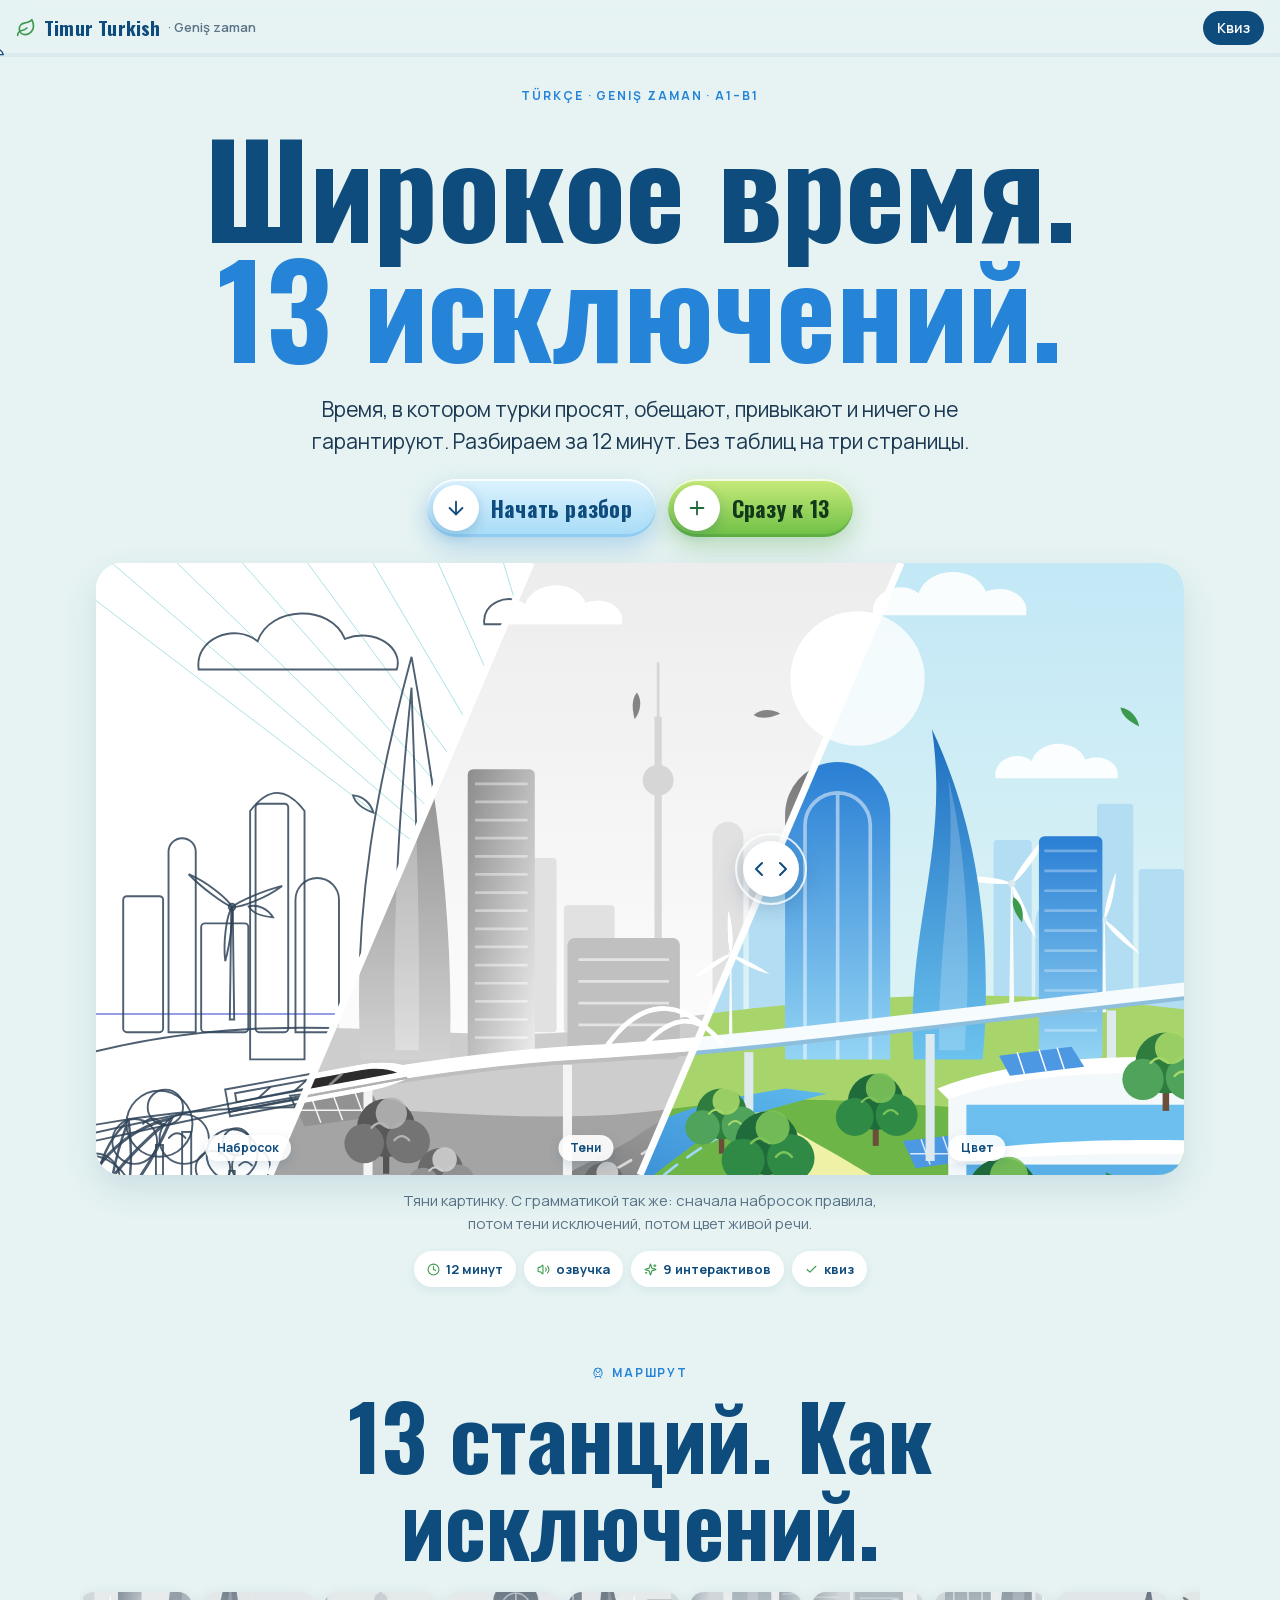
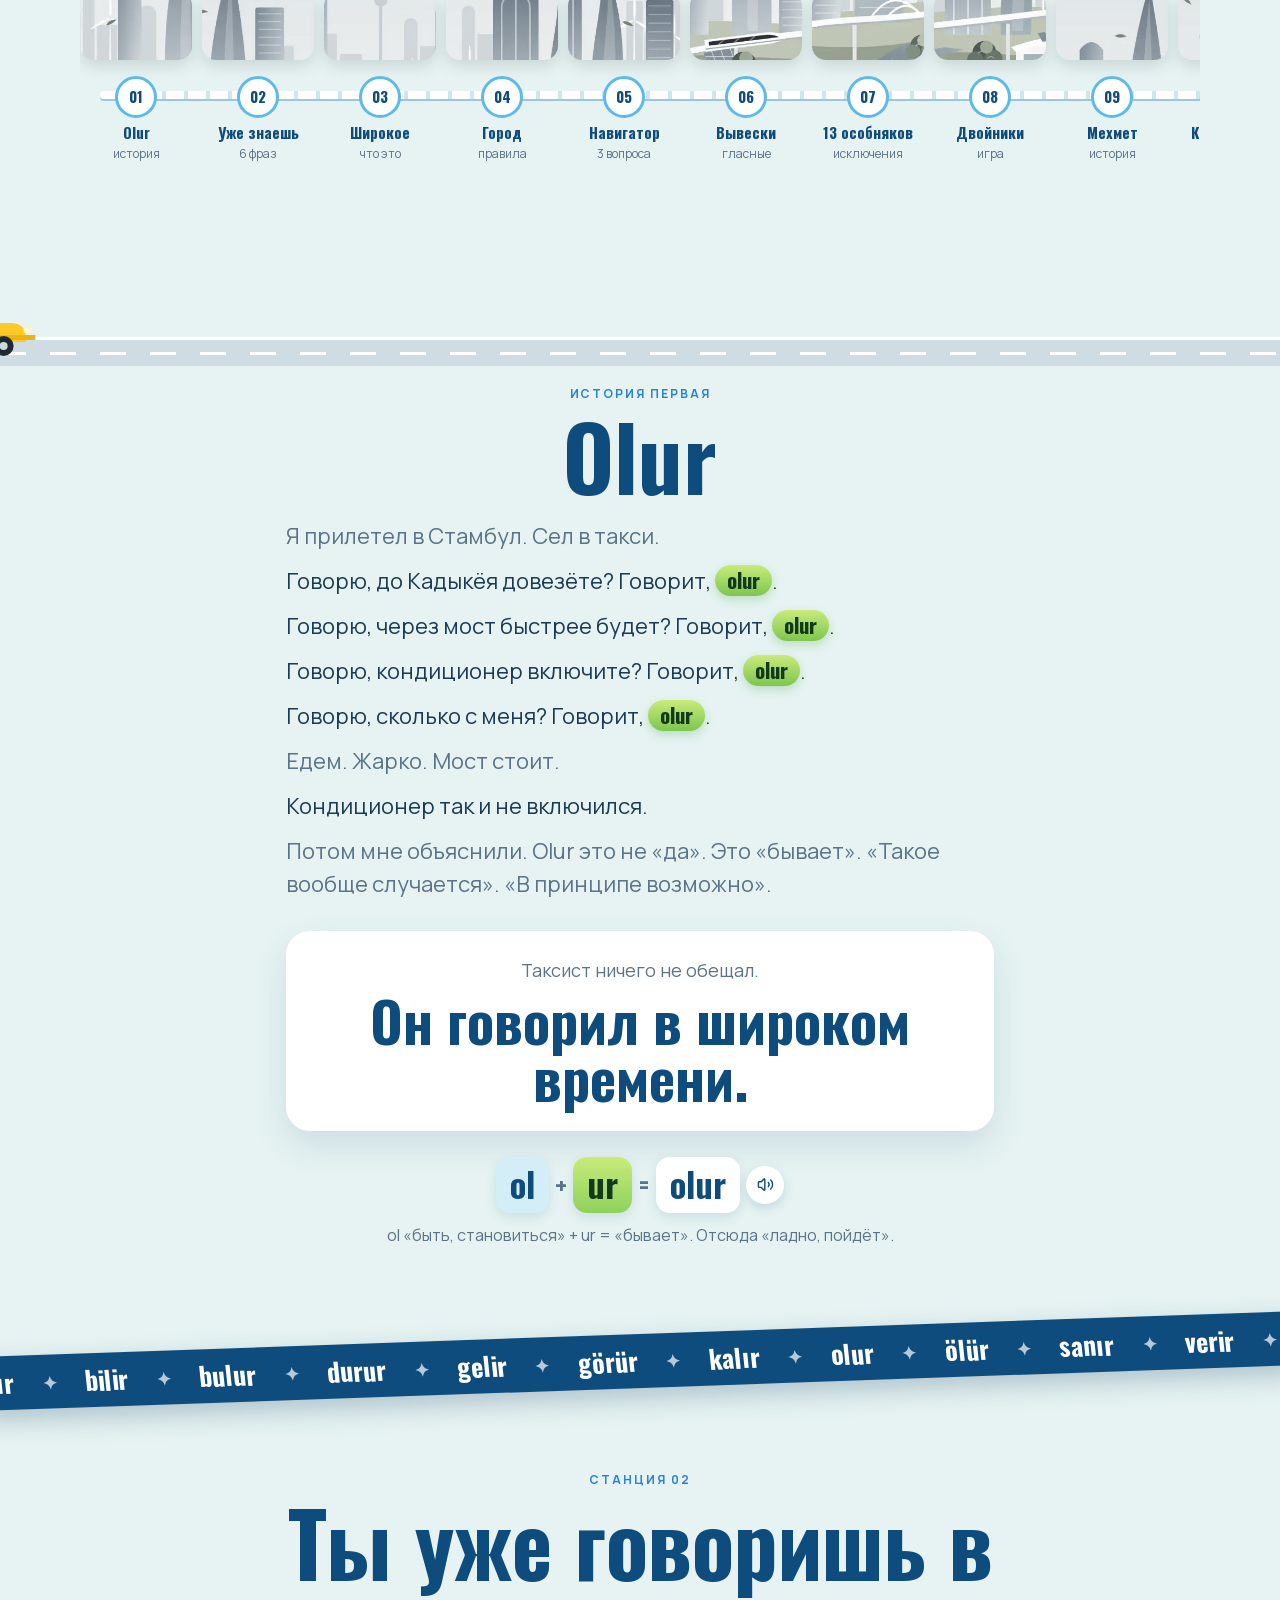
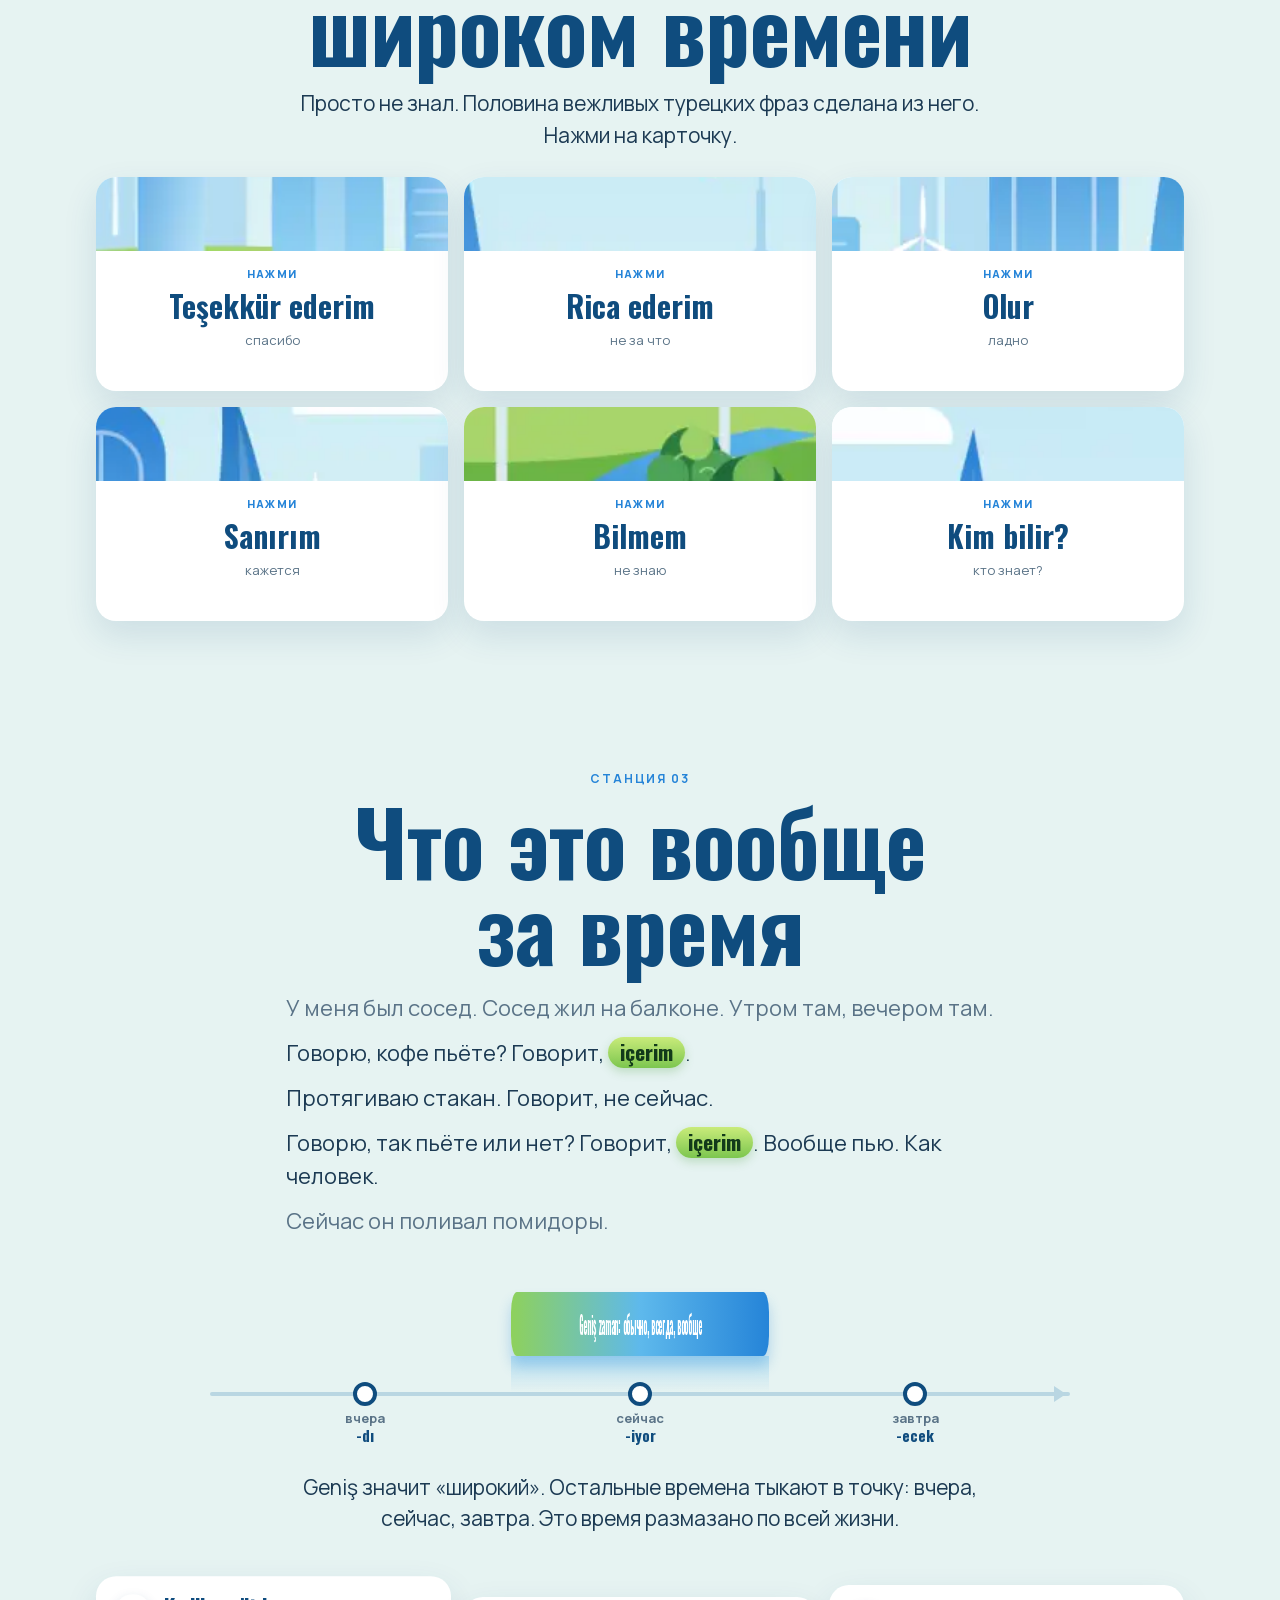
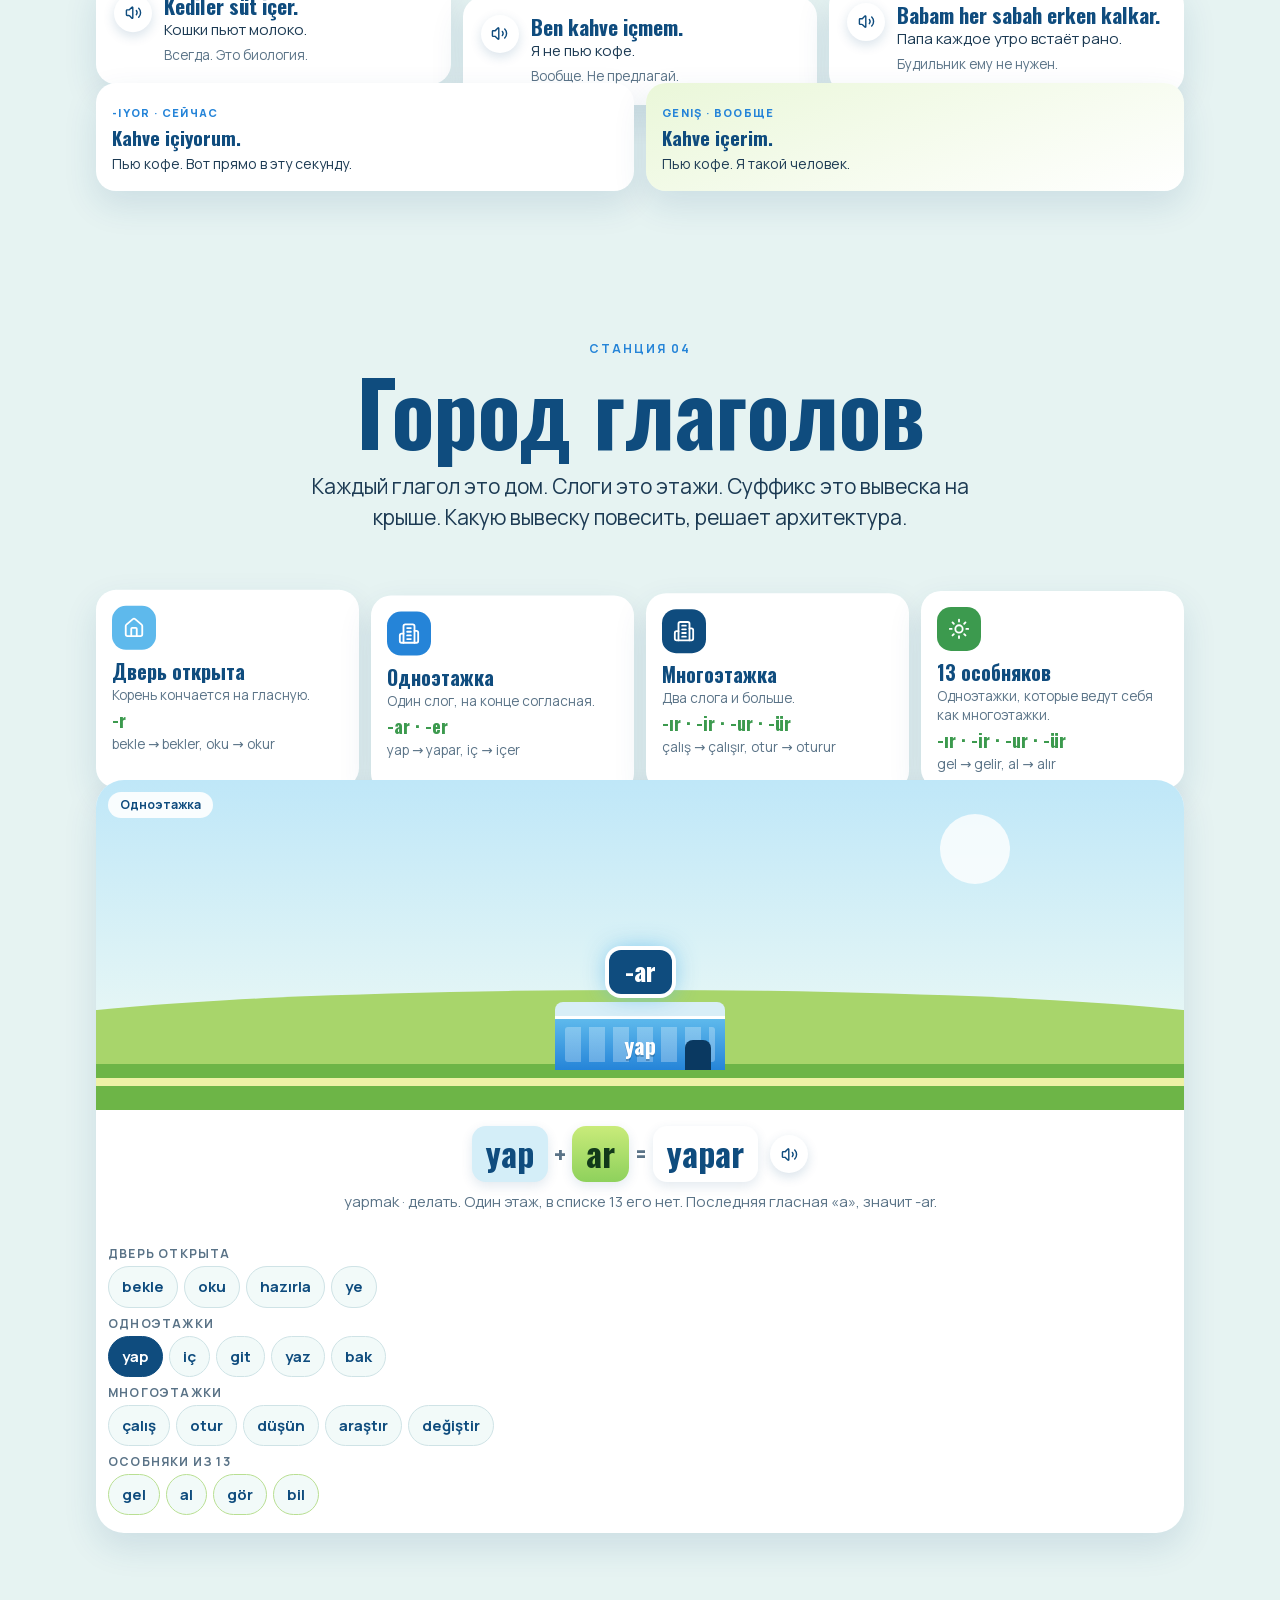
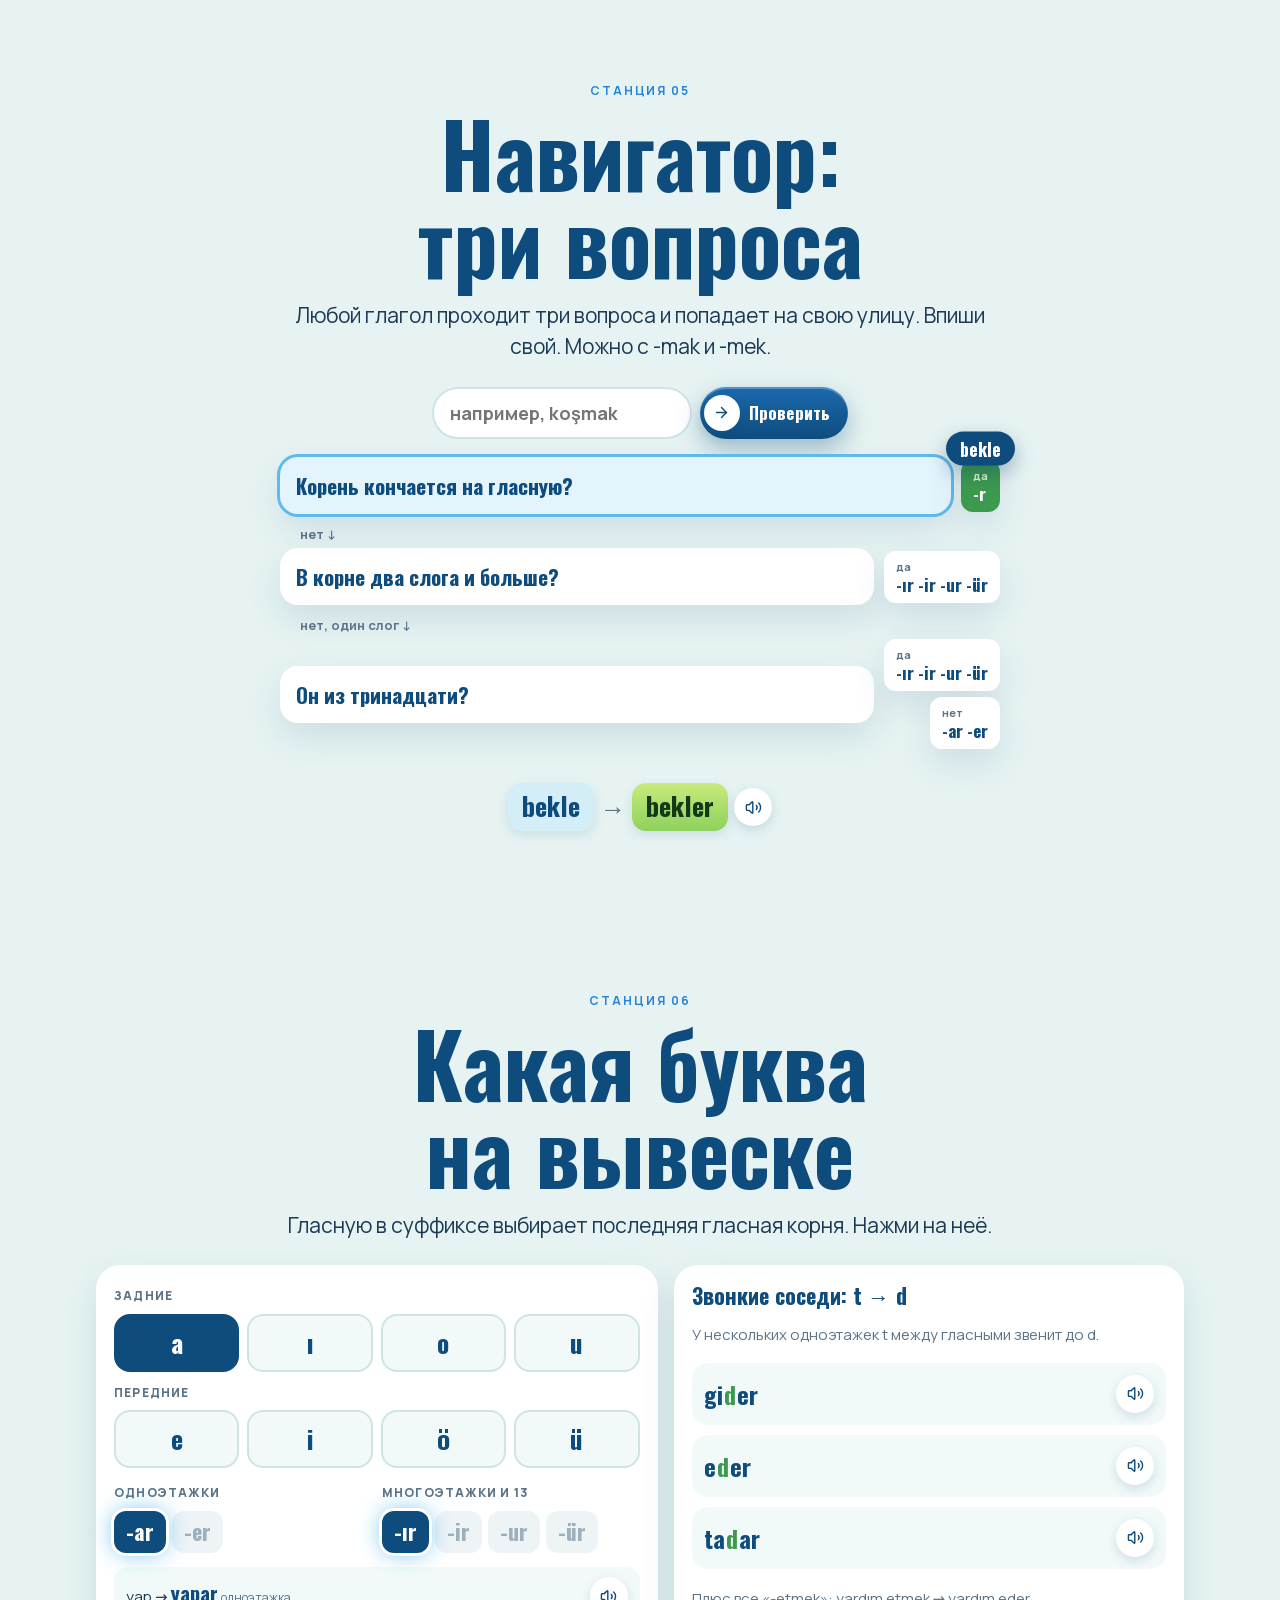
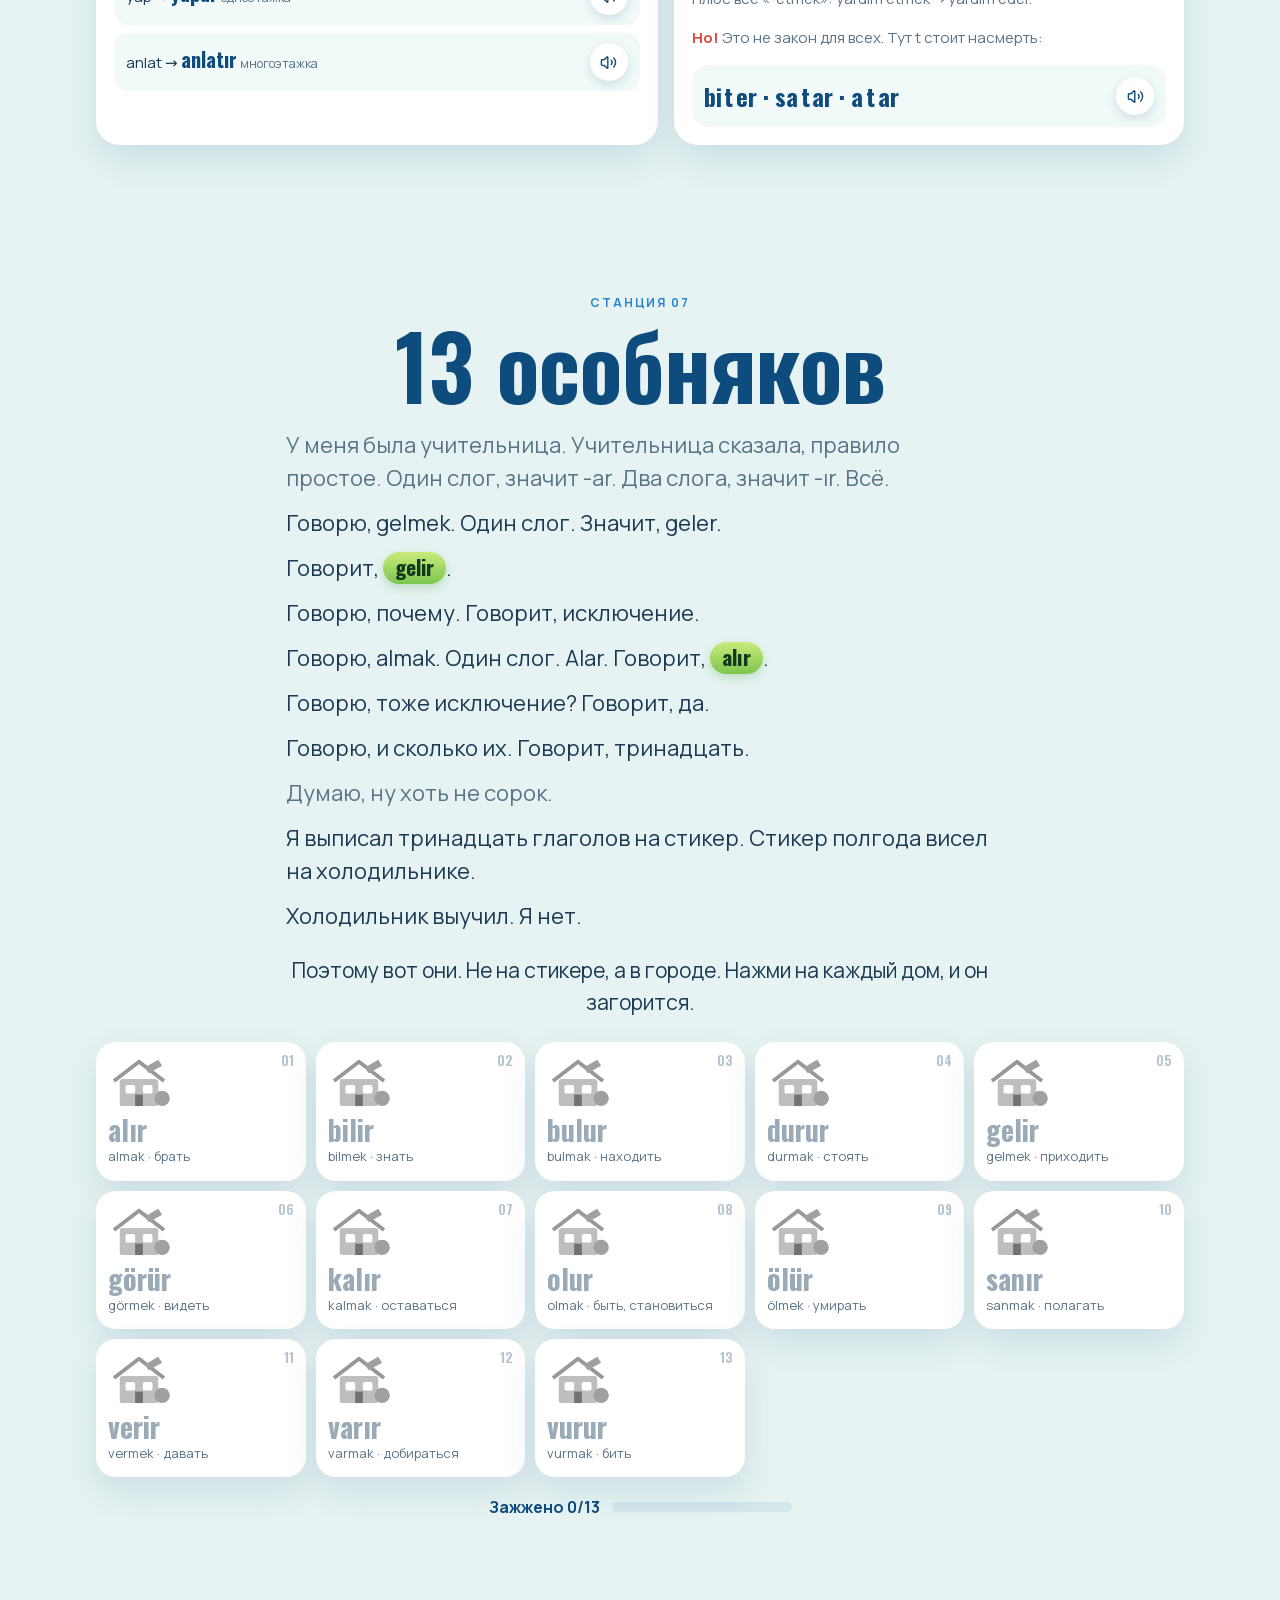
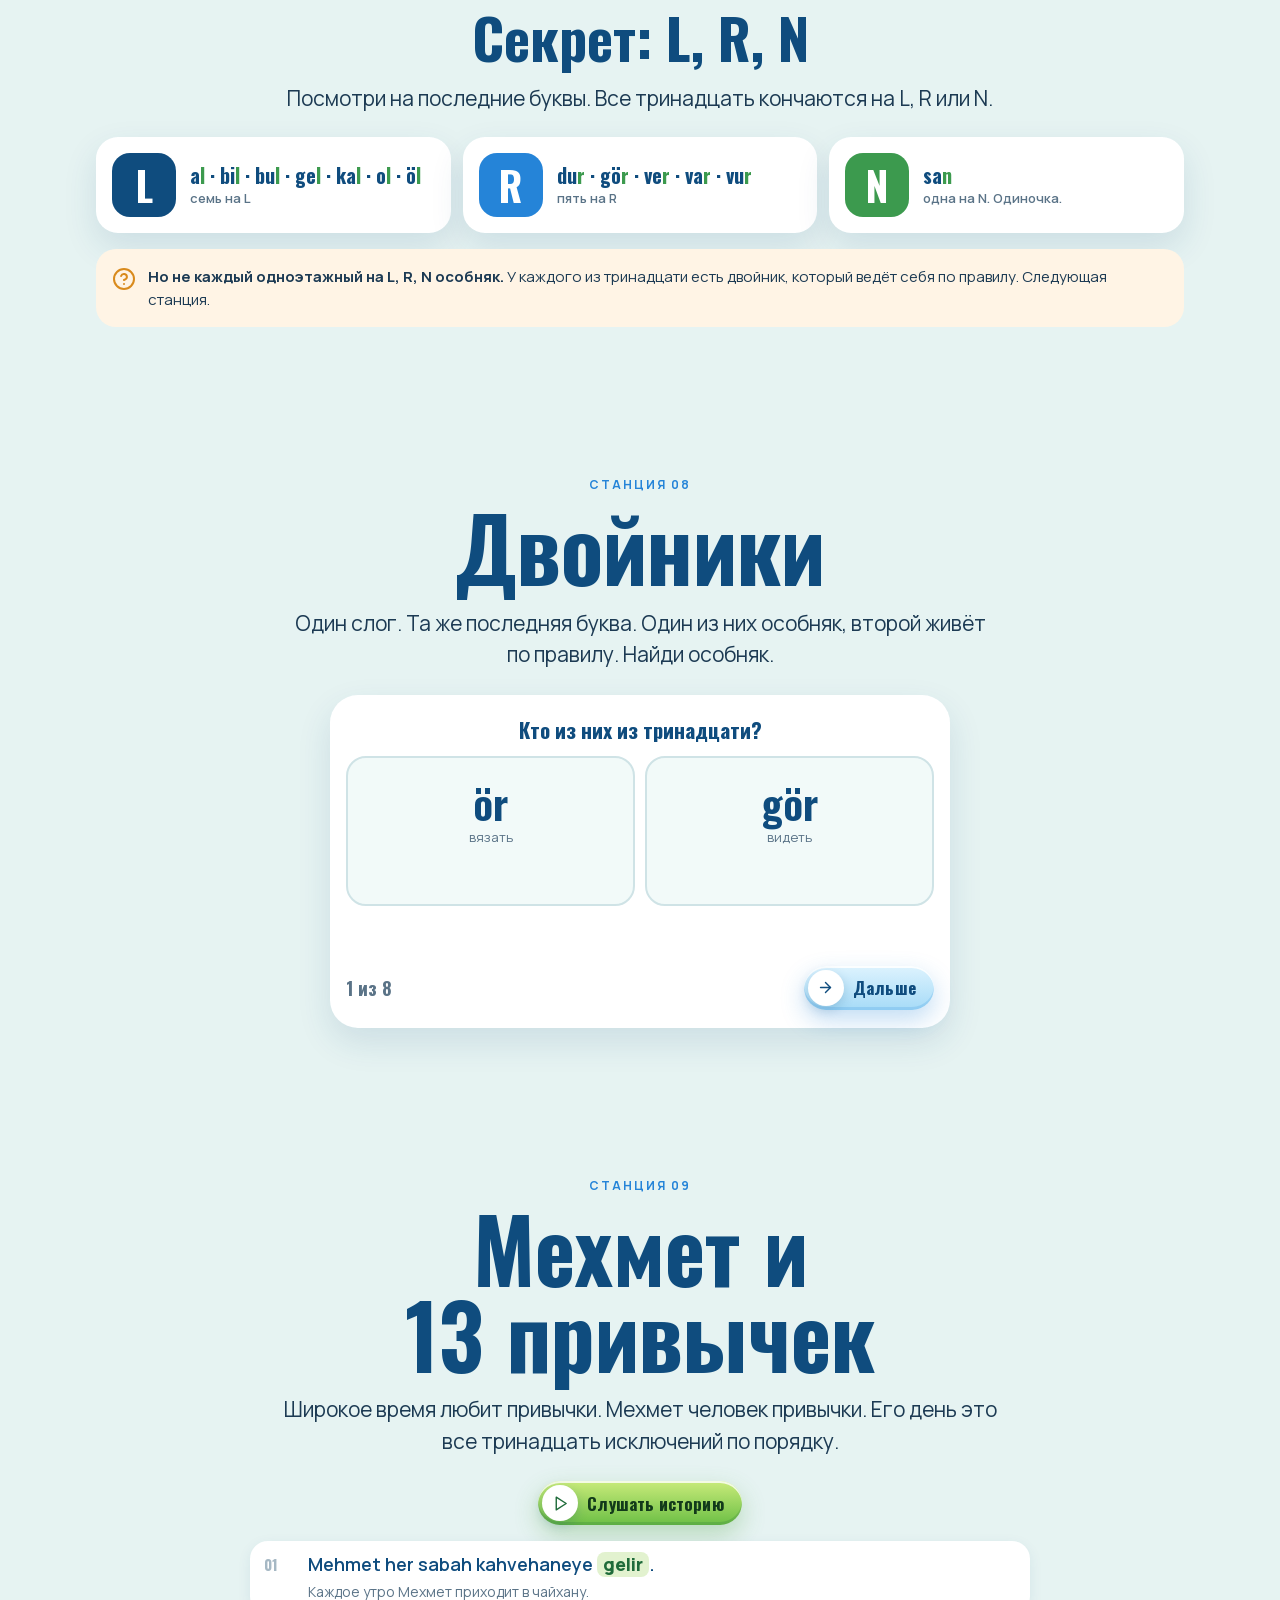
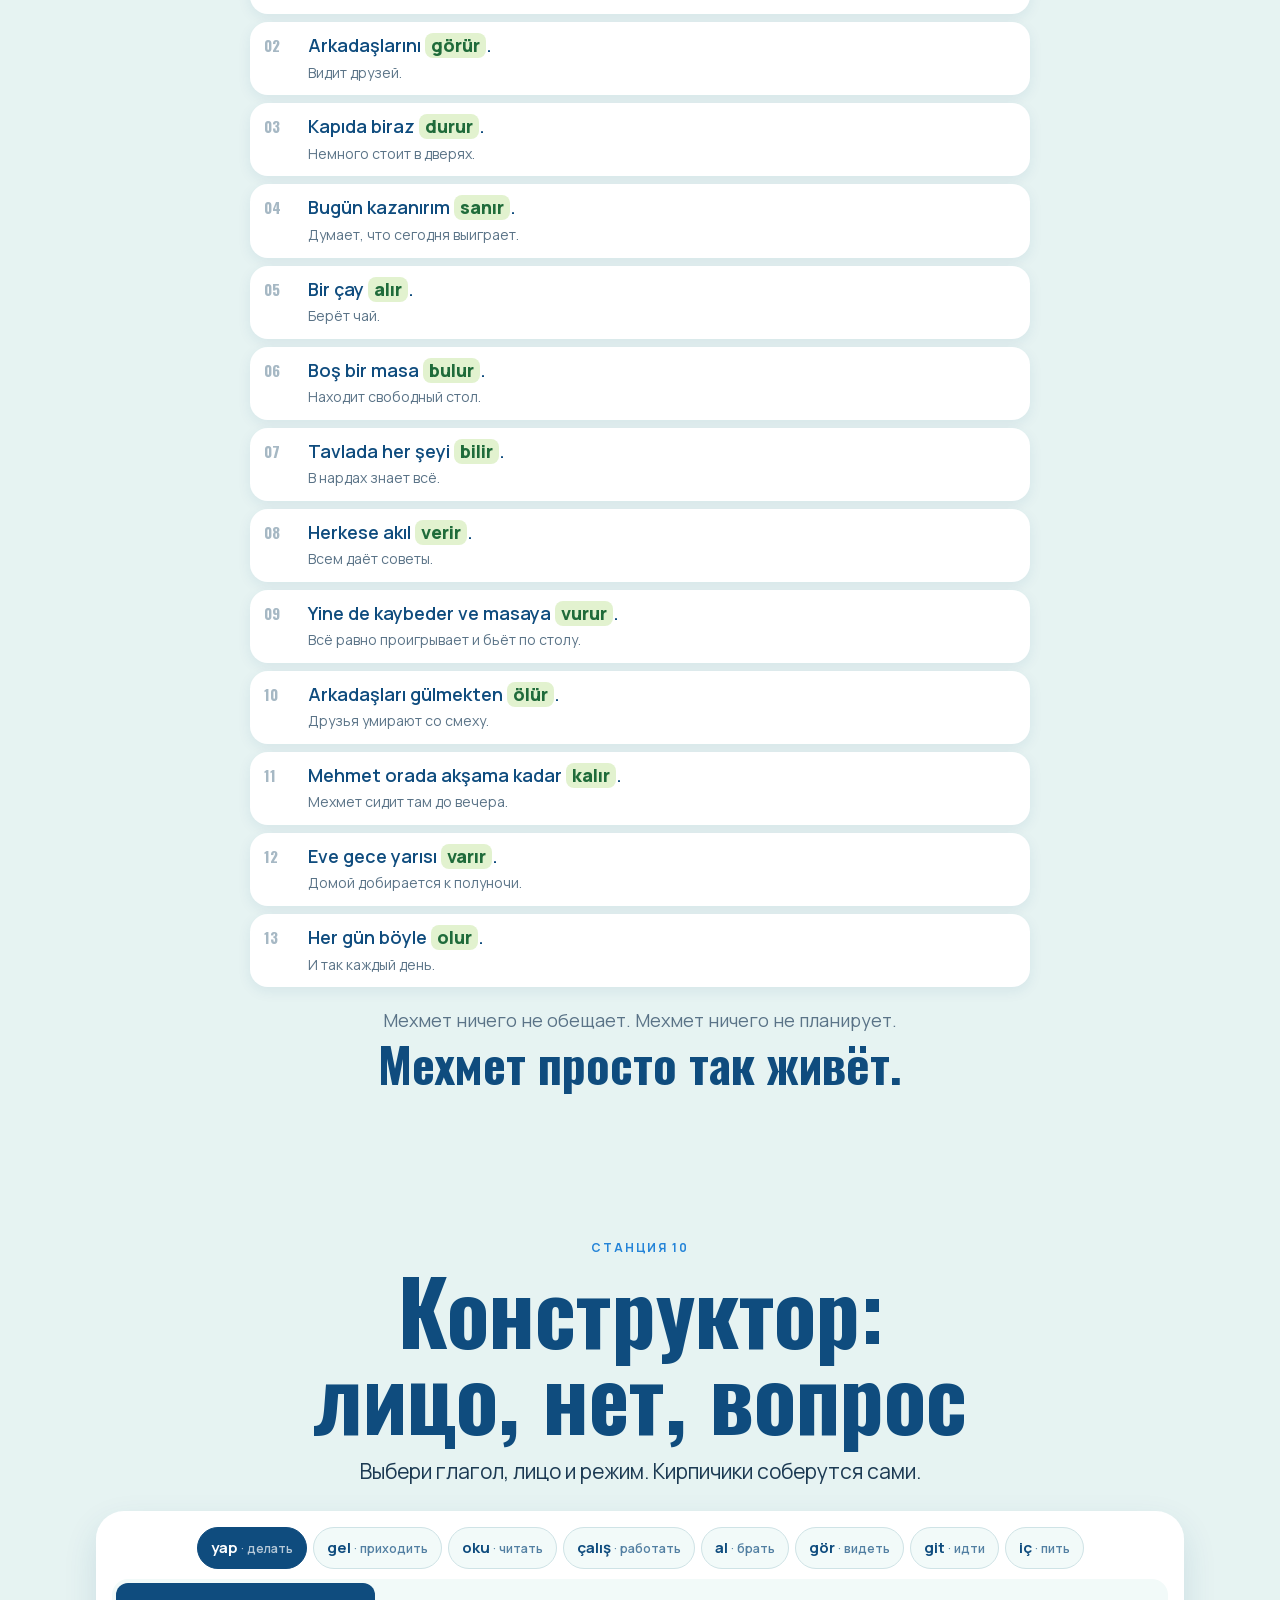
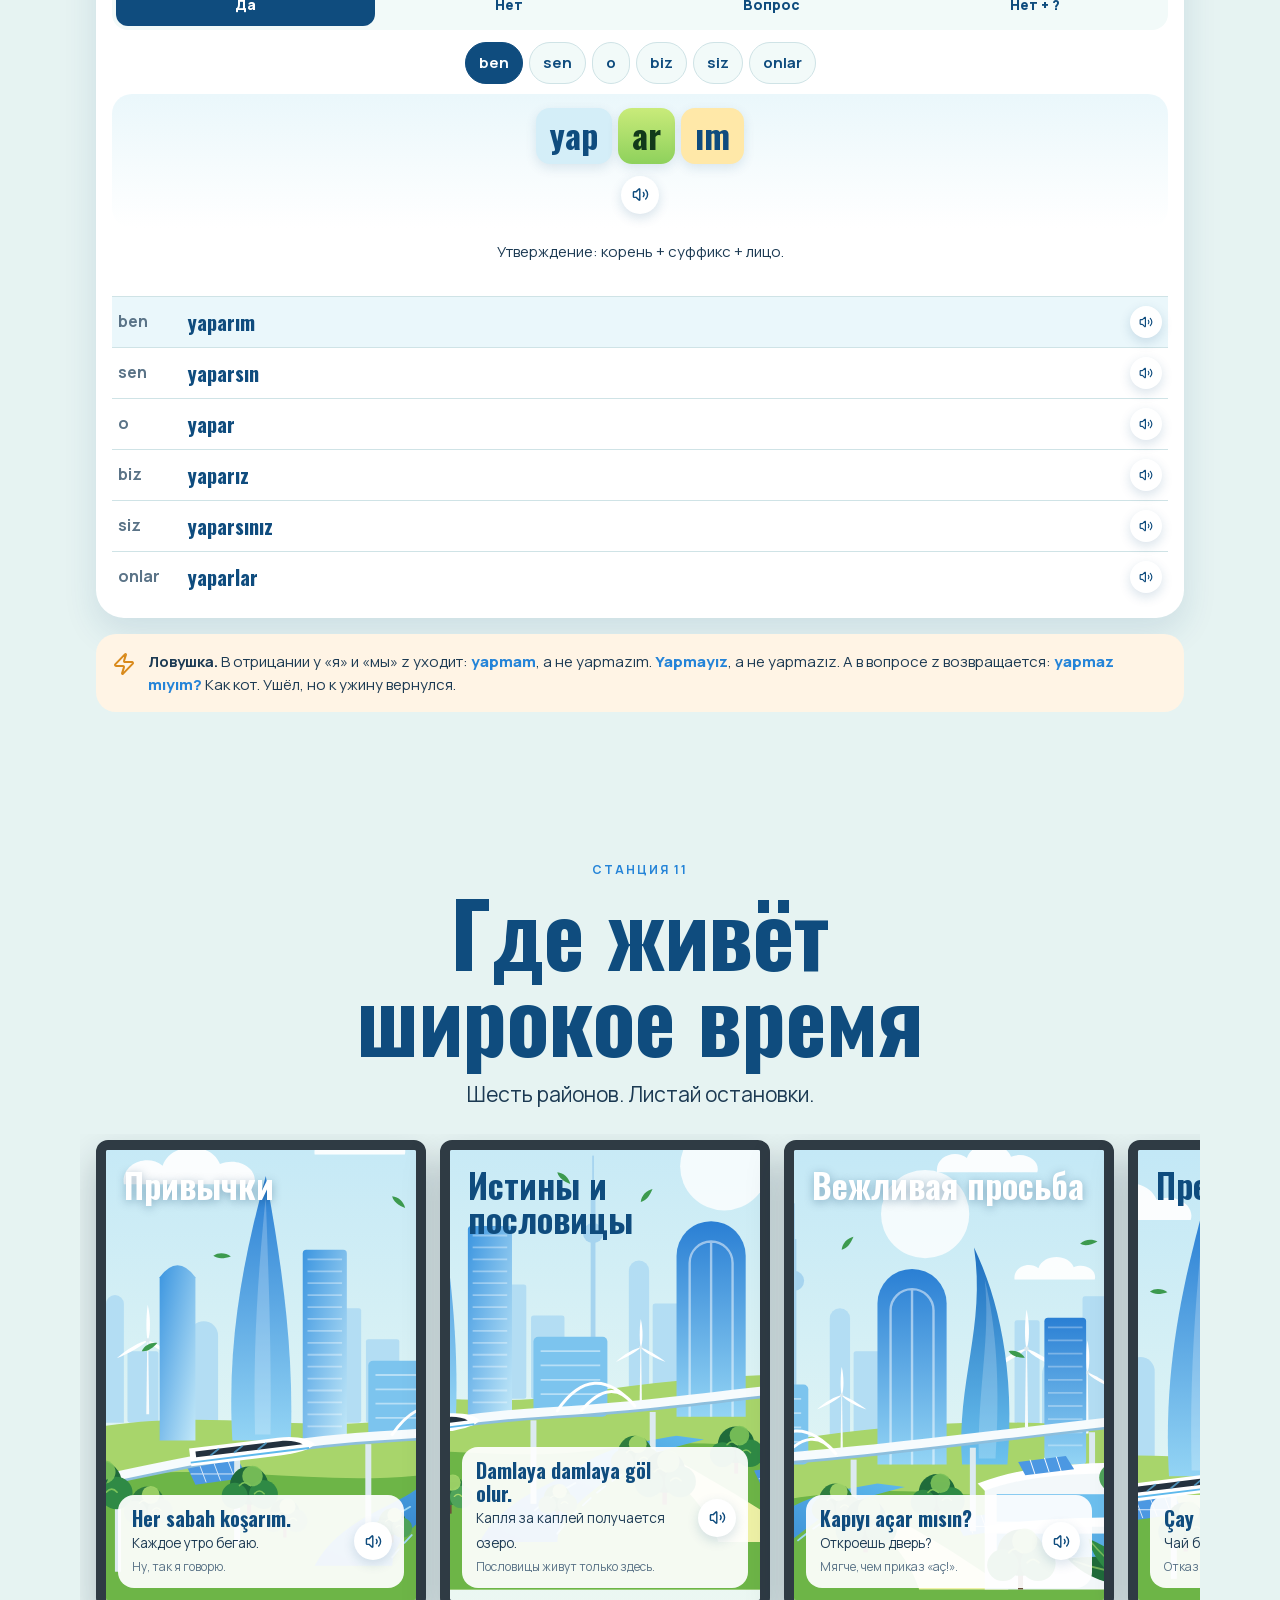
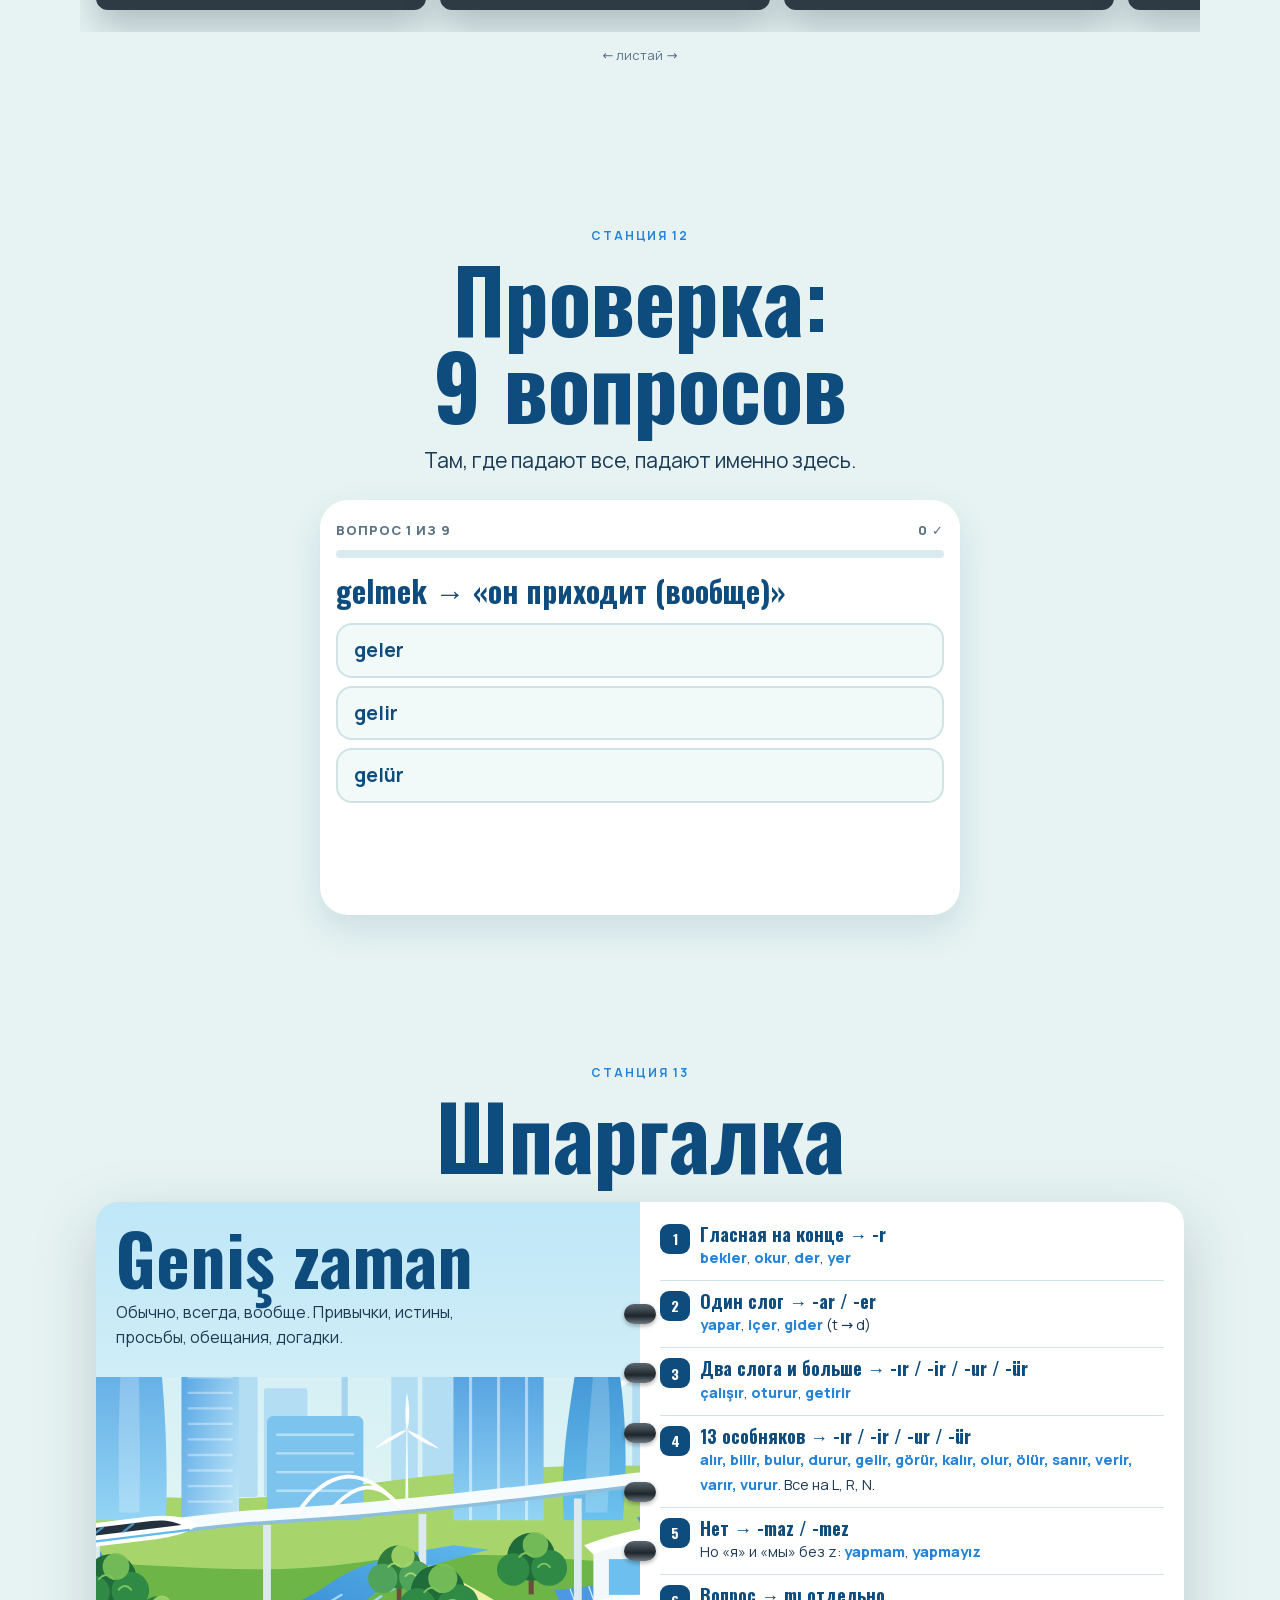
==== lesson/index.html @ c8dbd0b7 "Широкое время в турецком: гайд + Alterna Timur Co-Authored-By: Claude Opus 5.5 <noreply@anthropic.co" ====
<!doctype html>
<html lang="ru" data-base="../">
<head>
<meta charset="utf-8">
<meta name="viewport" content="width=device-width,initial-scale=1,viewport-fit=cover">
<meta name="description" content="Geniş zaman без таблиц: истории, город глаголов, 13 исключений, конструктор, квиз и озвучка. Timur Turkish.">
<meta name="theme-color" content="#E6F3F2">
<meta property="og:type" content="website">
<meta property="og:title" content="Широкое время в турецком: правила и 13 исключений">
<meta property="og:description" content="Geniş zaman без таблиц: истории, город глаголов, 13 исключений, конструктор, квиз и озвучка. Timur Turkish.">
<meta property="og:image" content="https://stellasdeutsch-dev.github.io/turkce-genis-zaman/assets/media/cover.jpg">
<meta property="og:image:width" content="1200">
<meta property="og:image:height" content="630">
<meta name="twitter:card" content="summary_large_image">
<meta name="twitter:image" content="https://stellasdeutsch-dev.github.io/turkce-genis-zaman/assets/media/cover.jpg">
<link rel="icon" href="data:image/svg+xml,%3Csvg xmlns='http://www.w3.org/2000/svg' viewBox='0 0 64 64'%3E%3Crect width='64' height='64' rx='16' fill='%230F4C7E'/%3E%3Cpath d='M14 40C22 22 40 14 52 16C46 32 30 44 14 40Z' fill='%238ED15C'/%3E%3C/svg%3E">
<script defer src="../assets/gsap-bundle.min.js"></script>
<title>Широкое время в турецком: правила и 13 исключений</title>
<link rel="preload" href="../assets/fonts/oswald-700-cyrillic.woff2" as="font" type="font/woff2" crossorigin>
<link rel="preload" href="../assets/fonts/manrope-400-800-cyrillic.woff2" as="font" type="font/woff2" crossorigin>
<style>
@font-face{font-family: 'Manrope';font-style: normal;font-weight: 400 800;font-display: swap;src: url(../assets/fonts/manrope-400-800-cyrillic.woff2) format('woff2');unicode-range: U+0301, U+0400-045F, U+0490-0491, U+04B0-04B1, U+2116;}
@font-face{font-family: 'Manrope';font-style: normal;font-weight: 400 800;font-display: swap;src: url(../assets/fonts/manrope-400-800-latin-ext.woff2) format('woff2');unicode-range: U+0100-02BA, U+02BD-02C5, U+02C7-02CC, U+02CE-02D7, U+02DD-02FF, U+0304, U+0308, U+0329, U+1D00-1DBF, U+1E00-1E9F, U+1EF2-1EFF, U+2020, U+20A0-20AB, U+20AD-20C4, U+2113, U+2C60-2C7F, U+A720-A7FF;}
@font-face{font-family: 'Manrope';font-style: normal;font-weight: 400 800;font-display: swap;src: url(../assets/fonts/manrope-400-800-latin.woff2) format('woff2');unicode-range: U+0000-00FF, U+0131, U+0152-0153, U+02BB-02BC, U+02C6, U+02DA, U+02DC, U+0304, U+0308, U+0329, U+2000-206F, U+20AC, U+2122, U+2191, U+2193, U+2212, U+2215, U+FEFF, U+FFFD;}
@font-face{font-family: 'Oswald';font-style: normal;font-weight: 500;font-display: swap;src: url(../assets/fonts/oswald-700-cyrillic.woff2) format('woff2');unicode-range: U+0301, U+0400-045F, U+0490-0491, U+04B0-04B1, U+2116;}
@font-face{font-family: 'Oswald';font-style: normal;font-weight: 500;font-display: swap;src: url(../assets/fonts/oswald-700-latin-ext.woff2) format('woff2');unicode-range: U+0100-02BA, U+02BD-02C5, U+02C7-02CC, U+02CE-02D7, U+02DD-02FF, U+0304, U+0308, U+0329, U+1D00-1DBF, U+1E00-1E9F, U+1EF2-1EFF, U+2020, U+20A0-20AB, U+20AD-20C4, U+2113, U+2C60-2C7F, U+A720-A7FF;}
@font-face{font-family: 'Oswald';font-style: normal;font-weight: 500;font-display: swap;src: url(../assets/fonts/oswald-700-latin.woff2) format('woff2');unicode-range: U+0000-00FF, U+0131, U+0152-0153, U+02BB-02BC, U+02C6, U+02DA, U+02DC, U+0304, U+0308, U+0329, U+2000-206F, U+20AC, U+2122, U+2191, U+2193, U+2212, U+2215, U+FEFF, U+FFFD;}
@font-face{font-family: 'Oswald';font-style: normal;font-weight: 700;font-display: swap;src: url(../assets/fonts/oswald-700-cyrillic.woff2) format('woff2');unicode-range: U+0301, U+0400-045F, U+0490-0491, U+04B0-04B1, U+2116;}
@font-face{font-family: 'Oswald';font-style: normal;font-weight: 700;font-display: swap;src: url(../assets/fonts/oswald-700-latin-ext.woff2) format('woff2');unicode-range: U+0100-02BA, U+02BD-02C5, U+02C7-02CC, U+02CE-02D7, U+02DD-02FF, U+0304, U+0308, U+0329, U+1D00-1DBF, U+1E00-1E9F, U+1EF2-1EFF, U+2020, U+20A0-20AB, U+20AD-20C4, U+2113, U+2C60-2C7F, U+A720-A7FF;}
@font-face{font-family: 'Oswald';font-style: normal;font-weight: 700;font-display: swap;src: url(../assets/fonts/oswald-700-latin.woff2) format('woff2');unicode-range: U+0000-00FF, U+0131, U+0152-0153, U+02BB-02BC, U+02C6, U+02DA, U+02DC, U+0304, U+0308, U+0329, U+2000-206F, U+20AC, U+2122, U+2191, U+2193, U+2212, U+2215, U+FEFF, U+FFFD;}
:root{--bg:#E6F3F2;--bg2:#F2FAF9;--card:#fff;--navy:#0F4C7E;--navy2:#0A3961;--ink:#1C3A53;--mute:#5A7387;--blue:#2584D8;--sky:#5EB9EC;--ice:#D4EEF8;--green:#3C9A4E;--leaf:#1F6B3A;--lime:#C3DA52;--yel:#EEF1A6;--pink:#E9A7A7;--red:#D9483B;--line:#CFE3E6;--fh:'Oswald','Arial Narrow',Impact,sans-serif;--fb:'Manrope',system-ui,-apple-system,'Segoe UI',sans-serif;--gut:16px;--r:24px;--sh:0 14px 34px rgba(15,76,126,.12)}
*{box-sizing:border-box}
html{background:var(--bg);color:var(--ink);font:400 16px/1.55 var(--fb);-webkit-text-size-adjust:100%;scroll-behavior:smooth;scroll-padding-top:64px}
body{margin:0;background:var(--bg)}
main{overflow-x:clip}
img,video{max-width:100%;display:block}
a{color:inherit}
button{font:inherit;color:inherit;cursor:pointer;border:0;background:none;padding:0;-webkit-tap-highlight-color:transparent}
.wrap{max-width:1120px;margin:0 auto;padding:0 var(--gut)}
.narrow{max-width:740px}
section{padding:76px 0;position:relative}
.ic{width:1em;height:1em;stroke:currentColor;fill:none;stroke-width:2;stroke-linecap:round;stroke-linejoin:round;flex:none;display:inline-block;vertical-align:-.14em}
.eyb{font:700 12px/1 var(--fb);letter-spacing:.16em;text-transform:uppercase;color:var(--blue);display:flex;gap:8px;align-items:center;justify-content:center}
.mega{font:700 clamp(46px,13.4vw,128px)/.94 var(--fh);color:var(--navy);margin:.18em 0 .22em;letter-spacing:-.006em}
.mega .ln{display:block}
.h2{font:700 clamp(38px,10.4vw,88px)/.98 var(--fh);color:var(--navy);text-align:center;margin:12px auto 18px;max-width:15ch;text-wrap:balance}
.h2 .wd{display:inline-block}
.lede{font-size:clamp(17px,4.5vw,21px);line-height:1.5;color:var(--ink);max-width:34em;margin:0 auto 10px;text-align:center}
.cap{font:600 clamp(17px,4.6vw,24px)/1.2 var(--fb);color:#2A79C2;text-align:center;margin:16px 0 0}
.tw{color:var(--blue);font-weight:800}
.ok{color:var(--green);font-weight:800}
mark{background:none;color:inherit}
.say{width:38px;height:38px;border-radius:50%;background:#fff;color:var(--navy);display:inline-grid;place-items:center;box-shadow:0 4px 12px rgba(15,76,126,.16);flex:none;font-size:17px;transition:background .2s,color .2s}
.say.on{background:var(--blue);color:#fff}
.no-tts .say{display:none}
/* pills */
.pill{display:inline-flex;align-items:center;gap:12px;padding:6px 24px 6px 6px;border-radius:999px;font:600 clamp(18px,4.8vw,22px)/1 var(--fh);letter-spacing:.01em;color:var(--navy);text-decoration:none;background:linear-gradient(180deg,#DDF3FE 0%,#A6DBF7 100%);box-shadow:0 10px 24px rgba(37,132,216,.28),inset 0 2px 0 rgba(255,255,255,.9),inset 0 -3px 0 rgba(37,132,216,.18);transition:scale .2s,box-shadow .2s}
.pill:hover{scale:1.03}.pill:active{scale:.97}
.pill .pc{width:46px;height:46px;border-radius:50%;background:#fff;display:grid;place-items:center;box-shadow:0 4px 12px rgba(15,76,126,.2);font-size:22px;color:var(--navy)}
.pill.green{background:linear-gradient(180deg,#C9EB7A 0%,#6CBF45 100%);color:#123A1A;box-shadow:0 10px 24px rgba(76,160,60,.3),inset 0 2px 0 rgba(255,255,255,.8),inset 0 -3px 0 rgba(31,107,58,.2)}
.pill.green .pc{color:#1F6B3A}
.pill.sm{font-size:17px;padding:4px 18px 4px 4px;gap:9px}.pill.sm .pc{width:36px;height:36px;font-size:17px}
.pill.navy{background:linear-gradient(180deg,#1B6AAE,#0F4C7E);color:#fff;box-shadow:0 10px 24px rgba(15,76,126,.35),inset 0 2px 0 rgba(255,255,255,.25)}
.ctas{display:flex;flex-wrap:wrap;gap:12px;justify-content:center;margin:22px 0 6px}
/* top bar */
.bar{position:sticky;top:0;z-index:50;background:rgba(230,243,242,.92);border-bottom:1px solid var(--line);height:56px;display:flex;align-items:center;justify-content:space-between;padding:0 var(--gut)}
@media(min-width:900px){.bar{backdrop-filter:blur(10px);-webkit-backdrop-filter:blur(10px);background:rgba(230,243,242,.78)}}
.logo{display:flex;align-items:center;gap:8px;text-decoration:none;color:var(--navy);font:700 19px/1 var(--fh);letter-spacing:.01em}
.logo .ic{color:var(--green);font-size:20px}
.logo span{font:600 13px/1 var(--fb);color:var(--mute);letter-spacing:0}
@media(max-width:380px){.logo span{display:none}}
.bar-cta{font:600 14px/1 var(--fb);text-decoration:none;color:#fff;background:var(--navy);padding:10px 14px;border-radius:99px;white-space:nowrap}
.rail{position:absolute;left:0;right:0;bottom:-2px;height:4px;background:#d9ebee}
.rail i{position:absolute;left:0;top:0;bottom:0;width:calc(var(--p,0)*100%);background:linear-gradient(90deg,var(--sky),var(--green))}
.rail svg{position:absolute;top:-8px;left:calc(var(--p,0)*100% - 30px);width:34px;height:14px}
/* hero */
.hero{padding:34px 0 40px;text-align:center}
.hero .lede{margin-top:6px}
.hero-h .ln{animation:rise .9s cubic-bezier(.2,.8,.2,1) both}
.hero-h .ln+.ln{animation-delay:.12s;color:var(--blue)}
.hero .lede,.hero .ctas{animation:rise .9s .25s cubic-bezier(.2,.8,.2,1) both}
@keyframes rise{from{opacity:0;transform:translateY(36%) rotate(1.5deg)}to{opacity:1;transform:none}}
.art{position:relative;aspect-ratio:4/5;border-radius:26px;overflow:hidden;background:#fff;box-shadow:var(--sh);touch-action:pan-y;user-select:none;-webkit-user-select:none;margin-top:26px;animation:rise 1s .35s cubic-bezier(.2,.8,.2,1) both;cursor:ew-resize}
@media(min-width:760px){.art{aspect-ratio:16/9}}
.lay{position:absolute;inset:0}
.scene{width:100%;height:100%;display:block}
.lay-sk{background:#fff}
.lay-gr{filter:grayscale(1) contrast(1.05) brightness(1.03)}
.scene .skonly{display:none}
.lay-sk .scene .skonly{display:inline}
.lay-sk .scene .nosk,.lay-sk .scene .sun{display:none}
.lay-sk .scene *{fill:none!important;stroke:#2E4357!important;stroke-width:2.1px!important;stroke-opacity:.85!important;opacity:1!important}
.lay-sk .scene .skonly line{stroke:#9EDCE0!important;stroke-width:1.1px!important}
.lay-sk .scene .skonly .hz{stroke:#5866D8!important;stroke-width:1.6px!important}
.split{position:absolute;inset:0;width:100%;height:100%;pointer-events:none}
.split line{stroke:#fff;stroke-width:7;vector-effect:non-scaling-stroke}
.knob{position:absolute;top:50%;left:50%;width:56px;height:56px;margin:-28px 0 0 -28px;border-radius:50%;background:#fff;color:var(--navy);display:grid;place-items:center;font-size:24px;box-shadow:0 8px 24px rgba(10,57,97,.3);z-index:3}
.knob::after{content:"";position:absolute;inset:-8px;border-radius:50%;border:2px solid rgba(255,255,255,.8);animation:pulse 1.8s infinite}
@keyframes pulse{from{scale:.8;opacity:1}to{scale:1.35;opacity:0}}
.zl{position:absolute;bottom:14px;left:0;translate:-50% 0;padding:7px 12px;border-radius:99px;background:rgba(255,255,255,.9);font:700 12px/1 var(--fb);color:var(--navy);white-space:nowrap;box-shadow:0 4px 12px rgba(15,76,126,.15);transition:opacity .2s;z-index:2}
.hint{font-size:15px;color:var(--mute);max-width:34em;margin:14px auto 0}
.meta{display:flex;flex-wrap:wrap;justify-content:center;gap:8px;margin-top:16px}
.meta span{display:inline-flex;align-items:center;gap:6px;background:#fff;border-radius:99px;padding:8px 13px;font-size:13px;font-weight:700;color:var(--navy);box-shadow:0 3px 10px rgba(15,76,126,.08)}
.meta .ic{color:var(--green)}
/* route */
.route{padding:40px 0 30px}
.rt{position:relative;overflow-x:auto;scroll-snap-type:x mandatory;margin:0 calc(-1*var(--gut));padding:10px var(--gut) 18px;scrollbar-width:none}
.rt::-webkit-scrollbar{display:none}
.rt ol{list-style:none;margin:0;padding:0;display:flex;gap:10px;position:relative;width:max-content}
.rt ol::before{content:"";position:absolute;left:20px;right:20px;top:99px;height:8px;border-radius:8px;background:repeating-linear-gradient(90deg,#fff 0 18px,#cfe6ee 18px 22px);box-shadow:0 2px 0 #9CC6E0}
.rt li{scroll-snap-align:start;position:relative}
.rt a{display:flex;flex-direction:column;align-items:center;gap:6px;text-decoration:none;width:112px;text-align:center}
.rt-cov{display:block;width:112px;height:68px;border-radius:14px;background:#cfe6ee url(../assets/media/cover-scene.webp) no-repeat;background-size:420% auto;box-shadow:0 6px 16px rgba(15,76,126,.16);filter:grayscale(.85);transition:filter .4s}
.rt li.on .rt-cov{filter:none}
.rt b{width:42px;height:42px;border-radius:50%;display:grid;place-items:center;background:#fff;border:3px solid var(--sky);color:var(--navy);font:700 15px/1 var(--fh);position:relative;z-index:1;margin-top:10px;transition:background .25s,color .25s,border-color .25s}
.rt li.on b{background:var(--blue);border-color:var(--blue);color:#fff}
.rt span{font:700 15px/1.15 var(--fh);color:var(--navy)}
.rt small{font-size:12px;color:var(--mute);line-height:1.2}
/* story */
.story{font-size:clamp(18px,4.8vw,22px);line-height:1.5;margin:22px auto 0}
.story p{margin:0 0 12px}
.story .nar{color:var(--mute)}
.ol{display:inline-block;padding:2px 12px 4px;border-radius:99px;background:linear-gradient(180deg,#C9EB7A,#7CC64F);color:#123A1A;font:700 .95em/1.2 var(--fh);box-shadow:0 4px 10px rgba(76,160,60,.25)}
.punch{margin:30px auto 0;padding:26px 22px;border-radius:var(--r);background:#fff;box-shadow:var(--sh);text-align:center}
.punch p{margin:0;font-size:18px;color:var(--mute)}
.punch .big{font:700 clamp(30px,8vw,56px)/1.02 var(--fh);color:var(--navy);margin-top:6px}
.road{height:96px;position:relative;margin-bottom:6px;overflow:hidden}
.road::before{content:"";position:absolute;left:0;right:0;bottom:16px;height:26px;background:#cfdce3;border-top:3px solid #fff}
.road::after{content:"";position:absolute;left:0;right:0;bottom:27px;height:3px;background:repeating-linear-gradient(90deg,#fff 0 26px,transparent 26px 50px)}
.taxi{position:absolute;bottom:22px;left:0;width:150px;height:66px;z-index:1}
.tiles{display:inline-flex;gap:6px;flex-wrap:wrap;justify-content:center;align-items:center}
.tiles i{font:700 clamp(24px,6.4vw,34px)/1 var(--fh);font-style:normal;padding:10px 14px 12px;border-radius:14px;background:#fff;color:var(--navy);box-shadow:0 4px 12px rgba(15,76,126,.12)}
.tiles i.st{background:#D4EEF8}
.tiles i.sf{background:linear-gradient(180deg,#C9EB7A,#8ED15C);color:#123A1A}
.tiles i.en{background:#FFE8A8}
.tiles i.q{background:#F6D3E1;color:#6b1d40}
.tiles i.z{background:#FFD2C9;color:#8a2a17}
.tiles i.gh{background:transparent;box-shadow:none;border:2px dashed #e1a99a;color:#d07c6a;text-decoration:line-through}
.tiles em{font:700 26px/1 var(--fh);color:var(--mute);font-style:normal}
.decomp{text-align:center;margin-top:26px}
.decomp p{margin:10px 0 0;color:var(--mute)}
/* flip cards */
.cards6{display:grid;grid-template-columns:repeat(2,1fr);gap:12px;margin-top:26px}
@media(min-width:760px){.cards6{grid-template-columns:repeat(3,1fr);gap:16px}}
.fc{perspective:900px;height:214px;text-align:center}
.fc-cov{display:block;align-self:stretch;height:74px;margin:-14px -14px 6px;border-radius:20px 20px 0 0;background:#cfe6ee url(../assets/media/cover-scene.webp) no-repeat;background-size:380% auto}
.fci{position:relative;display:block;width:100%;height:100%;transition:transform .6s cubic-bezier(.3,1.3,.5,1);transform-style:preserve-3d}
.fc.on .fci{transform:rotateY(180deg)}
.fcf,.fcb{position:absolute;inset:0;border-radius:20px;backface-visibility:hidden;-webkit-backface-visibility:hidden;display:flex;flex-direction:column;align-items:center;justify-content:center;gap:8px;padding:14px;box-shadow:var(--sh)}
.fcf{background:#fff;justify-content:flex-start}
.fcf b{font:700 clamp(22px,6vw,30px)/1.05 var(--fh);color:var(--navy)}
.fcf small{font-size:13px;color:var(--mute)}
.fcf .tap{font-size:11px;letter-spacing:.12em;text-transform:uppercase;color:var(--blue);font-weight:800}
.fcb{background:linear-gradient(160deg,#1C6FB8,#0F4C7E);color:#fff;transform:rotateY(180deg)}
.fcb .tiles i{font-size:20px;padding:7px 9px 9px;border-radius:10px}
.fcb small{font-size:12.5px;line-height:1.35;color:#d9ecfa}
/* wide timeline */
.tl{position:relative;margin:34px auto 10px;max-width:860px;height:190px}
.tl-axis{position:absolute;left:0;right:0;top:120px;height:4px;border-radius:4px;background:#b9d6e2}
.tl-axis::after{content:"";position:absolute;right:-4px;top:-6px;border:8px solid transparent;border-left:12px solid #b9d6e2}
.tl-lab{position:absolute;top:136px;translate:-50% 0;font-size:13px;font-weight:700;color:var(--mute)}
.tl-dot{position:absolute;top:110px;width:24px;height:24px;margin-left:-12px;border-radius:50%;background:#fff;border:4px solid var(--navy)}
.tl-tag{position:absolute;top:156px;translate:-50% 0;font:700 15px/1 var(--fh);color:var(--navy)}
.tl-band{position:absolute;left:0;right:0;top:20px;height:64px;border-radius:20px;background:linear-gradient(90deg,#8ED15C,#5EB9EC,#2584D8);display:flex;align-items:center;justify-content:center;color:#fff;font:700 clamp(18px,5vw,26px)/1 var(--fh);transform-origin:50% 50%;box-shadow:0 10px 24px rgba(37,132,216,.3);text-align:center;padding:0 12px}
.tl-band::after{content:"";position:absolute;left:0;right:0;bottom:-36px;height:36px;background:linear-gradient(180deg,rgba(94,185,236,.35),transparent)}
.exs{display:grid;gap:12px;margin-top:26px}
@media(min-width:760px){.exs{grid-template-columns:repeat(3,1fr)}}
.ex{background:#fff;border-radius:20px;padding:18px;box-shadow:var(--sh);display:flex;gap:12px;align-items:flex-start}
.ex p{margin:0}.ex .t{font:700 21px/1.15 var(--fh);color:var(--navy)}.ex .r{font-size:15px}.ex .j{font-size:13.5px;color:var(--mute);margin-top:4px}
.vs{display:grid;grid-template-columns:1fr 1fr;gap:12px;margin-top:14px}
.vs>div{border-radius:20px;padding:16px;background:#fff;box-shadow:var(--sh)}
.vs .t{font:700 19px/1.15 var(--fh);color:var(--navy);margin:0 0 4px}
.vs p{margin:0;font-size:14px}
.vs .k{display:inline-block;font-size:11px;letter-spacing:.12em;text-transform:uppercase;font-weight:800;color:var(--blue);margin-bottom:6px}
.vs>div.g{background:linear-gradient(160deg,#EAF7D9,#fff)}
/* legend */
.legend{display:grid;grid-template-columns:1fr 1fr;gap:12px;margin-top:26px}
@media(min-width:900px){.legend{grid-template-columns:repeat(4,1fr)}}
.lg{background:#fff;border-radius:20px;padding:16px;box-shadow:var(--sh)}
.lg .ico{width:44px;height:44px;border-radius:14px;display:grid;place-items:center;font-size:22px;margin-bottom:10px;color:#fff;background:var(--sky)}
.lg:nth-child(2) .ico{background:var(--blue)}.lg:nth-child(3) .ico{background:var(--navy)}.lg:nth-child(4) .ico{background:var(--green)}
.lg h3{font:700 20px/1.1 var(--fh);color:var(--navy);margin:0 0 4px}
.lg .sfx{font:700 18px/1 var(--fh);color:var(--green);margin:6px 0}
.lg p{margin:0;font-size:13.5px;line-height:1.4;color:var(--mute)}
/* verb city builder */
.vc{margin-top:22px;background:#fff;border-radius:28px;box-shadow:var(--sh);overflow:hidden}
.vc-stage{position:relative;height:330px;background:linear-gradient(180deg,#BFE7F8,#EAF8F5 80%);overflow:hidden}
.vc-sun{position:absolute;right:16%;top:34px;width:70px;height:70px;border-radius:50%;background:#fff;opacity:.8}
.vc-hill{position:absolute;left:-10%;right:-10%;bottom:30px;height:90px;border-radius:50% 50% 0 0;background:#A8D56B}
.vc-ground{position:absolute;left:0;right:0;bottom:0;height:46px;background:#6DB547}
.vc-ground::after{content:"";position:absolute;left:0;right:0;top:14px;height:8px;background:#EEF1A6}
.vc-b{position:absolute;bottom:40px;left:50%;width:170px;margin-left:-85px;display:flex;flex-direction:column;align-items:center}
#vcFl{width:100%;position:relative}
.vc-sign{background:var(--navy);color:#fff;font:700 26px/1 var(--fh);padding:8px 16px 10px;border-radius:12px;box-shadow:0 0 0 4px #fff,0 0 24px rgba(94,185,236,.9);margin-bottom:8px;position:relative;z-index:2}
.vc-b.x .vc-sign{background:var(--green);box-shadow:0 0 0 4px #fff,0 0 26px rgba(142,209,92,.95)}
.vc-roof{width:100%;height:14px;border-radius:8px 8px 0 0;background:#D8EEF7;position:relative}
.vc-b.x .vc-roof::before{content:"";position:absolute;left:12px;top:-16px;width:52px;height:16px;background:repeating-linear-gradient(90deg,#4C98E2 0 10px,#fff 10px 11px);transform:skewX(-20deg);border-radius:2px}
.vc-b.x .vc-roof::after{content:"";position:absolute;right:14px;top:-22px;width:30px;height:24px;border-radius:50%;background:#3C9A4E;box-shadow:-12px 6px 0 -2px #6DB547}
.vc-fl{width:100%;height:54px;background:linear-gradient(180deg,#5EB9EC,#2584D8);border-top:3px solid #fff;position:relative;display:flex;align-items:center;justify-content:center;font:700 22px/1 var(--fh);color:#fff;text-shadow:0 2px 0 rgba(10,57,97,.3)}
.vc-fl::before{content:"";position:absolute;inset:8px 10px;background:repeating-linear-gradient(90deg,rgba(255,255,255,.28) 0 16px,transparent 16px 24px);border-radius:3px}
.vc-fl span{position:relative}
.vc-b.x .vc-fl{background:linear-gradient(180deg,#8ED15C,#3C9A4E)}
.vc-door{position:absolute;right:14px;bottom:0;width:26px;height:30px;background:#0A3961;border-radius:8px 8px 0 0;z-index:1;transition:background .3s}
.vc-b.v .vc-door{background:#FFE8A8;box-shadow:0 0 18px #FFE08A}
.vc-tag{position:absolute;left:12px;top:12px;background:rgba(255,255,255,.9);border-radius:99px;padding:7px 12px;font:700 12px/1 var(--fb);color:var(--navy)}
.vc-out{padding:16px 16px 4px;display:flex;align-items:center;justify-content:center;gap:12px;flex-wrap:wrap}
.vc-why{margin:4px 16px 0;text-align:center;font-size:15px;color:var(--mute);min-height:46px}
.vc-chips{padding:12px 12px 18px;display:flex;flex-direction:column;gap:10px}
.vc-g{display:flex;flex-wrap:wrap;gap:6px;align-items:center}
.vc-g>b{font:700 12px/1 var(--fb);letter-spacing:.1em;text-transform:uppercase;color:var(--mute);width:100%}
.chip{padding:8px 13px;border-radius:99px;background:var(--bg2);border:1.5px solid var(--line);font-weight:700;font-size:15px;color:var(--navy);transition:background .2s,color .2s,border-color .2s}
.chip.on{background:var(--navy);color:#fff;border-color:var(--navy)}
.chip.xg{border-color:#b9df92}
/* navigator */
.nv{position:relative;margin:24px auto 0;max-width:720px}
.nv-in{display:flex;gap:8px;justify-content:center;margin-bottom:18px;flex-wrap:wrap}
.nv-in input{font:700 18px var(--fb);color:var(--navy);padding:12px 16px;border-radius:99px;border:2px solid var(--line);background:#fff;width:min(100%,260px);outline:none}
.nv-in input:focus{border-color:var(--sky)}
.nv-row{display:grid;grid-template-columns:1fr auto;gap:10px;align-items:center;margin-bottom:34px;position:relative}
.nv-row.r1::after,.nv-row.r2::after{content:"нет ↓";position:absolute;left:20px;bottom:-27px;font:700 13px/1 var(--fb);color:var(--mute)}
.nv-row.r2::after{content:"нет, один слог ↓"}
.nv-q{background:#fff;border-radius:18px;padding:16px;font:700 clamp(17px,4.6vw,21px)/1.2 var(--fh);color:var(--navy);box-shadow:var(--sh);transition:box-shadow .25s,background .25s}
.nv-q.on{background:#E3F4FD;box-shadow:0 0 0 3px var(--sky),var(--sh)}
.nv-r{display:flex;flex-direction:column;gap:6px;align-items:flex-end}
.nv-res{font:700 17px/1 var(--fh);padding:10px 12px;border-radius:12px;background:#fff;color:var(--navy);box-shadow:var(--sh);white-space:nowrap;transition:background .25s,color .25s}
.nv-res small{display:block;font:700 11px/1 var(--fb);color:var(--mute);margin-bottom:4px}
.nv-res.on{background:var(--green);color:#fff}.nv-res.on small{color:#e5f6d8}
.nv-tok{position:absolute;left:0;top:0;z-index:4;padding:8px 14px;border-radius:99px;background:var(--navy);color:#fff;font:700 18px/1 var(--fh);box-shadow:0 8px 20px rgba(10,57,97,.35);pointer-events:none}
.nv-out{text-align:center;margin-top:6px;min-height:60px}
.nv-out .tiles i{font-size:26px}
/* harmony */
.hm{display:grid;gap:16px;margin-top:24px}
@media(min-width:860px){.hm{grid-template-columns:1.1fr 1fr}}
.hm-box{background:#fff;border-radius:24px;padding:18px;box-shadow:var(--sh)}
.hm-vs{display:grid;grid-template-columns:repeat(4,1fr);gap:8px}
.hm-vs button{height:58px;border-radius:16px;background:var(--bg2);border:2px solid var(--line);font:700 26px/1 var(--fh);color:var(--navy);transition:background .2s,color .2s,border-color .2s}
.hm-vs button.on{background:var(--navy);color:#fff;border-color:var(--navy)}
.hm-vs .sep{grid-column:1/-1;font-size:12px;font-weight:800;letter-spacing:.1em;text-transform:uppercase;color:var(--mute);margin-top:4px}
.hm-out{display:grid;grid-template-columns:1fr 1fr;gap:10px;margin-top:16px}
.hm-col p{margin:0 0 8px;font-size:12px;font-weight:800;letter-spacing:.1em;text-transform:uppercase;color:var(--mute)}
.signs{display:flex;flex-wrap:wrap;gap:6px}
.sg{font:700 22px/1 var(--fh);padding:9px 12px 11px;border-radius:12px;background:#eef4f6;color:#9db0bd;transition:background .25s,color .25s,box-shadow .25s}
.sg.on{background:var(--navy);color:#fff;box-shadow:0 0 0 3px #fff,0 0 22px rgba(94,185,236,.9)}
.hm-ex{margin-top:14px;display:grid;gap:8px}
.hm-ex div{display:flex;align-items:center;justify-content:space-between;gap:10px;background:var(--bg2);border-radius:14px;padding:10px 12px;font-size:15px}
.hm-ex b{font:700 20px/1 var(--fh);color:var(--navy)}
.td{display:grid;gap:10px}
.td-row{display:flex;align-items:center;gap:10px;background:var(--bg2);border-radius:16px;padding:12px}
.td-row .w{font:700 24px/1 var(--fh);color:var(--navy);flex:1}
.td-row .w u{text-decoration:none;display:inline-block;color:var(--red);min-width:.6em;text-align:center}
.td-row.no .w u{color:var(--navy)}
.td h3{font:700 22px/1.1 var(--fh);color:var(--navy);margin:0 0 6px}
.td p{margin:0 0 6px;font-size:15px;color:var(--mute)}
/* exceptions */
.houses{display:grid;grid-template-columns:repeat(2,1fr);gap:10px;margin-top:24px}
@media(min-width:620px){.houses{grid-template-columns:repeat(3,1fr)}}
@media(min-width:960px){.houses{grid-template-columns:repeat(5,1fr)}}
.hs{position:relative;background:#fff;border-radius:20px;padding:14px 12px 14px;box-shadow:var(--sh);text-align:left;display:flex;flex-direction:column;gap:2px;overflow:hidden;transition:background .35s}
.hs svg{width:62px;height:52px;margin-bottom:6px;filter:grayscale(1);opacity:.75;transition:filter .4s,opacity .4s}
.hs b{font:700 28px/1 var(--fh);color:#9aaab6;transition:color .3s}
.hs small{font-size:13px;color:var(--mute)}
.hs i{position:absolute;right:12px;top:12px;font:700 13px/1 var(--fh);color:#b6c5cf;font-style:normal}
.hs.on{background:linear-gradient(170deg,#F1FAE6,#fff 60%)}
.hs.on svg{filter:none;opacity:1}
.hs.on b{color:var(--navy)}
.hs.on i{color:var(--green)}
.hs:last-child{grid-column:1/-1}
@media(min-width:620px){.hs:last-child{grid-column:auto}}
.cnt{display:flex;align-items:center;justify-content:center;gap:12px;margin-top:18px;font-weight:700;color:var(--navy)}
.cnt .bar13{width:180px;height:10px;border-radius:10px;background:#d3e6ea;overflow:hidden}
.cnt .bar13 i{display:block;height:100%;width:calc(var(--n,0)/13*100%);background:linear-gradient(90deg,var(--sky),var(--green));transition:width .4s}
.lrn{display:grid;gap:12px;margin-top:22px}
@media(min-width:860px){.lrn{grid-template-columns:repeat(3,1fr)}}
.lr{background:#fff;border-radius:22px;padding:16px;box-shadow:var(--sh);display:flex;gap:14px;align-items:center}
.lr .L{width:64px;height:64px;flex:none;border-radius:18px;display:grid;place-items:center;background:var(--navy);color:#fff;font:700 40px/1 var(--fh)}
.lr .L.r{background:var(--blue)}.lr .L.n{background:var(--green)}
.lr p{margin:0;font:700 20px/1.35 var(--fh);color:var(--navy)}
.lr p u{text-decoration:none;color:var(--green)}
.lr small{display:block;font:600 13px var(--fb);color:var(--mute)}
/* twins */
.twc{margin:24px auto 0;max-width:620px;background:#fff;border-radius:28px;box-shadow:var(--sh);padding:22px 16px 18px;text-align:center}
.twc-q{margin:0 0 14px;font:700 21px/1.2 var(--fh);color:var(--navy)}
.tw-opts{display:grid;grid-template-columns:1fr 1fr;gap:10px}
.tw-o{border-radius:20px;padding:18px 8px;background:var(--bg2);border:2px solid var(--line);display:flex;flex-direction:column;align-items:center;gap:4px;min-height:150px;justify-content:center;transition:background .25s,border-color .25s}
.tw-o b{font:700 40px/1 var(--fh);color:var(--navy)}
.tw-o small{font-size:13px;color:var(--mute)}
.tw-o .f{font:700 22px/1 var(--fh);color:transparent;margin-top:6px;transition:color .3s}
.tw-o.good{background:#EAF7D9;border-color:#8ED15C}.tw-o.good .f{color:var(--green)}
.tw-o.norm .f{color:var(--blue)}
.tw-o.bad{background:#FFEDE8;border-color:#f2b2a2}
.tw-ex{min-height:44px;margin:12px 0 4px;font-size:15px;color:var(--ink)}
.tw-ft{display:flex;justify-content:space-between;align-items:center;gap:10px}
.tw-ft span{font:700 18px var(--fh);color:var(--mute)}
/* karaoke */
.km{margin:24px auto 0;max-width:780px}
.km-ctl{display:flex;justify-content:center;gap:10px;margin-bottom:16px;flex-wrap:wrap}
.km-list{list-style:none;margin:0;padding:0;display:grid;gap:8px}
.km-b{width:100%;text-align:left;display:grid;grid-template-columns:34px 1fr;gap:4px 10px;background:#fff;border-radius:18px;padding:12px 14px;box-shadow:0 4px 14px rgba(15,76,126,.08);transition:background .3s,box-shadow .3s}
.km-n{grid-row:span 2;font:700 15px/1.5 var(--fh);color:#a6b8c4}
.km-tr{font:600 18px/1.3 var(--fb);color:var(--navy)}
.km-tr mark{padding:0 6px 1px;border-radius:8px;background:#E2F2CF;color:var(--leaf);font-weight:800;transition:background .3s,color .3s}
.km-ru{font-size:14px;color:var(--mute)}
.km-b.on{background:linear-gradient(90deg,#E3F4FD,#fff);box-shadow:0 0 0 3px var(--sky),var(--sh)}
.km-b.on mark{background:var(--green);color:#fff}
.km-b.on .km-n{color:var(--blue)}
.km-end{text-align:center;margin-top:20px}
.km-end p{margin:0;font-size:18px;color:var(--mute)}
.km-end .big{font:700 clamp(28px,7.4vw,48px)/1.05 var(--fh);color:var(--navy);margin-top:4px}
/* constructor */
.cx{margin-top:24px;background:#fff;border-radius:28px;box-shadow:var(--sh);padding:16px}
.cx-row{display:flex;flex-wrap:wrap;gap:6px;justify-content:center;margin-bottom:10px}
.seg{display:grid;grid-template-columns:repeat(4,1fr);gap:4px;background:var(--bg2);border-radius:16px;padding:4px;margin:4px 0 12px}
.seg button{padding:11px 4px;border-radius:12px;font-weight:800;font-size:14px;color:var(--navy);transition:background .2s,color .2s}
.seg button.on{background:var(--navy);color:#fff}
.cx-stage{min-height:120px;display:flex;flex-direction:column;align-items:center;justify-content:center;gap:12px;padding:14px 0;border-radius:20px;background:linear-gradient(180deg,#EAF7FB,#fff)}
.cx-note{margin:12px 4px 0;text-align:center;font-size:15px;color:var(--ink);min-height:44px}
.cx-tab{width:100%;border-collapse:collapse;margin-top:12px;font-size:16px}
.cx-tab td{padding:9px 6px;border-top:1px solid var(--line)}
.cx-tab td:first-child{color:var(--mute);width:70px;font-weight:700}
.cx-tab td:nth-child(2){font:700 20px/1.1 var(--fh);color:var(--navy)}
.cx-tab td:last-child{text-align:right;width:46px}
.cx-tab tr.on td{background:#EAF7FB}
.cx-tab .say{width:32px;height:32px;font-size:14px}
.trap{margin-top:16px;display:flex;gap:12px;align-items:flex-start;background:#FFF4E5;border-radius:20px;padding:16px;font-size:15px}
.trap .ic{font-size:24px;color:#d98a1c;margin-top:2px}
.trap p{margin:0}
/* posters */
.posters{display:flex;gap:14px;overflow-x:auto;scroll-snap-type:x mandatory;margin:24px calc(-1*var(--gut)) 0;padding:6px var(--gut) 22px;scrollbar-width:none}
.posters::-webkit-scrollbar{display:none}
.pst{flex:0 0 min(78vw,330px);scroll-snap-align:center;height:470px;border-radius:12px;position:relative;overflow:hidden;background:#cfe3ea;border:10px solid #2F3B44;box-shadow:0 18px 36px rgba(10,30,50,.25)}
.pst .scene{position:absolute;inset:0}
.pst h3{position:absolute;left:18px;right:18px;top:18px;margin:0;font:700 34px/1 var(--fh);color:#fff;text-shadow:0 2px 10px rgba(10,57,97,.35)}
.pst.dark h3{color:var(--navy);text-shadow:none}
.pst .ph{position:absolute;left:12px;right:12px;bottom:12px;background:rgba(255,255,255,.93);border-radius:16px;padding:12px 12px 12px 14px;display:flex;gap:10px;align-items:center}
.pst .ph p{margin:0;flex:1}
.pst .ph b{display:block;font:700 20px/1.15 var(--fh);color:var(--navy)}
.pst .ph span{font-size:13.5px;color:var(--ink)}
.pst .ph em{display:block;font-size:12px;color:var(--mute);font-style:normal;margin-top:3px}
.swipe{text-align:center;font-size:13px;color:var(--mute)}
/* quiz */
.qz{margin:24px auto 0;max-width:640px;background:#fff;border-radius:28px;box-shadow:var(--sh);padding:20px 16px}
.qz-top{display:flex;justify-content:space-between;align-items:center;font-weight:800;font-size:13px;color:var(--mute);letter-spacing:.08em;text-transform:uppercase}
.qz-prog{height:8px;border-radius:8px;background:#d9ebee;margin:10px 0 16px;overflow:hidden}
.qz-prog i{display:block;height:100%;width:0;background:linear-gradient(90deg,var(--sky),var(--green));transition:width .4s}
.qz-q{font:700 clamp(22px,6vw,30px)/1.15 var(--fh);color:var(--navy);margin:0 0 14px}
.qz-o{display:grid;gap:8px}
.qz-o button{text-align:left;padding:14px 16px;border-radius:16px;background:var(--bg2);border:2px solid var(--line);font:700 19px/1.2 var(--fb);color:var(--navy);transition:background .2s,border-color .2s}
.qz-o button.good{background:#EAF7D9;border-color:#8ED15C}
.qz-o button.bad{background:#FFEDE8;border-color:#f2b2a2}
.qz-e{min-height:24px;margin:12px 0;font-size:15px}
.qz-end{text-align:center}
.qz-end .big{font:700 64px/1 var(--fh);color:var(--navy);margin:8px 0}
/* cheat book */
.book{display:grid;margin-top:24px;position:relative;filter:drop-shadow(0 20px 30px rgba(10,30,50,.18))}
@media(min-width:860px){.book{grid-template-columns:1fr 1fr}}
.pg{background:#fff;padding:22px 20px;position:relative;overflow:hidden}
.pg.l{border-radius:22px 22px 0 0;background:linear-gradient(180deg,#BFE7F8,#EAF8F5)}
.pg.r{border-radius:0 0 22px 22px}
@media(min-width:860px){.pg.l{border-radius:22px 0 0 22px}.pg.r{border-radius:0 22px 22px 0}}
.pg.l .scene{position:absolute;inset:auto 0 0 0;height:62%}
.pg.l h3{position:relative;font:700 clamp(40px,11vw,70px)/.95 var(--fh);color:var(--navy);margin:0}
.pg.l p{position:relative;font-size:16px;margin:10px 0 0;max-width:22em}
.pg.l{min-height:420px}
.rings{position:absolute;z-index:3;display:flex;justify-content:space-around;left:12%;right:12%;top:50%;margin-top:-10px}
@media(min-width:860px){.rings{left:50%;right:auto;top:18%;bottom:18%;margin:0 0 0 -16px;flex-direction:column;width:32px}}
.rings i{width:32px;height:20px;border-radius:10px;background:linear-gradient(180deg,#5b6770,#1e262c 60%,#6e7a83);box-shadow:0 2px 4px rgba(0,0,0,.3)}
@media(max-width:859px){.rings{display:none}}
.cs{list-style:none;margin:0;padding:0;display:grid;gap:10px}
.cs li{display:grid;grid-template-columns:30px 1fr;gap:10px;align-items:start;padding-bottom:10px;border-bottom:1px solid var(--line)}
.cs li:last-child{border:0}
.cs .n{width:30px;height:30px;border-radius:9px;background:var(--navy);color:#fff;display:grid;place-items:center;font:700 14px var(--fh)}
.cs b{display:block;font:700 18px/1.2 var(--fh);color:var(--navy)}
.cs span{font-size:14.5px;color:var(--ink)}
.cs em{font-style:normal;color:var(--blue);font-weight:800}
.aph{text-align:center;margin-top:30px}
.aph p{font:700 clamp(26px,7vw,46px)/1.08 var(--fh);color:var(--navy);margin:0}
.aph p+p{color:var(--blue)}
/* marquee */
.mq{overflow:hidden;background:var(--navy);color:#fff;padding:14px 0;rotate:-2deg;margin:10px -20px;box-shadow:0 10px 26px rgba(10,57,97,.25)}
.mq.g{background:#8ED15C;color:#123A1A;rotate:1.5deg;margin-top:-6px}
.mq-t{display:flex;width:max-content;gap:28px;font:700 26px/1 var(--fh);white-space:nowrap;animation:mq 30s linear infinite}
.mq.g .mq-t{animation-direction:reverse}
.mq-t span{display:inline-flex;align-items:center;gap:28px}
.mq-t span::after{content:"✦";font-size:18px;opacity:.7}
@keyframes mq{to{transform:translateX(-50%)}}
html.gs .mq-t{animation:none}
/* reveal fallback */
.rv{transition:none}
/* AD */
.ad{background:linear-gradient(180deg,var(--bg) 0%,#DDEFF0 100%)}
.prog{max-width:620px;margin:22px auto 0;background:#fff;border-radius:22px;padding:18px;box-shadow:var(--sh)}
.prog-top{display:flex;justify-content:space-between;font-weight:800;color:var(--navy);font-size:15px}
.prog-bar{height:14px;border-radius:14px;background:#d9ebee;margin:10px 0 8px;overflow:hidden;position:relative}
.prog-bar i{position:absolute;left:0;top:0;bottom:0;width:0;min-width:14px;border-radius:14px;background:linear-gradient(90deg,var(--sky),var(--green))}
.prog p{margin:0;font-size:14px;color:var(--mute)}
.pains{max-width:680px;margin:24px auto 0;display:grid;gap:8px}
.pn{display:flex;gap:12px;align-items:center;text-align:left;background:#fff;border-radius:18px;padding:14px;box-shadow:0 4px 14px rgba(15,76,126,.08);border:2px solid transparent;transition:border-color .25s,background .25s}
.pn .bx{width:28px;height:28px;flex:none;border-radius:9px;border:2.5px solid #9CC6E0;display:grid;place-items:center;color:transparent;font-size:16px;transition:background .2s,border-color .2s,color .2s}
.pn.on{border-color:var(--sky);background:#F2FAFE}
.pn.on .bx{background:var(--blue);border-color:var(--blue);color:#fff}
.pn span{font-size:16px;font-weight:600;color:var(--ink)}
.pn-res{text-align:center;font:700 22px/1.2 var(--fh);color:var(--navy);margin:16px 0 0;min-height:28px}
.sols{display:grid;gap:10px;margin-top:22px}
@media(min-width:860px){.sols{grid-template-columns:repeat(5,1fr)}}
.sol{background:#fff;border-radius:20px;padding:16px;box-shadow:var(--sh);opacity:.55;transition:opacity .3s,box-shadow .3s,background .3s}
.sol.on{opacity:1;box-shadow:0 0 0 3px var(--green),var(--sh);background:#F6FCEF}
.sol .ic{font-size:24px;color:var(--blue)}
.sol h4{font:700 19px/1.15 var(--fh);color:var(--navy);margin:8px 0 6px}
.sol p{margin:0;font-size:14px;color:var(--ink)}
.prod{margin-top:46px;text-align:center}
.nums{display:grid;grid-template-columns:1fr 1fr;gap:10px;margin-top:22px;text-align:left}
@media(min-width:860px){.nums{grid-template-columns:repeat(3,1fr);gap:14px}}
.num{background:#fff;border-radius:22px;padding:16px;box-shadow:var(--sh)}
.num b{display:block;font:700 clamp(40px,11vw,60px)/1 var(--fh);color:var(--navy)}
.num h4{font:700 17px/1.15 var(--fh);color:var(--blue);margin:6px 0 4px}
.num p{margin:0;font-size:13.5px;color:var(--mute);line-height:1.35}
.dev{display:grid;gap:22px;margin-top:34px;align-items:center}
.dev>*{min-width:0}
@media(min-width:900px){.dev{grid-template-columns:1.6fr 1fr}}
.lap{position:relative}
.lap-scr{background:#111;border-radius:18px 18px 6px 6px;padding:10px 10px 16px;box-shadow:0 18px 40px rgba(10,30,50,.3)}
.lap-scr video,.lap-scr img{width:100%;aspect-ratio:1920/912;object-fit:cover;border-radius:6px;background:#222}
.lap-base{height:14px;margin:0 -5%;background:linear-gradient(180deg,#3a4046,#15191c);border-radius:0 0 18px 18px}
.lap-tabs{display:flex;gap:8px;overflow-x:auto;margin:0 calc(-1*var(--gut)) 12px;padding:4px var(--gut) 8px;scrollbar-width:none;scroll-snap-type:x mandatory}.lap-tabs::-webkit-scrollbar{display:none}
.lap-tabs .chip{flex:none;display:flex;flex-direction:column;gap:6px;padding:6px 6px 8px;border-radius:16px;scroll-snap-align:start;text-align:center}
.lap-tabs .cov{width:118px;aspect-ratio:1920/912;object-fit:cover;border-radius:10px;display:block;background:#dfeef2}
.lap-tabs .chip.on .cov{outline:3px solid var(--sky)}
@media(min-width:900px){.lap-tabs{justify-content:center;overflow:visible}}
.lap-cap{text-align:center;font-size:14.5px;color:var(--mute);margin:12px 0 0;min-height:42px}
.phn{width:min(270px,72vw);margin:0 auto;position:relative;aspect-ratio:9/19.3;background:#0d1114;border-radius:44px;padding:10px;box-shadow:0 22px 44px rgba(10,30,50,.35),inset 0 0 0 2px #39424a}
.phn::before{content:"";position:absolute;top:18px;left:50%;width:80px;height:22px;margin-left:-40px;border-radius:14px;background:#000;z-index:2}
.phn-s{position:relative;width:100%;height:100%;border-radius:34px;overflow:hidden;background:#fff}
.phn-s img{position:absolute;inset:0;width:100%;height:100%;object-fit:cover;object-position:top;opacity:0;transition:opacity .6s}
.phn-s img.on{opacity:1}
.phn-dots{display:flex;gap:6px;justify-content:center;margin-top:12px}
.phn-dots i{width:8px;height:8px;border-radius:50%;background:#b9d0da;transition:background .3s,width .3s}
.phn-dots i.on{background:var(--navy);width:22px;border-radius:8px}
.nts{display:flex;gap:12px;overflow-x:auto;scroll-snap-type:x mandatory;margin:22px calc(-1*var(--gut)) 0;padding:6px var(--gut) 16px;scrollbar-width:none}
.nts::-webkit-scrollbar{display:none}
.nt{flex:0 0 min(84vw,520px);scroll-snap-align:center;background:#fff;border-radius:18px;padding:10px;box-shadow:var(--sh)}
.nt img{border-radius:10px;width:100%;aspect-ratio:16/10;object-fit:cover;object-position:top}
.nt p{margin:10px 6px 4px;font-size:14px;color:var(--ink)}
.nt b{color:var(--navy)}
.revs{display:grid;gap:14px;margin-top:22px}
@media(min-width:860px){.revs{grid-template-columns:1fr 1fr}}
.rev{background:#2B2140;background:linear-gradient(160deg,#352a52,#241b37);border-radius:22px 22px 22px 6px;padding:16px 16px 12px;color:#f3eefb;box-shadow:var(--sh);position:relative}
.rev b{display:block;color:#F3A0C0;font-size:15px;margin-bottom:6px}
.rev p{margin:0;font-size:15.5px;line-height:1.5}
.rev small{display:block;text-align:right;color:#a99cc4;font-size:12px;margin-top:6px}
.revnote{text-align:center;font-size:13px;color:var(--mute);margin-top:12px}
.price{margin:46px auto 0;max-width:760px;background:#fff;border-radius:30px;box-shadow:var(--sh);padding:26px 18px;text-align:center;position:relative;overflow:hidden}
.price::before{content:"";position:absolute;inset:0 0 auto 0;height:8px;background:linear-gradient(90deg,var(--sky),var(--green))}
.stack{display:grid;gap:6px;max-width:440px;margin:6px auto 14px;text-align:left}
.stack div{display:flex;justify-content:space-between;gap:10px;font-size:15px;border-bottom:1px dashed var(--line);padding:6px 0}
.stack div b{color:var(--navy);white-space:nowrap}
.pr-big{font:700 clamp(80px,24vw,140px)/.9 var(--fh);color:var(--navy);margin:10px 0 0}
.pr-sub{font:700 20px/1.2 var(--fh);color:var(--green);margin:6px 0 4px}
.pr-day{font-size:15px;color:var(--mute);margin:0 0 6px}
.chk{display:flex;flex-wrap:wrap;gap:8px;justify-content:center;margin:12px 0 4px}
.chk span{display:inline-flex;gap:6px;align-items:center;font-size:14px;font-weight:700;color:var(--navy);background:var(--bg2);border-radius:99px;padding:8px 12px}
.chk .ic{color:var(--green)}
.trk{font-size:13.5px;color:var(--mute);max-width:30em;margin:12px auto 0}
.faq{max-width:760px;margin:40px auto 0;display:grid;gap:8px}
.faq details{background:#fff;border-radius:18px;padding:0 16px;box-shadow:0 4px 14px rgba(15,76,126,.08)}
.faq summary{list-style:none;cursor:pointer;padding:16px 30px 16px 0;font:700 19px/1.2 var(--fh);color:var(--navy);position:relative}
.faq summary::-webkit-details-marker{display:none}
.faq summary::after{content:"+";position:absolute;right:0;top:12px;font:700 26px/1 var(--fh);color:var(--blue);transition:rotate .25s}
.faq details[open] summary::after{rotate:45deg}
.faq p{margin:0 0 16px;font-size:15.5px}
.thx{margin-top:56px;position:relative;border-radius:30px;overflow:hidden;min-height:620px;box-shadow:var(--sh);text-align:center;background:#BFE7F8}
.thx{background:linear-gradient(180deg,#B5E2F7,#E4F6F4 60%)}
.thx .scene{position:absolute;left:0;right:0;bottom:0;top:auto;height:56%}
@media(min-width:900px){.thx{min-height:780px}.thx .scene{height:52%}}
.thx-in{position:relative;padding:40px 16px 0;z-index:2}
.thx h2{font:700 clamp(48px,14vw,120px)/.92 var(--fh);color:var(--navy);margin:0}
.thx p{font-size:17px;color:var(--ink);margin:12px auto 0;max-width:26em;font-weight:600}
.thx .ctas{margin-top:18px}
.thx small{display:block;font-size:12.5px;color:var(--ink);margin-top:10px;opacity:.85}
.dock{position:fixed;left:10px;right:10px;bottom:10px;z-index:60;display:flex;align-items:center;justify-content:space-between;gap:10px;background:rgba(10,57,97,.96);color:#fff;border-radius:22px;padding:10px 10px 10px 16px;box-shadow:0 14px 34px rgba(10,30,50,.4);translate:0 140%;transition:translate .45s cubic-bezier(.2,.8,.2,1)}
.dock.on{translate:0 0}
.dock p{margin:0;font-size:13px;line-height:1.25}
.dock p b{display:block;font:700 17px/1.1 var(--fh)}
.dock a{flex:none;text-decoration:none;background:linear-gradient(180deg,#C9EB7A,#6CBF45);color:#123A1A;font:700 17px/1 var(--fh);padding:13px 18px;border-radius:16px}
@media(min-width:900px){.dock{left:50%;right:auto;width:620px;margin-left:-310px}}
.outro{text-align:center}
footer{padding:30px var(--gut) 110px;text-align:center;font-size:13px;color:var(--mute)}
footer a{color:var(--navy);font-weight:700}
.cf{position:fixed;top:-20px;z-index:80;pointer-events:none;width:14px;height:9px;border-radius:0 80% 0 80%}
@media(prefers-reduced-motion:reduce){*{animation:none!important;transition:none!important}}
</style>

</head>
<body>

<svg width="0" height="0" style="position:absolute" aria-hidden="true">
<defs>
<linearGradient id="gSky" x1="0" y1="0" x2="0" y2="1"><stop offset="0" stop-color="#B5E2F7"/><stop offset=".75" stop-color="#E4F6F4"/><stop offset="1" stop-color="#EEF8F2"/></linearGradient>
<linearGradient id="gT1" x1="0" y1="0" x2="0" y2="1"><stop offset="0" stop-color="#2A7FD4"/><stop offset="1" stop-color="#93D4F4"/></linearGradient>
<linearGradient id="gT2" x1="0" y1="0" x2="1" y2="1"><stop offset="0" stop-color="#3B95E0"/><stop offset="1" stop-color="#C2E8F8"/></linearGradient>
<linearGradient id="gT3" x1="0" y1="0" x2="0" y2="1"><stop offset="0" stop-color="#1E6FC0"/><stop offset="1" stop-color="#6CC2EE"/></linearGradient>
<linearGradient id="gRiver" x1="0" y1="1" x2="1" y2="0"><stop offset="0" stop-color="#2271C6"/><stop offset="1" stop-color="#5EB9EC"/></linearGradient>
</defs>
<symbol id="i-volume-2" viewBox="0 0 24 24"><path d="M11 4.702a.705.705 0 0 0-1.203-.498L6.413 7.587A1.4 1.4 0 0 1 5.416 8H3a1 1 0 0 0-1 1v6a1 1 0 0 0 1 1h2.416a1.4 1.4 0 0 1 .997.413l3.383 3.384A.705.705 0 0 0 11 19.298z"/><path d="M16 9a5 5 0 0 1 0 6"/><path d="M19.364 18.364a9 9 0 0 0 0-12.728"/></symbol>
<symbol id="i-play" viewBox="0 0 24 24"><polygon points="6 3 20 12 6 21 6 3"/></symbol>
<symbol id="i-pause" viewBox="0 0 24 24"><rect x="14" y="4" width="4" height="16" rx="1"/><rect x="6" y="4" width="4" height="16" rx="1"/></symbol>
<symbol id="i-rotate-ccw" viewBox="0 0 24 24"><path d="M3 12a9 9 0 1 0 9-9 9.75 9.75 0 0 0-6.74 2.74L3 8"/><path d="M3 3v5h5"/></symbol>
<symbol id="i-check" viewBox="0 0 24 24"><path d="M20 6 9 17l-5-5"/></symbol>
<symbol id="i-x" viewBox="0 0 24 24"><path d="M18 6 6 18"/><path d="m6 6 12 12"/></symbol>
<symbol id="i-arrow-right" viewBox="0 0 24 24"><path d="M5 12h14"/><path d="m12 5 7 7-7 7"/></symbol>
<symbol id="i-arrow-down" viewBox="0 0 24 24"><path d="M12 5v14"/><path d="m19 12-7 7-7-7"/></symbol>
<symbol id="i-mail" viewBox="0 0 24 24"><rect width="20" height="16" x="2" y="4" rx="2"/><path d="m22 7-8.97 5.7a1.94 1.94 0 0 1-2.06 0L2 7"/></symbol>
<symbol id="i-plus" viewBox="0 0 24 24"><path d="M5 12h14"/><path d="M12 5v14"/></symbol>
<symbol id="i-leaf" viewBox="0 0 24 24"><path d="M11 20A7 7 0 0 1 9.8 6.1C15.5 5 17 4.48 19 2c1 2 2 4.18 2 8 0 5.5-4.78 10-10 10Z"/><path d="M2 21c0-3 1.85-5.36 5.08-6C9.5 14.52 12 13 13 12"/></symbol>
<symbol id="i-wind" viewBox="0 0 24 24"><path d="M12.8 19.6A2 2 0 1 0 14 16H2"/><path d="M17.5 8a2.5 2.5 0 1 1 2 4H2"/><path d="M9.8 4.4A2 2 0 1 1 11 8H2"/></symbol>
<symbol id="i-sun" viewBox="0 0 24 24"><circle cx="12" cy="12" r="4"/><path d="M12 2v2"/><path d="M12 20v2"/><path d="m4.93 4.93 1.41 1.41"/><path d="m17.66 17.66 1.41 1.41"/><path d="M2 12h2"/><path d="M20 12h2"/><path d="m6.34 17.66-1.41 1.41"/><path d="m19.07 4.93-1.41 1.41"/></symbol>
<symbol id="i-building-2" viewBox="0 0 24 24"><path d="M6 22V4a2 2 0 0 1 2-2h8a2 2 0 0 1 2 2v18Z"/><path d="M6 12H4a2 2 0 0 0-2 2v6a2 2 0 0 0 2 2h2"/><path d="M18 9h2a2 2 0 0 1 2 2v9a2 2 0 0 1-2 2h-2"/><path d="M10 6h4"/><path d="M10 10h4"/><path d="M10 14h4"/><path d="M10 18h4"/></symbol>
<symbol id="i-house" viewBox="0 0 24 24"><path d="M15 21v-8a1 1 0 0 0-1-1h-4a1 1 0 0 0-1 1v8"/><path d="M3 10a2 2 0 0 1 .709-1.528l7-5.999a2 2 0 0 1 2.582 0l7 5.999A2 2 0 0 1 21 10v9a2 2 0 0 1-2 2H5a2 2 0 0 1-2-2z"/></symbol>
<symbol id="i-train-front" viewBox="0 0 24 24"><path d="M8 3.1V7a4 4 0 0 0 8 0V3.1"/><path d="m9 15-1-1"/><path d="m15 15 1-1"/><path d="M9 19c-2.8 0-5-2.2-5-5v-4a8 8 0 0 1 16 0v4c0 2.8-2.2 5-5 5Z"/><path d="m8 19-2 3"/><path d="m16 19 2 3"/></symbol>
<symbol id="i-car" viewBox="0 0 24 24"><path d="M19 17h2c.6 0 1-.4 1-1v-3c0-.9-.7-1.7-1.5-1.9C18.7 10.6 16 10 16 10s-1.3-1.4-2.2-2.3c-.5-.4-1.1-.7-1.8-.7H5c-.6 0-1.1.4-1.4.9l-1.4 2.9A3.7 3.7 0 0 0 2 12v4c0 .6.4 1 1 1h2"/><circle cx="7" cy="17" r="2"/><path d="M9 17h6"/><circle cx="17" cy="17" r="2"/></symbol>
<symbol id="i-message-circle" viewBox="0 0 24 24"><path d="M7.9 20A9 9 0 1 0 4 16.1L2 22Z"/></symbol>
<symbol id="i-sparkles" viewBox="0 0 24 24"><path d="M9.937 15.5A2 2 0 0 0 8.5 14.063l-6.135-1.582a.5.5 0 0 1 0-.962L8.5 9.936A2 2 0 0 0 9.937 8.5l1.582-6.135a.5.5 0 0 1 .963 0L14.063 8.5A2 2 0 0 0 15.5 9.937l6.135 1.581a.5.5 0 0 1 0 .964L15.5 14.063a2 2 0 0 0-1.437 1.437l-1.582 6.135a.5.5 0 0 1-.963 0z"/><path d="M20 3v4"/><path d="M22 5h-4"/><path d="M4 17v2"/><path d="M5 18H3"/></symbol>
<symbol id="i-clock" viewBox="0 0 24 24"><circle cx="12" cy="12" r="10"/><polyline points="12 6 12 12 16 14"/></symbol>
<symbol id="i-repeat" viewBox="0 0 24 24"><path d="m17 2 4 4-4 4"/><path d="M3 11v-1a4 4 0 0 1 4-4h14"/><path d="m7 22-4-4 4-4"/><path d="M21 13v1a4 4 0 0 1-4 4H3"/></symbol>
<symbol id="i-handshake" viewBox="0 0 24 24"><path d="m11 17 2 2a1 1 0 1 0 3-3"/><path d="m14 14 2.5 2.5a1 1 0 1 0 3-3l-3.88-3.88a3 3 0 0 0-4.24 0l-.88.88a1 1 0 1 1-3-3l2.81-2.81a5.79 5.79 0 0 1 7.06-.87l.47.28a2 2 0 0 0 1.42.25L21 4"/><path d="m21 3 1 11h-2"/><path d="M3 3 2 14l6.5 6.5a1 1 0 1 0 3-3"/><path d="M3 4h8"/></symbol>
<symbol id="i-lightbulb" viewBox="0 0 24 24"><path d="M15 14c.2-1 .7-1.7 1.5-2.5 1-.9 1.5-2.2 1.5-3.5A6 6 0 0 0 6 8c0 1 .2 2.2 1.5 3.5.7.7 1.3 1.5 1.5 2.5"/><path d="M9 18h6"/><path d="M10 22h4"/></symbol>
<symbol id="i-help-circle" viewBox="0 0 24 24"><circle cx="12" cy="12" r="10"/><path d="M9.09 9a3 3 0 0 1 5.83 1c0 2-3 3-3 3"/><path d="M12 17h.01"/></symbol>
<symbol id="i-quote" viewBox="0 0 24 24"><path d="M16 3a2 2 0 0 0-2 2v6a2 2 0 0 0 2 2 1 1 0 0 1 1 1v1a2 2 0 0 1-2 2 1 1 0 0 0-1 1v2a1 1 0 0 0 1 1 6 6 0 0 0 6-6V5a2 2 0 0 0-2-2z"/><path d="M5 3a2 2 0 0 0-2 2v6a2 2 0 0 0 2 2 1 1 0 0 1 1 1v1a2 2 0 0 1-2 2 1 1 0 0 0-1 1v2a1 1 0 0 0 1 1 6 6 0 0 0 6-6V5a2 2 0 0 0-2-2z"/></symbol>
<symbol id="i-star" viewBox="0 0 24 24"><path d="M11.525 2.295a.53.53 0 0 1 .95 0l2.31 4.679a2.123 2.123 0 0 0 1.595 1.16l5.166.756a.53.53 0 0 1 .294.904l-3.736 3.638a2.123 2.123 0 0 0-.611 1.878l.882 5.14a.53.53 0 0 1-.771.56l-4.618-2.428a2.122 2.122 0 0 0-1.973 0L6.396 21.01a.53.53 0 0 1-.77-.56l.881-5.139a2.122 2.122 0 0 0-.611-1.879L2.16 9.795a.53.53 0 0 1 .294-.906l5.165-.755a2.122 2.122 0 0 0 1.597-1.16z"/></symbol>
<symbol id="i-smartphone" viewBox="0 0 24 24"><rect width="14" height="20" x="5" y="2" rx="2" ry="2"/><path d="M12 18h.01"/></symbol>
<symbol id="i-laptop" viewBox="0 0 24 24"><path d="M20 16V7a2 2 0 0 0-2-2H6a2 2 0 0 0-2 2v9m16 0H4m16 0 1.28 2.55a1 1 0 0 1-.9 1.45H3.62a1 1 0 0 1-.9-1.45L4 16"/></symbol>
<symbol id="i-book-open" viewBox="0 0 24 24"><path d="M12 7v14"/><path d="M3 18a1 1 0 0 1-1-1V4a1 1 0 0 1 1-1h5a4 4 0 0 1 4 4 4 4 0 0 1 4-4h5a1 1 0 0 1 1 1v13a1 1 0 0 1-1 1h-6a3 3 0 0 0-3 3 3 3 0 0 0-3-3z"/></symbol>
<symbol id="i-headphones" viewBox="0 0 24 24"><path d="M3 14h3a2 2 0 0 1 2 2v3a2 2 0 0 1-2 2H5a2 2 0 0 1-2-2v-7a9 9 0 0 1 18 0v7a2 2 0 0 1-2 2h-1a2 2 0 0 1-2-2v-3a2 2 0 0 1 2-2h3"/></symbol>
<symbol id="i-film" viewBox="0 0 24 24"><rect width="18" height="18" x="3" y="3" rx="2"/><path d="M7 3v18"/><path d="M3 7.5h4"/><path d="M3 12h18"/><path d="M3 16.5h4"/><path d="M17 3v18"/><path d="M17 7.5h4"/><path d="M17 16.5h4"/></symbol>
<symbol id="i-graduation-cap" viewBox="0 0 24 24"><path d="M21.42 10.922a1 1 0 0 0-.019-1.838L12.83 5.18a2 2 0 0 0-1.66 0L2.6 9.08a1 1 0 0 0 0 1.832l8.57 3.908a2 2 0 0 0 1.66 0z"/><path d="M22 10v6"/><path d="M6 12.5V16a6 3 0 0 0 12 0v-3.5"/></symbol>
<symbol id="i-briefcase" viewBox="0 0 24 24"><path d="M16 20V4a2 2 0 0 0-2-2h-4a2 2 0 0 0-2 2v16"/><rect width="20" height="14" x="2" y="6" rx="2"/></symbol>
<symbol id="i-calendar-check" viewBox="0 0 24 24"><path d="M8 2v4"/><path d="M16 2v4"/><rect width="18" height="18" x="3" y="4" rx="2"/><path d="M3 10h18"/><path d="m9 16 2 2 4-4"/></symbol>
<symbol id="i-chevron-right" viewBox="0 0 24 24"><path d="m9 18 6-6-6-6"/></symbol>
<symbol id="i-chevron-left" viewBox="0 0 24 24"><path d="m15 18-6-6 6-6"/></symbol>
<symbol id="i-shuffle" viewBox="0 0 24 24"><path d="m18 14 4 4-4 4"/><path d="m18 2 4 4-4 4"/><path d="M2 18h1.973a4 4 0 0 0 3.3-1.7l5.454-8.6a4 4 0 0 1 3.3-1.7H22"/><path d="M2 6h1.972a4 4 0 0 1 3.6 2.2"/><path d="M22 18h-6.041a4 4 0 0 1-3.3-1.8l-.359-.45"/></symbol>
<symbol id="i-zap" viewBox="0 0 24 24"><path d="M4 14a1 1 0 0 1-.78-1.63l9.9-10.2a.5.5 0 0 1 .86.46l-1.92 6.02A1 1 0 0 0 13 10h7a1 1 0 0 1 .78 1.63l-9.9 10.2a.5.5 0 0 1-.86-.46l1.92-6.02A1 1 0 0 0 11 14z"/></symbol>
<symbol id="i-lock" viewBox="0 0 24 24"><rect width="18" height="11" x="3" y="11" rx="2" ry="2"/><path d="M7 11V7a5 5 0 0 1 10 0v4"/></symbol>
<symbol id="i-infinity" viewBox="0 0 24 24"><path d="M12 12c-2-2.67-4-4-6-4a4 4 0 1 0 0 8c2 0 4-1.33 6-4Zm0 0c2 2.67 4 4 6 4a4 4 0 0 0 0-8c-2 0-4 1.33-6 4Z"/></symbol>
<symbol id="i-gift" viewBox="0 0 24 24"><rect x="3" y="8" width="18" height="4" rx="1"/><path d="M12 8v13"/><path d="M19 12v7a2 2 0 0 1-2 2H7a2 2 0 0 1-2-2v-7"/><path d="M7.5 8a2.5 2.5 0 0 1 0-5A4.8 8 0 0 1 12 8a4.8 8 0 0 1 4.5-5 2.5 2.5 0 0 1 0 5"/></symbol>
<symbol id="i-heart" viewBox="0 0 24 24"><path d="M19 14c1.49-1.46 3-3.21 3-5.5A5.5 5.5 0 0 0 16.5 3c-1.76 0-3 .5-4.5 2-1.5-1.5-2.74-2-4.5-2A5.5 5.5 0 0 0 2 8.5c0 2.3 1.5 4.05 3 5.5l7 7Z"/></symbol>
<symbol id="i-shopping-bag" viewBox="0 0 24 24"><path d="M6 2 3 6v14a2 2 0 0 0 2 2h14a2 2 0 0 0 2-2V6l-3-4Z"/><path d="M3 6h18"/><path d="M16 10a4 4 0 0 1-8 0"/></symbol>
<symbol id="i-map" viewBox="0 0 24 24"><path d="M14.106 5.553a2 2 0 0 0 1.788 0l3.659-1.83A1 1 0 0 1 21 4.619v12.764a1 1 0 0 1-.553.894l-4.553 2.277a2 2 0 0 1-1.788 0l-4.212-2.106a2 2 0 0 0-1.788 0l-3.659 1.83A1 1 0 0 1 3 19.381V6.618a1 1 0 0 1 .553-.894l4.553-2.277a2 2 0 0 1 1.788 0z"/><path d="M15 5.764v15"/><path d="M9 3.236v15"/></symbol>

</svg>
<header class="bar" id="bar">
  <a class="logo" href="#hero"><svg class="ic"><use href="#i-leaf"/></svg>Timur Turkish<span>· Geniş zaman</span></a>
  
  <a class="bar-cta" href="#quiz">Квиз</a>
  <div class="rail" id="rail"><i></i><svg viewBox="0 0 40 16" aria-hidden="true"><path d="M2 4h26c6 0 10 3 11 7H2z" fill="#fff" stroke="#0F4C7E" stroke-width="1.5"/><path d="M5 6h22c3 0 5 1 6 3H5z" fill="#0F4C7E"/></svg></div>
</header>
<main>

<section id="hero" class="hero">
  <div class="wrap">
    <div class="eyb">Türkçe · Geniş zaman · A1–B1</div>
    <h1 class="mega hero-h"><span class="ln">Широкое время.</span><span class="ln">13 исключений.</span></h1>
    <p class="lede">Время, в котором турки просят, обещают, привыкают и ничего не гарантируют. Разбираем за 12 минут. Без таблиц на три страницы.</p>
    <div class="ctas">
      <a class="pill" href="#olur"><span class="pc"><svg class="ic"><use href="#i-arrow-down"/></svg></span>Начать разбор</a>
      <a class="pill green" href="#exc"><span class="pc"><svg class="ic"><use href="#i-plus"/></svg></span>Сразу к 13</a>
    </div>
    <div class="art" id="art" aria-label="Иллюстрация: город в трёх состояниях. Тяни, чтобы раскрасить.">
      <div class="lay lay-sk"></div><div class="lay lay-gr"></div><div class="lay lay-co"></div>
      <svg class="split" viewBox="0 0 100 100" preserveAspectRatio="none" aria-hidden="true"><line id="sl1"/><line id="sl2"/></svg>
      <button class="knob" id="knob" aria-label="Тяни, чтобы раскрасить город"><span style="display:flex"><svg class="ic"><use href="#i-chevron-left"/></svg><svg class="ic"><use href="#i-chevron-right"/></svg></span></button>
      <span class="zl" id="zl1">Набросок</span><span class="zl" id="zl2">Тени</span><span class="zl" id="zl3">Цвет</span>
    </div>
    <p class="hint">Тяни картинку. С грамматикой так же: сначала набросок правила, потом тени исключений, потом цвет живой речи.</p>
    <div class="meta"><span><svg class="ic"><use href="#i-clock"/></svg>12 минут</span><span><svg class="ic"><use href="#i-volume-2"/></svg>озвучка</span><span><svg class="ic"><use href="#i-sparkles"/></svg>9 интерактивов</span><span><svg class="ic"><use href="#i-check"/></svg>квиз</span></div>
  </div>
</section>

<section id="route" class="route">
  <div class="wrap">
    <div class="eyb"><svg class="ic"><use href="#i-train-front"/></svg>Маршрут</div>
    <h2 class="h2">13 станций. Как исключений.</h2>
    <div class="rt" id="rt"><ol>
      <li><a href="#olur"><i class="rt-cov" style="background-position:8% 60%"></i><b>01</b><span>Olur</span><small>история</small></a></li>
      <li><a href="#know"><i class="rt-cov" style="background-position:30% 40%"></i><b>02</b><span>Уже знаешь</span><small>6 фраз</small></a></li>
      <li><a href="#wide"><i class="rt-cov" style="background-position:52% 45%"></i><b>03</b><span>Широкое</span><small>что это</small></a></li>
      <li><a href="#city"><i class="rt-cov" style="background-position:70% 50%"></i><b>04</b><span>Город</span><small>правила</small></a></li>
      <li><a href="#nav"><i class="rt-cov" style="background-position:92% 55%"></i><b>05</b><span>Навигатор</span><small>3 вопроса</small></a></li>
      <li><a href="#harm"><i class="rt-cov" style="background-position:20% 80%"></i><b>06</b><span>Вывески</span><small>гласные</small></a></li>
      <li><a href="#exc"><i class="rt-cov" style="background-position:45% 85%"></i><b>07</b><span>13 особняков</span><small>исключения</small></a></li>
      <li><a href="#twins"><i class="rt-cov" style="background-position:80% 80%"></i><b>08</b><span>Двойники</span><small>игра</small></a></li>
      <li><a href="#mehmet"><i class="rt-cov" style="background-position:12% 30%"></i><b>09</b><span>Мехмет</span><small>история</small></a></li>
      <li><a href="#build"><i class="rt-cov" style="background-position:60% 30%"></i><b>10</b><span>Конструктор</span><small>лица, нет, ?</small></a></li>
      <li><a href="#use"><i class="rt-cov" style="background-position:88% 30%"></i><b>11</b><span>Где живёт</span><small>6 ситуаций</small></a></li>
      <li><a href="#quiz"><i class="rt-cov" style="background-position:38% 70%"></i><b>12</b><span>Квиз</span><small>9 вопросов</small></a></li>
      <li><a href="#cheat"><i class="rt-cov" style="background-position:66% 75%"></i><b>13</b><span>Шпаргалка</span><small>забрать</small></a></li>
    </ol></div>
  </div>
</section>

<section id="olur" class="olur">
  <div class="road" aria-hidden="true"><svg class="taxi" id="taxi" viewBox="0 0 150 66"><path d="M12 44c0-9 6-14 15-15l14-14c3-3 7-4 11-4h38c5 0 9 2 12 6l12 12h12c8 0 14 5 14 13v6H12z" fill="#FFC928"/><path d="M45 17h20v14H32zM70 17h22c3 0 5 1 7 3l10 11H70z" fill="#8FD3F4"/><rect x="56" y="4" width="34" height="9" rx="3" fill="#fff"/><text x="73" y="11.5" font-size="7" font-family="Oswald,sans-serif" font-weight="700" text-anchor="middle" fill="#0F4C7E">TAKSİ</text><rect x="12" y="41" width="138" height="5" fill="#E8B514"/><circle cx="40" cy="52" r="10" fill="#1d2a33"/><circle cx="40" cy="52" r="4" fill="#cfd8de"/><circle cx="118" cy="52" r="10" fill="#1d2a33"/><circle cx="118" cy="52" r="4" fill="#cfd8de"/><rect x="138" y="34" width="8" height="5" rx="2" fill="#fff6c9"/></svg></div>
  <div class="wrap narrow">
    <div class="eyb">История первая</div>
    <h2 class="h2">Olur</h2>
    <div class="story" id="olStory">
      <p class="nar rv">Я прилетел в Стамбул. Сел в такси.</p>
      <p class="rv">Говорю, до Кадыкёя довезёте? Говорит, <button class="ol" data-say="Olur">olur</button>.</p>
      <p class="rv">Говорю, через мост быстрее будет? Говорит, <button class="ol" data-say="Olur">olur</button>.</p>
      <p class="rv">Говорю, кондиционер включите? Говорит, <button class="ol" data-say="Olur">olur</button>.</p>
      <p class="rv">Говорю, сколько с меня? Говорит, <button class="ol" data-say="Olur">olur</button>.</p>
      <p class="nar rv">Едем. Жарко. Мост стоит.</p>
      <p class="rv">Кондиционер так и не включился.</p>
      <p class="nar rv">Потом мне объяснили. Olur это не «да». Это «бывает». «Такое вообще случается». «В принципе возможно».</p>
    </div>
    <div class="punch rv"><p>Таксист ничего не обещал.</p><p class="big">Он говорил в широком времени.</p></div>
    <div class="decomp rv">
      <div class="tiles"><i class="st">ol</i><em>+</em><i class="sf">ur</i><em>=</em><i>olur</i><button class="say" data-say="Olur" aria-label="Слушать"><svg class="ic"><use href="#i-volume-2"/></svg></button></div>
      <p>ol «быть, становиться» + ur = «бывает». Отсюда «ладно, пойдёт».</p>
    </div>
  </div>
</section>

<div class="mq" aria-hidden="true"><div class="mq-t"><span>alır</span><span>bilir</span><span>bulur</span><span>durur</span><span>gelir</span><span>görür</span><span>kalır</span><span>olur</span><span>ölür</span><span>sanır</span><span>verir</span><span>varır</span><span>vurur</span><span>alır</span><span>bilir</span><span>bulur</span><span>durur</span><span>gelir</span><span>görür</span><span>kalır</span><span>olur</span><span>ölür</span><span>sanır</span><span>verir</span><span>varır</span><span>vurur</span></div></div>

<section id="know">
  <div class="wrap">
    <div class="eyb">Станция 02</div>
    <h2 class="h2">Ты уже говоришь в широком времени</h2>
    <p class="lede">Просто не знал. Половина вежливых турецких фраз сделана из него. Нажми на карточку.</p>
    <div class="cards6">
      <button class="fc" data-say="Teşekkür ederim"><span class="fci"><span class="fcf"><i class="fc-cov" style="background-position:15% 70%"></i><span class="tap">нажми</span><b>Teşekkür ederim</b><small>спасибо</small></span><span class="fcb"><span class="tiles"><i class="st">ed</i><i class="sf">er</i><i class="en">im</i></span><small>et → ed + er + im. Буквально «я вообще благодарю». Как черта характера.</small></span></span></button>
      <button class="fc" data-say="Rica ederim"><span class="fci"><span class="fcf"><i class="fc-cov" style="background-position:40% 30%"></i><span class="tap">нажми</span><b>Rica ederim</b><small>не за что</small></span><span class="fcb"><span class="tiles"><i class="st">ed</i><i class="sf">er</i><i class="en">im</i></span><small>Буквально «я обычно прошу». Вежливость тоже привычка.</small></span></span></button>
      <button class="fc" data-say="Olur"><span class="fci"><span class="fcf"><i class="fc-cov" style="background-position:70% 60%"></i><span class="tap">нажми</span><b>Olur</b><small>ладно</small></span><span class="fcb"><span class="tiles"><i class="st">ol</i><i class="sf">ur</i></span><small>«Бывает». Таксист подтвердит.</small></span></span></button>
      <button class="fc" data-say="Sanırım"><span class="fci"><span class="fcf"><i class="fc-cov" style="background-position:92% 40%"></i><span class="tap">нажми</span><b>Sanırım</b><small>кажется</small></span><span class="fcb"><span class="tiles"><i class="st">san</i><i class="sf">ır</i><i class="en">ım</i></span><small>«Полагаю». san из тринадцати. Запомни лицо.</small></span></span></button>
      <button class="fc" data-say="Bilmem"><span class="fci"><span class="fcf"><i class="fc-cov" style="background-position:55% 85%"></i><span class="tap">нажми</span><b>Bilmem</b><small>не знаю</small></span><span class="fcb"><span class="tiles"><i class="st">bil</i><i class="z">me</i><i class="en">m</i></span><small>Отрицание. А где z? Пропала. Разберём в конструкторе.</small></span></span></button>
      <button class="fc" data-say="Kim bilir?"><span class="fci"><span class="fcf"><i class="fc-cov" style="background-position:25% 20%"></i><span class="tap">нажми</span><b>Kim bilir?</b><small>кто знает?</small></span><span class="fcb"><span class="tiles"><i class="st">bil</i><i class="sf">ir</i></span><small>bil тоже из тринадцати. Они везде.</small></span></span></button>
    </div>
  </div>
</section>

<section id="wide">
  <div class="wrap narrow">
    <div class="eyb">Станция 03</div>
    <h2 class="h2">Что это вообще за время</h2>
    <div class="story">
      <p class="nar rv">У меня был сосед. Сосед жил на балконе. Утром там, вечером там.</p>
      <p class="rv">Говорю, кофе пьёте? Говорит, <button class="ol" data-say="İçerim">içerim</button>.</p>
      <p class="rv">Протягиваю стакан. Говорит, не сейчас.</p>
      <p class="rv">Говорю, так пьёте или нет? Говорит, <button class="ol" data-say="İçerim">içerim</button>. Вообще пью. Как человек.</p>
      <p class="nar rv">Сейчас он поливал помидоры.</p>
    </div>
  </div>
  <div class="wrap">
    <div class="tl" id="tl" aria-hidden="true">
      <div class="tl-band" id="tlBand">Geniş zaman: обычно, всегда, вообще</div>
      <div class="tl-axis"></div>
      <div class="tl-dot" style="left:18%"></div><div class="tl-dot" style="left:50%"></div><div class="tl-dot" style="left:82%"></div>
      <span class="tl-lab" style="left:18%">вчера</span><span class="tl-lab" style="left:50%">сейчас</span><span class="tl-lab" style="left:82%">завтра</span>
      <span class="tl-tag" style="left:18%">-dı</span><span class="tl-tag" style="left:50%">-iyor</span><span class="tl-tag" style="left:82%">-ecek</span>
    </div>
    <p class="lede">Geniş значит «широкий». Остальные времена тыкают в точку: вчера, сейчас, завтра. Это время размазано по всей жизни.</p>
    <div class="exs">
      <div class="ex rv"><button class="say" data-say="Kediler süt içer." aria-label="Слушать"><svg class="ic"><use href="#i-volume-2"/></svg></button><div><p class="t">Kediler süt içer.</p><p class="r">Кошки пьют молоко.</p><p class="j">Всегда. Это биология.</p></div></div>
      <div class="ex rv"><button class="say" data-say="Ben kahve içmem." aria-label="Слушать"><svg class="ic"><use href="#i-volume-2"/></svg></button><div><p class="t">Ben kahve içmem.</p><p class="r">Я не пью кофе.</p><p class="j">Вообще. Не предлагай.</p></div></div>
      <div class="ex rv"><button class="say" data-say="Babam her sabah erken kalkar." aria-label="Слушать"><svg class="ic"><use href="#i-volume-2"/></svg></button><div><p class="t">Babam her sabah erken kalkar.</p><p class="r">Папа каждое утро встаёт рано.</p><p class="j">Будильник ему не нужен.</p></div></div>
    </div>
    <div class="vs">
      <div class="rv"><span class="k">-iyor · сейчас</span><p class="t">Kahve içiyorum.</p><p>Пью кофе. Вот прямо в эту секунду.</p></div>
      <div class="g rv"><span class="k">geniş · вообще</span><p class="t">Kahve içerim.</p><p>Пью кофе. Я такой человек.</p></div>
    </div>
  </div>
</section>

<section id="city">
  <div class="wrap">
    <div class="eyb">Станция 04</div>
    <h2 class="h2">Город глаголов</h2>
    <p class="lede">Каждый глагол это дом. Слоги это этажи. Суффикс это вывеска на крыше. Какую вывеску повесить, решает архитектура.</p>
    <div class="legend">
      <div class="lg rv"><div class="ico"><svg class="ic"><use href="#i-house"/></svg></div><h3>Дверь открыта</h3><p>Корень кончается на гласную.</p><div class="sfx">-r</div><p>bekle → bekler, oku → okur</p></div>
      <div class="lg rv"><div class="ico"><svg class="ic"><use href="#i-building-2"/></svg></div><h3>Одноэтажка</h3><p>Один слог, на конце согласная.</p><div class="sfx">-ar · -er</div><p>yap → yapar, iç → içer</p></div>
      <div class="lg rv"><div class="ico"><svg class="ic"><use href="#i-building-2"/></svg></div><h3>Многоэтажка</h3><p>Два слога и больше.</p><div class="sfx">-ır · -ir · -ur · -ür</div><p>çalış → çalışır, otur → oturur</p></div>
      <div class="lg rv"><div class="ico"><svg class="ic"><use href="#i-sun"/></svg></div><h3>13 особняков</h3><p>Одноэтажки, которые ведут себя как многоэтажки.</p><div class="sfx">-ır · -ir · -ur · -ür</div><p>gel → gelir, al → alır</p></div>
    </div>
    <div class="vc" id="vc">
      <div class="vc-stage">
        <div class="vc-sun"></div><div class="vc-hill"></div><div class="vc-ground"></div>
        <span class="vc-tag" id="vcTag">Одноэтажка</span>
        <div class="vc-b" id="vcB"><div class="vc-sign" id="vcSign">-ar</div><div class="vc-roof"></div><div id="vcFl"></div></div>
      </div>
      <div class="vc-out" id="vcOut"></div>
      <p class="vc-why" id="vcWhy"></p>
      <div class="vc-chips" id="vcChips"></div>
    </div>
  </div>
</section>

<section id="nav">
  <div class="wrap">
    <div class="eyb">Станция 05</div>
    <h2 class="h2">Навигатор: три вопроса</h2>
    <p class="lede">Любой глагол проходит три вопроса и попадает на свою улицу. Впиши свой. Можно с -mak и -mek.</p>
    <div class="nv" id="nv">
      <form class="nv-in" id="nvForm"><input id="nvIn" placeholder="например, koşmak" autocomplete="off" autocapitalize="off" spellcheck="false" aria-label="Глагол"><button class="pill sm navy" type="submit"><span class="pc"><svg class="ic"><use href="#i-arrow-right"/></svg></span>Проверить</button></form>
      <div class="nv-row r1"><div class="nv-q" data-q="1">Корень кончается на гласную?</div><div class="nv-r"><div class="nv-res" data-r="v"><small>да</small>-r</div></div></div>
      <div class="nv-row r2"><div class="nv-q" data-q="2">В корне два слога и больше?</div><div class="nv-r"><div class="nv-res" data-r="m"><small>да</small>-ır -ir -ur -ür</div></div></div>
      <div class="nv-row r3"><div class="nv-q" data-q="3">Он из тринадцати?</div><div class="nv-r"><div class="nv-res" data-r="x"><small>да</small>-ır -ir -ur -ür</div><div class="nv-res" data-r="1"><small>нет</small>-ar -er</div></div></div>
      <div class="nv-tok" id="nvTok">bekle</div>
      <div class="nv-out" id="nvOut"></div>
    </div>
  </div>
</section>

<section id="harm">
  <div class="wrap">
    <div class="eyb">Станция 06</div>
    <h2 class="h2">Какая буква на вывеске</h2>
    <p class="lede">Гласную в суффиксе выбирает последняя гласная корня. Нажми на неё.</p>
    <div class="hm">
      <div class="hm-box">
        <div class="hm-vs" id="hmV"><span class="sep">Задние</span><button>a</button><button>ı</button><button>o</button><button>u</button><span class="sep">Передние</span><button>e</button><button>i</button><button>ö</button><button>ü</button></div>
        <div class="hm-out">
          <div class="hm-col"><p>Одноэтажки</p><div class="signs" id="hmA"><span class="sg" data-s="a">-ar</span><span class="sg" data-s="e">-er</span></div></div>
          <div class="hm-col"><p>Многоэтажки и 13</p><div class="signs" id="hmI"><span class="sg" data-s="ı">-ır</span><span class="sg" data-s="i">-ir</span><span class="sg" data-s="u">-ur</span><span class="sg" data-s="ü">-ür</span></div></div>
        </div>
        <div class="hm-ex" id="hmEx"></div>
      </div>
      <div class="hm-box td">
        <h3>Звонкие соседи: t → d</h3>
        <p>У нескольких одноэтажек t между гласными звенит до d.</p>
        <div class="td-row rv"><span class="w">gi<u class="flipd">t</u>er</span><button class="say" data-say="gider" aria-label="Слушать"><svg class="ic"><use href="#i-volume-2"/></svg></button></div>
        <div class="td-row rv"><span class="w">e<u class="flipd">t</u>er</span><button class="say" data-say="eder" aria-label="Слушать"><svg class="ic"><use href="#i-volume-2"/></svg></button></div>
        <div class="td-row rv"><span class="w">ta<u class="flipd">t</u>ar</span><button class="say" data-say="tadar" aria-label="Слушать"><svg class="ic"><use href="#i-volume-2"/></svg></button></div>
        <p style="margin-top:8px">Плюс все «-etmek»: yardım etmek → yardım eder.</p>
        <p><b style="color:var(--red)">Но!</b> Это не закон для всех. Тут t стоит насмерть:</p>
        <div class="td-row no rv"><span class="w">bi<u>t</u>er · sa<u>t</u>ar · a<u>t</u>ar</span><button class="say" data-say="biter, satar, atar" aria-label="Слушать"><svg class="ic"><use href="#i-volume-2"/></svg></button></div>
      </div>
    </div>
  </div>
</section>

<section id="exc">
  <div class="wrap narrow">
    <div class="eyb">Станция 07</div>
    <h2 class="h2">13 особняков</h2>
    <div class="story">
      <p class="nar rv">У меня была учительница. Учительница сказала, правило простое. Один слог, значит -ar. Два слога, значит -ır. Всё.</p>
      <p class="rv">Говорю, gelmek. Один слог. Значит, geler.</p>
      <p class="rv">Говорит, <button class="ol" data-say="gelir">gelir</button>.</p>
      <p class="rv">Говорю, почему. Говорит, исключение.</p>
      <p class="rv">Говорю, almak. Один слог. Alar. Говорит, <button class="ol" data-say="alır">alır</button>.</p>
      <p class="rv">Говорю, тоже исключение? Говорит, да.</p>
      <p class="rv">Говорю, и сколько их. Говорит, тринадцать.</p>
      <p class="nar rv">Думаю, ну хоть не сорок.</p>
      <p class="rv">Я выписал тринадцать глаголов на стикер. Стикер полгода висел на холодильнике.</p>
      <p class="rv">Холодильник выучил. Я нет.</p>
    </div>
  </div>
  <div class="wrap">
    <p class="lede" style="margin-top:22px">Поэтому вот они. Не на стикере, а в городе. Нажми на каждый дом, и он загорится.</p>
    <div class="houses" id="houses"></div>
    <div class="cnt"><span>Зажжено <b id="excN">0</b>/13</span><span class="bar13" id="bar13"><i></i></span></div>
    <p class="cap" id="excDone" style="min-height:1.2em"></p>
    <h3 class="h2" style="font-size:clamp(30px,8vw,56px);margin-top:46px">Секрет: L, R, N</h3>
    <p class="lede">Посмотри на последние буквы. Все тринадцать кончаются на L, R или N.</p>
    <div class="lrn">
      <div class="lr rv"><span class="L">L</span><p>a<u>l</u> · bi<u>l</u> · bu<u>l</u> · ge<u>l</u> · ka<u>l</u> · o<u>l</u> · ö<u>l</u><small>семь на L</small></p></div>
      <div class="lr rv"><span class="L r">R</span><p>du<u>r</u> · gö<u>r</u> · ve<u>r</u> · va<u>r</u> · vu<u>r</u><small>пять на R</small></p></div>
      <div class="lr rv"><span class="L n">N</span><p>sa<u>n</u><small>одна на N. Одиночка.</small></p></div>
    </div>
    <div class="trap rv"><svg class="ic"><use href="#i-help-circle"/></svg><p><b>Но не каждый одноэтажный на L, R, N особняк.</b> У каждого из тринадцати есть двойник, который ведёт себя по правилу. Следующая станция.</p></div>
  </div>
</section>

<section id="twins">
  <div class="wrap">
    <div class="eyb">Станция 08</div>
    <h2 class="h2">Двойники</h2>
    <p class="lede">Один слог. Та же последняя буква. Один из них особняк, второй живёт по правилу. Найди особняк.</p>
    <div class="twc" id="twc">
      <p class="twc-q">Кто из них из тринадцати?</p>
      <div class="tw-opts"><button class="tw-o" id="twA"></button><button class="tw-o" id="twB"></button></div>
      <p class="tw-ex" id="twEx"></p>
      <div class="tw-ft"><span id="twS">0 из 8</span><button class="pill sm" id="twNext"><span class="pc"><svg class="ic"><use href="#i-arrow-right"/></svg></span>Дальше</button></div>
    </div>
  </div>
</section>

<section id="mehmet">
  <div class="wrap">
    <div class="eyb">Станция 09</div>
    <h2 class="h2">Мехмет и 13 привычек</h2>
    <p class="lede">Широкое время любит привычки. Мехмет человек привычки. Его день это все тринадцать исключений по порядку.</p>
    <div class="km">
      <div class="km-ctl"><button class="pill sm green" id="kmPlay"><span class="pc"><svg class="ic" id="kmIc"><use href="#i-play"/></svg></span><span id="kmTx">Слушать историю</span></button></div>
      <ol class="km-list" id="kmList"></ol>
      <div class="km-end rv"><p>Мехмет ничего не обещает. Мехмет ничего не планирует.</p><p class="big">Мехмет просто так живёт.</p></div>
    </div>
  </div>
</section>

<section id="build">
  <div class="wrap">
    <div class="eyb">Станция 10</div>
    <h2 class="h2">Конструктор: лицо, нет, вопрос</h2>
    <p class="lede">Выбери глагол, лицо и режим. Кирпичики соберутся сами.</p>
    <div class="cx">
      <div class="cx-row" id="cxV"></div>
      <div class="seg" id="cxM"><button data-m="a" class="on">Да</button><button data-m="n">Нет</button><button data-m="q">Вопрос</button><button data-m="nq">Нет + ?</button></div>
      <div class="cx-row" id="cxP"></div>
      <div class="cx-stage"><div class="tiles" id="cxT"></div><button class="say" id="cxSay" aria-label="Слушать"><svg class="ic"><use href="#i-volume-2"/></svg></button></div>
      <p class="cx-note" id="cxN"></p>
      <table class="cx-tab" id="cxTab"></table>
    </div>
    <div class="trap rv"><svg class="ic"><use href="#i-zap"/></svg><p><b>Ловушка.</b> В отрицании у «я» и «мы» z уходит: <span class="tw">yapmam</span>, а не yapmazım. <span class="tw">Yapmayız</span>, а не yapmazız. А в вопросе z возвращается: <span class="tw">yapmaz mıyım?</span> Как кот. Ушёл, но к ужину вернулся.</p></div>
  </div>
</section>

<section id="use">
  <div class="wrap">
    <div class="eyb">Станция 11</div>
    <h2 class="h2">Где живёт широкое время</h2>
    <p class="lede">Шесть районов. Листай остановки.</p>
    <div class="posters" id="posters">
      <div class="pst" data-vb="80 120 520 760"><h3>Привычки</h3><div class="ph"><p><b>Her sabah koşarım.</b><span>Каждое утро бегаю.</span><em>Ну, так я говорю.</em></p><button class="say" data-say="Her sabah koşarım." aria-label="Слушать"><svg class="ic"><use href="#i-volume-2"/></svg></button></div></div>
      <div class="pst dark" data-vb="380 160 520 760"><h3>Истины и пословицы</h3><div class="ph"><p><b>Damlaya damlaya göl olur.</b><span>Капля за каплей получается озеро.</span><em>Пословицы живут только здесь.</em></p><button class="say" data-say="Damlaya damlaya göl olur." aria-label="Слушать"><svg class="ic"><use href="#i-volume-2"/></svg></button></div></div>
      <div class="pst" data-vb="620 80 520 760"><h3>Вежливая просьба</h3><div class="ph"><p><b>Kapıyı açar mısın?</b><span>Откроешь дверь?</span><em>Мягче, чем приказ «aç!».</em></p><button class="say" data-say="Kapıyı açar mısın?" aria-label="Слушать"><svg class="ic"><use href="#i-volume-2"/></svg></button></div></div>
      <div class="pst dark" data-vb="240 60 520 760"><h3>Предложение</h3><div class="ph"><p><b>Çay içer misin?</b><span>Чай будешь?</span><em>Отказываться нельзя. Это Турция.</em></p><button class="say" data-say="Çay içer misin?" aria-label="Слушать"><svg class="ic"><use href="#i-volume-2"/></svg></button></div></div>
      <div class="pst" data-vb="700 140 520 760"><h3>Обещание</h3><div class="ph"><p><b>Yarın ararım.</b><span>Завтра наберу.</span><em>Наберёт или нет, широкое время не гарантирует.</em></p><button class="say" data-say="Yarın ararım." aria-label="Слушать"><svg class="ic"><use href="#i-volume-2"/></svg></button></div></div>
      <div class="pst dark" data-vb="0 40 520 760"><h3>Догадка</h3><div class="ph"><p><b>Sanırım yağmur yağar.</b><span>Кажется, будет дождь.</span><em>sanırım тоже из тринадцати.</em></p><button class="say" data-say="Sanırım yağmur yağar." aria-label="Слушать"><svg class="ic"><use href="#i-volume-2"/></svg></button></div></div>
    </div>
    <p class="swipe">← листай →</p>
  </div>
</section>

<section id="quiz">
  <div class="wrap">
    <div class="eyb">Станция 12</div>
    <h2 class="h2">Проверка: 9 вопросов</h2>
    <p class="lede">Там, где падают все, падают именно здесь.</p>
    <div class="qz" id="qz"></div>
  </div>
</section>

<section id="cheat">
  <div class="wrap">
    <div class="eyb">Станция 13</div>
    <h2 class="h2">Шпаргалка</h2>
    <div class="book">
      <div class="pg l"><h3>Geniş zaman</h3><p>Обычно, всегда, вообще. Привычки, истины, просьбы, обещания, догадки.</p><div class="bk-art"></div></div>
      <div class="rings"><i></i><i></i><i></i><i></i><i></i></div>
      <div class="pg r">
        <ul class="cs">
          <li><span class="n">1</span><div><b>Гласная на конце → -r</b><span><em>bekler</em>, <em>okur</em>, <em>der</em>, <em>yer</em></span></div></li>
          <li><span class="n">2</span><div><b>Один слог → -ar / -er</b><span><em>yapar</em>, <em>içer</em>, <em>gider</em> (t → d)</span></div></li>
          <li><span class="n">3</span><div><b>Два слога и больше → -ır / -ir / -ur / -ür</b><span><em>çalışır</em>, <em>oturur</em>, <em>getirir</em></span></div></li>
          <li><span class="n">4</span><div><b>13 особняков → -ır / -ir / -ur / -ür</b><span><em>alır, bilir, bulur, durur, gelir, görür, kalır, olur, ölür, sanır, verir, varır, vurur</em>. Все на L, R, N.</span></div></li>
          <li><span class="n">5</span><div><b>Нет → -maz / -mez</b><span>Но «я» и «мы» без z: <em>yapmam</em>, <em>yapmayız</em></span></div></li>
          <li><span class="n">6</span><div><b>Вопрос → mı отдельно</b><span><em>yapar mısın?</em> · <em>yapmaz mıyım?</em> (z вернулась)</span></div></li>
        </ul>
      </div>
    </div>
    <div class="aph"><p>Правило это набросок. Исключения это тени.</p><p>Цвет появляется, когда говоришь.</p></div>
  </div>
</section>



<section class="outro">
  <div class="wrap narrow">
    <h2 class="h2">Это всё. Olur.</h2>
    <p class="lede">Набросок, тени и цвет у тебя есть. Следующий разбор будет. Kim bilir, может, завтра.</p>
    <div class="ctas"><a class="pill" href="#hero"><span class="pc"><svg class="ic"><use href="#i-arrow-right"/></svg></span>В начало</a></div>
  </div>
</section>

</main>
<footer>Timur Turkish · Alterna Timur A0–C1</footer>


<script type="application/json" id="DATA">
{
"city":[
 {"g":"v","v":"bekle","ru":"ждать","say":"bekler"},{"g":"v","v":"oku","ru":"читать","say":"okur"},{"g":"v","v":"hazırla","ru":"готовить","say":"hazırlar"},{"g":"v","v":"ye","ru":"есть","say":"yer"},
 {"g":"1","v":"yap","ru":"делать","say":"yapar"},{"g":"1","v":"iç","ru":"пить","say":"içer"},{"g":"1","v":"git","ru":"идти","say":"gider"},{"g":"1","v":"yaz","ru":"писать","say":"yazar"},{"g":"1","v":"bak","ru":"смотреть","say":"bakar"},
 {"g":"m","v":"çalış","ru":"работать","say":"çalışır"},{"g":"m","v":"otur","ru":"сидеть","say":"oturur"},{"g":"m","v":"düşün","ru":"думать","say":"düşünür"},{"g":"m","v":"araştır","ru":"исследовать","say":"araştırır"},{"g":"m","v":"değiştir","ru":"менять","say":"değiştirir"},
 {"g":"x","v":"gel","ru":"приходить","say":"gelir"},{"g":"x","v":"al","ru":"брать","say":"alır"},{"g":"x","v":"gör","ru":"видеть","say":"görür"},{"g":"x","v":"bil","ru":"знать","say":"bilir"}
],
"exc":[
 {"v":"al","inf":"almak","ru":"брать","f":"alır","say":"almak, alır"},
 {"v":"bil","inf":"bilmek","ru":"знать","f":"bilir","say":"bilmek, bilir"},
 {"v":"bul","inf":"bulmak","ru":"находить","f":"bulur","say":"bulmak, bulur"},
 {"v":"dur","inf":"durmak","ru":"стоять","f":"durur","say":"durmak, durur"},
 {"v":"gel","inf":"gelmek","ru":"приходить","f":"gelir","say":"gelmek, gelir"},
 {"v":"gör","inf":"görmek","ru":"видеть","f":"görür","say":"görmek, görür"},
 {"v":"kal","inf":"kalmak","ru":"оставаться","f":"kalır","say":"kalmak, kalır"},
 {"v":"ol","inf":"olmak","ru":"быть, становиться","f":"olur","say":"olmak, olur"},
 {"v":"öl","inf":"ölmek","ru":"умирать","f":"ölür","say":"ölmek, ölür"},
 {"v":"san","inf":"sanmak","ru":"полагать","f":"sanır","say":"sanmak, sanır"},
 {"v":"ver","inf":"vermek","ru":"давать","f":"verir","say":"vermek, verir"},
 {"v":"var","inf":"varmak","ru":"добираться","f":"varır","say":"varmak, varır"},
 {"v":"vur","inf":"vurmak","ru":"бить","f":"vurur","say":"vurmak, vurur"}
],
"twins":[
 {"a":"al","af":"alır","ar":"брать","b":"çal","bf":"çalar","br":"играть, звонить","say":"al, alır. çal, çalar."},
 {"a":"bil","af":"bilir","ar":"знать","b":"sil","bf":"siler","br":"стирать","say":"bil, bilir. sil, siler."},
 {"a":"bul","af":"bulur","ar":"находить","b":"sol","bf":"solar","br":"вянуть","say":"bul, bulur. sol, solar."},
 {"a":"dur","af":"durur","ar":"стоять","b":"sor","bf":"sorar","br":"спрашивать","say":"dur, durur. sor, sorar."},
 {"a":"gel","af":"gelir","ar":"приходить","b":"del","bf":"deler","br":"сверлить","say":"gel, gelir. del, deler."},
 {"a":"gör","af":"görür","ar":"видеть","b":"ör","bf":"örer","br":"вязать","say":"gör, görür. ör, örer."},
 {"a":"kal","af":"kalır","ar":"оставаться","b":"sal","bf":"salar","br":"отпускать","say":"kal, kalır. sal, salar."},
 {"a":"ol","af":"olur","ar":"быть","b":"dol","bf":"dolar","br":"наполняться","say":"ol, olur. dol, dolar."},
 {"a":"öl","af":"ölür","ar":"умирать","b":"böl","bf":"böler","br":"делить","say":"öl, ölür. böl, böler."},
 {"a":"san","af":"sanır","ar":"полагать","b":"yan","bf":"yanar","br":"гореть","say":"san, sanır. yan, yanar."},
 {"a":"ver","af":"verir","ar":"давать","b":"ger","bf":"gerer","br":"натягивать","say":"ver, verir. ger, gerer."},
 {"a":"var","af":"varır","ar":"добираться","b":"yar","bf":"yarar","br":"раскалывать","say":"var, varır. yar, yarar."},
 {"a":"vur","af":"vurur","ar":"бить","b":"kur","bf":"kurar","br":"строить","say":"vur, vurur. kur, kurar."}
],
"mehmet":[
 {"tr":"Mehmet her sabah kahvehaneye gelir.","x":"gelir","ru":"Каждое утро Мехмет приходит в чайхану."},
 {"tr":"Arkadaşlarını görür.","x":"görür","ru":"Видит друзей."},
 {"tr":"Kapıda biraz durur.","x":"durur","ru":"Немного стоит в дверях."},
 {"tr":"Bugün kazanırım sanır.","x":"sanır","ru":"Думает, что сегодня выиграет."},
 {"tr":"Bir çay alır.","x":"alır","ru":"Берёт чай."},
 {"tr":"Boş bir masa bulur.","x":"bulur","ru":"Находит свободный стол."},
 {"tr":"Tavlada her şeyi bilir.","x":"bilir","ru":"В нардах знает всё."},
 {"tr":"Herkese akıl verir.","x":"verir","ru":"Всем даёт советы."},
 {"tr":"Yine de kaybeder ve masaya vurur.","x":"vurur","ru":"Всё равно проигрывает и бьёт по столу."},
 {"tr":"Arkadaşları gülmekten ölür.","x":"ölür","ru":"Друзья умирают со смеху."},
 {"tr":"Mehmet orada akşama kadar kalır.","x":"kalır","ru":"Мехмет сидит там до вечера."},
 {"tr":"Eve gece yarısı varır.","x":"varır","ru":"Домой добирается к полуночи."},
 {"tr":"Her gün böyle olur.","x":"olur","ru":"И так каждый день."}
],
"build":[{"v":"yap","ru":"делать"},{"v":"gel","ru":"приходить"},{"v":"oku","ru":"читать"},{"v":"çalış","ru":"работать"},{"v":"al","ru":"брать"},{"v":"gör","ru":"видеть"},{"v":"git","ru":"идти"},{"v":"iç","ru":"пить"}],
"quiz":[
 {"q":"gelmek → «он приходит (вообще)»","o":["geler","gelir","gelür"],"a":1,"e":"gel один слог, но он из тринадцати. Значит -ir."},
 {"q":"yapmak → «он делает»","o":["yapır","yapar","yapur"],"a":1,"e":"Один слог, в списке 13 его нет. Обычная одноэтажка: -ar."},
 {"q":"beklemek → «он ждёт»","o":["bekleyir","bekleer","bekler"],"a":2,"e":"Корень кончается на гласную. Дверь открыта: просто -r."},
 {"q":"çalışmak → «он работает»","o":["çalışar","çalışır","çalışer"],"a":1,"e":"Два слога, многоэтажка. Последняя гласная ı, значит -ır."},
 {"q":"gitmek → «он идёт»","o":["giter","gider","gidir"],"a":1,"e":"Один слог, значит -er. И t между гласными звенит до d."},
 {"q":"«Я не делаю»","o":["yapmazım","yapmaz","yapmam"],"a":2,"e":"У «я» в отрицании z уходит: yapmam."},
 {"q":"«Мы не приходим»","o":["gelmeziz","gelmeyiz","gelmeyız"],"a":1,"e":"У «мы» z тоже уходит, вместо неё y. Гармония даёт i: gelmeyiz."},
 {"q":"Какой глагол НЕ из тринадцати?","o":["almak","çalmak","bulmak"],"a":1,"e":"çalmak двойник almak. Выглядит так же, а живёт по правилу: çalar."},
 {"q":"Вежливо: «Откроешь окно?»","o":["Pencereyi aç!","Pencereyi açar mısın?","Pencereyi açtın mı?"],"a":1,"e":"Вопрос в широком времени это мягкая просьба. «aç!» приказ, «açtın mı?» значит «ты открыл?»."}
]
}
</script>
<script>
var AUD=["alir", "alir-mi", "alir-misin", "alir-misiniz", "alir-miyim", "alir-miyiz", "alirim", "aliriz", "alirlar", "alirlar-mi", "alirsin", "alirsiniz", "almam", "almayiz", "almaz", "almaz-mi", "almaz-misin", "almaz-misiniz", "almaz-miyim", "almaz-miyiz", "almazlar", "almazlar-mi", "almazsin", "almazsiniz", "arkadaslari-gulmekten-olur", "arkadaslarini-gorur", "babam-her-sabah-erken-kalkar", "ben-kahve-icmem", "bilmem", "bir-cay-alir", "bos-bir-masa-bulur", "bugun-kazanirim-sanir", "damlaya-damlaya-gol-olur", "e-say", "eve-gece-yarisi-varir", "f", "form-a", "gelir", "gelir-mi", "gelir-misin", "gelir-misiniz", "gelir-miyim", "gelir-miyiz", "gelirim", "geliriz", "gelirler", "gelirler-mi", "gelirsin", "gelirsiniz", "gelmem", "gelmeyiz", "gelmez", "gelmez-mi", "gelmez-misin", "gelmez-misiniz", "gelmez-miyim", "gelmez-miyiz", "gelmezler", "gelmezler-mi", "gelmezsin", "gelmezsiniz", "gider", "gider-mi", "gider-misin", "gider-misiniz", "gider-miyim", "gider-miyiz", "giderim", "gideriz", "giderler", "giderler-mi", "gidersin", "gidersiniz", "gitmem", "gitmeyiz", "gitmez", "gitmez-mi", "gitmez-misin", "gitmez-misiniz", "gitmez-miyim", "gitmez-miyiz", "gitmezler", "gitmezler-mi", "gitmezsin", "gitmezsiniz", "gormem", "gormeyiz"];
function xInit(){
'use strict';
var D=JSON.parse(document.getElementById('DATA').textContent);
var BASE=document.documentElement.getAttribute('data-base')||'';
var G=(window.gsap&&window.ScrollTrigger)?window.gsap:null;
var RM=window.matchMedia&&matchMedia('(prefers-reduced-motion: reduce)').matches;
if(G){[window.ScrollTrigger,window.SplitText,window.MotionPathPlugin].forEach(function(p){if(p)gsap.registerPlugin(p)});document.documentElement.classList.add('gs');ScrollTrigger.config({ignoreMobileResize:true})}
var $=function(s,r){return (r||document).querySelector(s)},$$=function(s,r){return Array.prototype.slice.call((r||document).querySelectorAll(s))};
function whenVisible(el,on,off,m){if(!el)return;if(!('IntersectionObserver' in window)){on();return}new IntersectionObserver(function(es){es.forEach(function(e){e.isIntersecting?on():off&&off()})},{rootMargin:m||'0px'}).observe(el)}

/* ---------- Turkish helpers ---------- */
/*TR*/
var VOW='aıoueiöü',BACK='aıou';
var EXC=['al','bil','bul','dur','gel','gör','kal','ol','öl','san','ver','var','vur'];
var SOFT={git:'gid',et:'ed',tat:'tad','güt':'güd'};
function lastV(w){for(var i=w.length-1;i>=0;i--)if(VOW.indexOf(w[i])>=0)return w[i];return 'e'}
function A2(v){return BACK.indexOf(v)>=0?'a':'e'}
function I4(v){return 'aı'.indexOf(v)>=0?'ı':'ei'.indexOf(v)>=0?'i':'ou'.indexOf(v)>=0?'u':'ü'}
function nsyl(w){var n=0;for(var i=0;i<w.length;i++)if(VOW.indexOf(w[i])>=0)n++;return n}
function sylls(w){var ch=w.split(''),vi=[];ch.forEach(function(c,i){if(VOW.indexOf(c)>=0)vi.push(i)});if(vi.length<2)return [w];var res=[],st=0;for(var k=0;k<vi.length-1;k++){var a=vi[k],b=vi[k+1],cut=(b-a-1)===0?a+1:b-1;res.push(ch.slice(st,cut).join(''));st=cut}res.push(ch.slice(st).join(''));return res}
function trLower(s){return s.replace(/I/g,'ı').replace(/İ/g,'i').toLowerCase()}
function aor(stem){
  var parts=stem.split(' '),core=parts.pop(),pre=parts.length?parts.join(' ')+' ':'';
  if(VOW.indexOf(core.slice(-1))>=0)return {b:pre+core,s:'r',t:'v',core:core};
  var n=nsyl(core),lv=lastV(core),b=pre+(SOFT[core]||core);
  if(n===1){if(EXC.indexOf(core)>=0)return {b:b,s:I4(lv)+'r',t:'x',core:core};return {b:b,s:A2(lv)+'r',t:'1',core:core}}
  return {b:b,s:I4(lv)+'r',t:'m',core:core};
}
function form(a){return a.b+a.s}
var PERS=['ben','sen','o','biz','siz','onlar'],PRU={ben:'я',sen:'ты',o:'он, она',biz:'мы',siz:'вы',onlar:'они'};
function tiles(stem,p,mode){
  var a=aor(stem),aff=form(a),v=lastV(aff),I=I4(v),T=[];
  var neg='m'+A2(lastV(a.core)),nI=I4(neg[1]),base=stem;
  if(mode==='a'){
    T.push([a.b,'st'],[a.s,'sf']);
    var e={ben:I+'m',sen:'s'+I+'n',o:'',biz:I+'z',siz:'s'+I+'n'+I+'z',onlar:'l'+A2(v)+'r'}[p];
    if(e)T.push([e,'en']);
  }else if(mode==='n'){
    T.push([base,'st'],[neg,'sf']);
    if(p==='ben')T.push(['z','gh'],['m','en']);
    else if(p==='biz')T.push(['z','gh'],['y'+nI+'z','en']);
    else{T.push(['z','z']);var e2={sen:'s'+nI+'n',o:'',siz:'s'+nI+'n'+nI+'z',onlar:'l'+neg[1]+'r'}[p];if(e2)T.push([e2,'en'])}
  }else{
    var w,ww;
    if(mode==='q'){T.push([a.b,'st'],[a.s,'sf']);w=aff}else{T.push([base,'st'],[neg,'sf'],['z','z']);w=base+neg+'z'}
    if(p==='onlar'){var pl='l'+A2(lastV(w))+'r';T.push([pl,'en']);ww=w+pl}else ww=w;
    var qi=I4(lastV(ww)),q={ben:'m'+qi+'y'+qi+'m',sen:'m'+qi+'s'+qi+'n',o:'m'+qi,biz:'m'+qi+'y'+qi+'z',siz:'m'+qi+'s'+qi+'n'+qi+'z',onlar:'m'+qi}[p];
    T.push([' ','sp'],[q,'q']);
  }
  return T;
}
function joinT(T,mode){var s=T.filter(function(t){return t[1]!=='gh'}).map(function(t){return t[0]}).join('');return mode==='q'||mode==='nq'?s+'?':s}
/*/TR*/

/* ---------- audio ---------- */
function slug(t){var m={'ç':'c','ğ':'g','ı':'i','ö':'o','ş':'s','ü':'u','â':'a','î':'i','û':'u'};t=t.toLowerCase().replace(/[çğıöşüâîû]/g,function(c){return m[c]});return t.replace(/[^a-z0-9]+/g,'-').replace(/^-+|-+$/g,'').slice(0,60)}
var tts='speechSynthesis' in window,trVoice=null,curA=null,curBtn=null;
function pickV(){try{var vs=speechSynthesis.getVoices();trVoice=vs.find(function(x){return /^tr/i.test(x.lang)})||null}catch(e){}}
if(tts){pickV();try{speechSynthesis.onvoiceschanged=pickV}catch(e){}}
if(!tts&&!AUD.length)document.documentElement.classList.add('no-tts');
function mark(btn,on){if(curBtn&&curBtn!==btn)curBtn.classList.remove('on');if(btn){btn.classList.toggle('on',on);curBtn=on?btn:null}}
function stopSay(){if(curA){curA.pause();curA=null}if(tts)try{speechSynthesis.cancel()}catch(e){}mark(curBtn,false)}
function say(text,btn,done){
  stopSay();var s=slug(text);var fin=function(){mark(btn,false);done&&done()};mark(btn,true);
  if(AUD.indexOf(s)>=0){var a=new Audio(BASE+'assets/audio/'+s+'.mp3');curA=a;a.onended=fin;a.onerror=function(){speak(text,fin)};a.play().catch(function(){speak(text,fin)});return}
  speak(text,fin);
}
function speak(text,fin){if(!tts){setTimeout(fin,1400);return}try{var u=new SpeechSynthesisUtterance(text);u.lang='tr-TR';if(trVoice)u.voice=trVoice;u.rate=.88;u.onend=fin;u.onerror=fin;speechSynthesis.speak(u)}catch(e){fin()}}
document.addEventListener('click',function(e){var b=e.target.closest('[data-say]');if(!b)return;if(b.classList.contains('fc')){b.classList.toggle('on');if(!b.classList.contains('on'))return}say(b.getAttribute('data-say'),b.classList.contains('say')?b:null)});

/* ---------- scene illustration ---------- */
/*SCENE*/var SC=0;
function cloud(x,y,s){return '<path d="M'+x+' '+y+'c'+(-4*s)+' '+(-26*s)+' '+(30*s)+' '+(-40*s)+' '+(50*s)+' '+(-24*s)+'c'+(10*s)+' '+(-30*s)+' '+(62*s)+' '+(-32*s)+' '+(74*s)+' '+(-2*s)+'c'+(26*s)+' '+(-10*s)+' '+(50*s)+' '+(8*s)+' '+(44*s)+' '+(26*s)+'z" fill="#fff" opacity=".92"/>'}
function tree(x,y,s,k){var P=k?['#2E7D3E','#4FA35A','#A6D86A']:['#1F6B3A','#2F8A45','#7CC35A'];return '<g><rect x="'+(x-3*s)+'" y="'+(y-12*s)+'" width="'+(6*s)+'" height="'+(26*s)+'" fill="#6B4E3A"/><circle cx="'+x+'" cy="'+(y-30*s)+'" r="'+(28*s)+'" fill="'+P[0]+'"/><circle cx="'+(x-21*s)+'" cy="'+(y-15*s)+'" r="'+(19*s)+'" fill="'+P[1]+'"/><circle cx="'+(x+21*s)+'" cy="'+(y-17*s)+'" r="'+(21*s)+'" fill="'+P[1]+'"/><circle cx="'+(x+5*s)+'" cy="'+(y-44*s)+'" r="'+(15*s)+'" fill="'+P[2]+'" opacity=".9"/><path d="M'+(x-14*s)+' '+(y-30*s)+'q'+(8*s)+' '+(-9*s)+' '+(16*s)+' 0M'+(x+8*s)+' '+(y-18*s)+'q'+(7*s)+' '+(-8*s)+' '+(14*s)+' 0" fill="none" stroke="'+P[2]+'" stroke-width="'+(2.2*s)+'" stroke-linecap="round"/></g>'}
function turbine(x,y,h,s){var cy=y-h,r='';[0,120,240].forEach(function(a){r+='<path transform="rotate('+a+' '+x+' '+cy+')" d="M'+x+' '+cy+'C'+(x+5*s)+' '+(cy-10*s)+' '+(x+5*s)+' '+(cy-40*s)+' '+x+' '+(cy-60*s)+'C'+(x-3*s)+' '+(cy-40*s)+' '+(x-3*s)+' '+(cy-10*s)+' '+x+' '+cy+'Z" fill="#fff"/>'});return '<g><path d="M'+(x-2.4*s)+' '+y+'L'+(x-.8*s)+' '+cy+'L'+(x+.8*s)+' '+cy+'L'+(x+2.4*s)+' '+y+'Z" fill="#F7FBFC"/><g class="rotor" data-o="'+x+' '+cy+'">'+r+'</g><circle cx="'+x+'" cy="'+cy+'" r="'+(3.6*s)+'" fill="#DCEAF0"/></g>'}
function leaf(x,y,r,s,c){return '<path transform="translate('+x+' '+y+') rotate('+r+') scale('+s+')" d="M0 0C20-30 60-40 92-30C62-8 30 10 0 0Z" fill="'+c+'"/><path transform="translate('+x+' '+y+') rotate('+r+') scale('+s+')" d="M4 -2C30-14 56-24 86-29" fill="none" stroke="#9BD06A" stroke-width="2" opacity=".7"/>'}
var TRK='M-60 704C180 650 360 612 540 602S900 566 1260 526';
function scene(vb){
  var id='s'+(SC++),s='';
  s+='<rect class="nosk" x="-300" y="-200" width="1800" height="1200" fill="url(#gSky)"/>';
  var rays='';for(var x=-400;x<=1600;x+=110){rays+='<line x1="600" y1="560" x2="'+x+'" y2="-200"/><line x1="600" y1="560" x2="'+x+'" y2="1000"/>'}
  s+='<g class="skonly">'+rays+'<line class="hz" x1="-300" y1="560" x2="1500" y2="560"/></g>';
  s+='<circle class="sun" cx="840" cy="190" r="74" fill="#fff" opacity=".8"/>';
  s+='<g class="clouds">'+cloud(110,180,1.3)+cloud(860,120,1)+cloud(990,300,.8)+cloud(430,130,.9)+'</g>';
  var F=[[30,44,150],[80,30,214],[116,52,120],[176,36,252],[220,48,170],[470,38,192],[516,56,140],[680,34,232],[720,50,160],[990,42,212],[1036,58,150],[1104,40,252],[1150,50,180]],f='';
  F.forEach(function(t,i){f+=i%3===1?'<path d="M'+t[0]+' 580V'+(580-t[2]+t[1]/2)+'A'+(t[1]/2)+' '+(t[1]/2)+' 0 0 1 '+(t[0]+t[1])+' '+(580-t[2]+t[1]/2)+'V580Z" fill="#B3DDF3"/>':'<rect x="'+t[0]+'" y="'+(580-t[2])+'" width="'+t[1]+'" height="'+t[2]+'" rx="4" fill="#B3DDF3"/>'});
  s+='<g class="far">'+f+'<rect x="616" y="232" width="8" height="350" fill="#A6D4EF"/><circle cx="620" cy="302" r="17" fill="#A6D4EF"/><rect x="618.5" y="172" width="3" height="62" fill="#A6D4EF"/></g>';
  s+='<path d="M-40 612C200 540 380 600 560 576C760 546 960 520 1240 560V900H-40Z" fill="#A8D56B"/>';
  s+=turbine(150,566,124,1)+turbine(1010,548,132,1.1)+turbine(1112,558,102,.9)+turbine(700,586,92,.8);
  var win='';for(var y=306;y<=586;y+=20)win+='<line x1="418" x2="476" y1="'+y+'" y2="'+y+'" stroke="#fff" stroke-opacity=".35" stroke-width="3"/>';
  var win2='';for(var yy=380;yy<=590;yy+=22)win2+='<line x1="1046" x2="1104" y1="'+yy+'" y2="'+yy+'" stroke="#fff" stroke-opacity=".3" stroke-width="3"/>';
  s+='<g class="mid"><path d="M170 610V336Q200 296 230 336V610Z" fill="url(#gT2)"/>'
   +'<path d="M292 610C282 440 312 300 348 166C372 300 396 450 390 610Z" fill="url(#gT1)"/><path d="M330 600C326 450 336 320 348 200C352 320 358 450 356 600Z" fill="#fff" opacity=".22"/>'
   +'<rect x="410" y="290" width="74" height="320" rx="6" fill="url(#gT2)"/>'+win
   +'<rect x="520" y="476" width="124" height="134" rx="8" fill="#7CC4EE"/><path d="M532 500h100M532 524h100M532 548h100M532 572h100" stroke="#fff" stroke-opacity=".45" stroke-width="3"/>'
   +'<path d="M760 610V340A58 58 0 0 1 876 340V610Z" fill="url(#gT1)"/><path d="M782 610V352A36 36 0 0 1 854 352V610M818 316V610" fill="none" stroke="#fff" stroke-opacity=".5" stroke-width="4"/>'
   +'<path d="M902 610C892 470 942 380 922 246C962 330 992 450 978 610Z" fill="url(#gT3)"/><path d="M930 600C928 480 950 400 940 300C960 380 966 480 958 600Z" fill="#fff" opacity=".2"/>'
   +'<rect x="1040" y="364" width="70" height="246" rx="6" fill="url(#gT1)"/>'+win2+'</g>';
  s+='<path d="M-40 690C240 628 420 696 640 664C860 632 1000 694 1240 652V900H-40Z" fill="#6DB547"/>';
  s+='<path d="M430 820C470 744 560 722 600 692C640 662 700 652 760 642L806 648C744 664 692 678 662 702C612 740 562 772 560 820Z" fill="url(#gRiver)"/><path d="M500 790C530 752 580 728 616 706M560 806C590 768 630 728 690 694" fill="none" stroke="#9ED8F4" stroke-width="3" stroke-dasharray="18 14" stroke-linecap="round"/>';
  s+='<path d="M830 820C806 744 744 704 700 672L734 668C792 702 874 744 980 820Z" fill="#EEF1A6"/>';
  s+='<g><polygon points="214,650 300,640 318,672 230,684" fill="#4C98E2"/><path d="M236 648l12 32M260 645l12 32M284 642l12 32M222 666h90" stroke="#fff" stroke-width="1.6" opacity=".8"/><polygon points="890,700 960,692 976,720 904,730" fill="#4C98E2"/><path d="M910 698l10 28M934 695l10 28M898 714h72" stroke="#fff" stroke-width="1.6" opacity=".8"/></g>';
  [[100,680],[300,632],[520,606],[720,592],[920,572],[1120,546]].forEach(function(p){s+='<rect x="'+(p[0]-5)+'" y="'+(p[1]+10)+'" width="10" height="140" fill="#DCEAF0"/>'});
  s+='<path d="'+TRK+'" fill="none" stroke="#8DBEDC" stroke-width="6" transform="translate(0 9)"/><path id="trk-'+id+'" class="trk" d="'+TRK+'" fill="none" stroke="#F6FBFD" stroke-width="15" stroke-linecap="round"/>';
  s+='<path d="M560 600Q620 512 690 592M600 600Q650 540 690 592" fill="none" stroke="#fff" stroke-width="5" stroke-linecap="round"/>';
  s+='<g class="train" transform="translate(330 622) rotate(-7)"><path d="M-110 -12H40C70-12 92-4 100 6C92 14 70 18 40 18H-110Z" fill="#fff"/><path d="M-100 -6H42C58-6 72-2 80 4L-100 4Z" fill="#23313E"/><path d="M-60 -6l-16 10M-20 -6l-16 10M20 -6l-16 10" stroke="#5EB9EC" stroke-width="3" opacity=".7"/><rect x="-110" y="10" width="200" height="3" fill="#5EB9EC"/></g>';
  s+=tree(70,720,1.3,0)+tree(150,745,1,1)+tree(320,720,1.15,0)+tree(380,760,.9,1)+tree(690,700,1,1)+tree(740,740,1.25,0)+tree(860,690,1.1,0)+tree(560,770,.8,1);
  s+='<g class="house"><path d="M940 820V640C1010 618 1110 610 1240 618V820Z" fill="#F3F8FA"/><rect x="960" y="660" width="290" height="46" fill="#6CBFEE"/><path d="M928 642C1008 612 1110 602 1240 610V628C1110 620 1010 628 940 654Z" fill="#fff"/><rect x="960" y="726" width="290" height="40" fill="#5AAFE6"/><path d="M940 714C1010 702 1110 696 1240 700V716C1110 712 1010 716 940 726Z" fill="#fff"/><polygon points="996,606 1076,596 1090,618 1008,628" fill="#4C98E2"/><path d="M1016 602l8 24M1040 599l8 24M1060 597l8 24" stroke="#fff" stroke-width="1.6"/></g>';
  s+=tree(1180,650,1.2,1)+tree(1000,800,1.4,0)+tree(-10,820,1.8,1);
  s+=leaf(-20,790,-30,1.6,'#1F6B3A')+leaf(10,800,-60,1.3,'#2E8B46')+leaf(1230,800,210,1.6,'#1F6B3A')+leaf(1200,812,240,1.2,'#2E8B46');
  s+='<g class="fly">'+[[260,300,20],[700,250,-30],[980,420,40],[140,460,-10],[560,200,60],[1100,240,10]].map(function(l){return '<path class="fl" transform="translate('+l[0]+' '+l[1]+') rotate('+l[2]+')" d="M0 0C6-9 18-12 28-9C19-2 9 3 0 0Z" fill="#3C9A4E"/>'}).join('')+'</g>';
  return '<svg class="scene" viewBox="'+(vb||'0 0 1200 800')+'" preserveAspectRatio="xMidYMid slice" aria-hidden="true" data-id="'+id+'">'+s+'</svg>';
}
/*/SCENE*/
var animScenes=[];
function liveScene(host,vb){host.innerHTML=scene(vb);var sv=host.querySelector('svg');animScenes.push(sv);return sv}
['.lay-sk','.lay-gr','.lay-co'].forEach(function(c){liveScene($('#art '+c))});
$$('.pst').forEach(function(p){p.insertAdjacentHTML('afterbegin',scene(p.getAttribute('data-vb')))});
var bk=$('.bk-art');if(bk){bk.outerHTML=scene('300 420 700 380').replace('class="scene"','class="scene" style="height:62%;top:auto"')}
var thx=$('#thx');if(thx){thx.insertAdjacentHTML('afterbegin',scene('0 160 1200 640'));animScenes.push(thx.querySelector('svg.scene'))}

function sceneAnim(sv){
  if(!G||RM)return;var tl=gsap.timeline({paused:true});
  $$('.rotor',sv).forEach(function(r,i){tl.to(r,{rotation:360,svgOrigin:r.getAttribute('data-o'),duration:5+i,repeat:-1,ease:'none'},0)});
  var tr=$('.train',sv),tk=$('.trk',sv);
  if(tr&&tk&&window.MotionPathPlugin)tl.to(tr,{motionPath:{path:tk,align:tk,alignOrigin:[.5,.5],autoRotate:true},duration:11,repeat:-1,ease:'none'},0);
  $$('.fl',sv).forEach(function(l,i){tl.to(l,{x:'+='+(30+i*8),y:'+='+(i%2?-24:24),rotation:'+='+(40+i*12),duration:3+i*.4,yoyo:true,repeat:-1,ease:'sine.inOut'},0)});
  $$('.clouds path',sv).forEach(function(c,i){tl.to(c,{x:(i%2?-40:40),duration:14+i*2,yoyo:true,repeat:-1,ease:'sine.inOut'},0)});
  whenVisible(sv,function(){tl.play()},function(){tl.pause()});
}
animScenes.forEach(sceneAnim);

/* ---------- hero split ---------- */
(function(){
  var art=$('#art');if(!art)return;
  var co=$('.lay-co',art),gr=$('.lay-gr',art),l1=$('#sl1'),l2=$('#sl2'),kn=$('#knob'),z=[$('#zl1'),$('#zl2'),$('#zl3')];
  var d=12,gap=34,p=96;
  function clip(el,b){el.style.clipPath='polygon('+(b+d)+'% 0,100% 0,100% 100%,'+(b-d)+'% 100%)';el.style.webkitClipPath=el.style.clipPath}
  function line(l,b){l.setAttribute('x1',b+d);l.setAttribute('y1',0);l.setAttribute('x2',b-d);l.setAttribute('y2',100)}
  function set(v){p=Math.max(-d,Math.min(100+gap+d,v));var b2=p,b1=p-gap;clip(co,b2);clip(gr,b1);line(l2,b2);line(l1,b1);kn.style.left=b2+'%';
    var c=[[-d,b1],[b1,b2],[b2,100+d]],W=art.clientWidth||1;z.forEach(function(e,i){var a=Math.max(0,c[i][0]),bb=Math.min(100,c[i][1]),w=(bb-a)/100*W,lw=e.offsetWidth+10,cx=(a+bb)/2/100*W;cx=Math.max(lw/2,Math.min(W-lw/2,cx));e.style.left=cx+'px';e.style.opacity=w>lw?1:0})}
  set(100+gap+d);
  var drag=false,moved=false;
  function fromX(x){var r=art.getBoundingClientRect();set((x-r.left)/r.width*100)}
  art.addEventListener('pointerdown',function(e){drag=true;moved=true;if(intro)intro.kill();fromX(e.clientX)});
  window.addEventListener('pointermove',function(e){if(drag)fromX(e.clientX)});
  window.addEventListener('pointerup',function(){drag=false});
  art.addEventListener('keydown',function(e){if(e.key==='ArrowLeft')set(p-5);if(e.key==='ArrowRight')set(p+5)});
  var intro=null;
  if(G&&!RM){var o={v:100+gap+d};intro=gsap.to(o,{v:62,duration:2.6,delay:.9,ease:'power2.inOut',onUpdate:function(){set(o.v)}})}else set(62);
})();

/* ---------- route & rail ---------- */
(function(){
  var rail=$('#rail'),ids=$$('#rt a').map(function(a){return a.getAttribute('href').slice(1)}),lis=$$('#rt li'),rt=$('#rt'),last=-1,tick=false;
  function upd(){tick=false;var h=document.documentElement,max=h.scrollHeight-innerHeight;rail.style.setProperty('--p',max>0?Math.min(1,scrollY/max):0);
    var cur=-1;ids.forEach(function(id,i){var el=document.getElementById(id);if(el&&el.getBoundingClientRect().top<innerHeight*.45)cur=i});
    if(cur!==last){lis.forEach(function(l,i){l.classList.toggle('on',i<=cur)});last=cur}
    var dk=$('#dock'),ad=$('#ad');if(dk&&ad){var t=$('#exc').getBoundingClientRect().top,b=$('#thx').getBoundingClientRect().top,pr=$('#price').getBoundingClientRect(),inPr=pr.top<innerHeight&&pr.bottom>0;dk.classList.toggle('on',t<0&&b>innerHeight*.6&&!inPr)}
  }
  addEventListener('scroll',function(){if(!tick){tick=true;requestAnimationFrame(upd)}},{passive:true});upd();
})();

/* ---------- city builder ---------- */
(function(){
  var B=$('#vcB'),FL=$('#vcFl'),SG=$('#vcSign'),OUT=$('#vcOut'),WHY=$('#vcWhy'),TAG=$('#vcTag'),CH=$('#vcChips');
  var groups={v:'Дверь открыта',1:'Одноэтажки','m':'Многоэтажки',x:'Особняки из 13'},html='';
  ['v','1','m','x'].forEach(function(g){html+='<div class="vc-g"><b>'+groups[g]+'</b>'+D.city.filter(function(c){return c.g===g}).map(function(c){return '<button class="chip'+(g==='x'?' xg':'')+'" data-v="'+c.v+'">'+c.v+'</button>'}).join('')+'</div>'});
  CH.innerHTML=html;
  function show(v,anim){
    var c=D.city.filter(function(x){return x.v===v})[0],a=aor(v),sy=sylls(v),f=form(a);
    $$('.chip',CH).forEach(function(b){b.classList.toggle('on',b.getAttribute('data-v')===v)});
    B.className='vc-b '+(a.t==='v'?'v':a.t==='x'?'x':'');
    FL.innerHTML=sy.slice().reverse().map(function(s,j){return '<div class="vc-fl"><span>'+s+'</span>'+(j===sy.length-1?'<i class="vc-door"></i>':'')+'</div>'}).join('');
    SG.textContent='-'+a.s;
    TAG.textContent={v:'Дверь открыта',1:'Одноэтажка','m':(sy.length>2?sy.length+' этажа':'Многоэтажка'),x:'Особняк из 13'}[a.t];
    OUT.innerHTML='<div class="tiles"><i class="st">'+a.b+'</i><em>+</em><i class="sf">'+a.s+'</i><em>=</em><i>'+f+'</i></div><button class="say" data-say="'+f+'" aria-label="Слушать"><svg class="ic"><use href="#i-volume-2"/></svg></button>';
    var why={v:'Корень кончается на «'+v.slice(-1)+'». Дверь открыта, вывеска короткая: -r.',
      1:'Один этаж, в списке 13 его нет. Последняя гласная «'+lastV(v)+'», значит -'+a.s+'.'+(a.b!==v?' И t звенит до d.':''),
      'm':sy.length+' этажа: '+sy.join('·')+'. Многоэтажка. Последняя гласная «'+lastV(v)+'», значит -'+a.s+'.',
      x:'Один этаж, но это особняк из 13. Ведёт себя как многоэтажка: -'+a.s+'.'}[a.t];
    WHY.textContent=c?c.v+'mak'.replace('mak',A2(lastV(v))==='a'?'mak':'mek')+' · '+c.ru+'. '+why:why;
    if(G&&anim&&!RM){gsap.fromTo($$('.vc-fl',FL).reverse(),{y:60,scale:.6},{y:0,scale:1,duration:.5,stagger:.08,ease:'back.out(2)'});gsap.fromTo(SG,{y:-90,rotation:-12},{y:0,rotation:0,duration:.8,delay:.15+sy.length*.08,ease:'bounce.out'})}
  }
  CH.addEventListener('click',function(e){var b=e.target.closest('.chip');if(!b)return;show(b.getAttribute('data-v'),true);var c=D.city.filter(function(x){return x.v===b.getAttribute('data-v')})[0];if(c)say(form(aor(c.v)),$('.say',OUT))});
  show('yap',false);
  var demo=['bekle','yap','çalış','gel','araştır','git'],di=0,user=false,iv=null;
  CH.addEventListener('pointerdown',function(){user=true;clearInterval(iv)});
  whenVisible($('#vc'),function(){if(user||RM)return;clearInterval(iv);iv=setInterval(function(){di=(di+1)%demo.length;show(demo[di],true)},2600)},function(){clearInterval(iv)});
})();

/* ---------- navigator ---------- */
(function(){
  var nv=$('#nv'),tok=$('#nvTok'),out=$('#nvOut'),qs=$$('.nv-q',nv),rs=$$('.nv-res',nv);
  var ex=['bekle','yap','çalış','gel','git','otur','al','iç'],i=0,iv=null,user=false,tl=null;
  function pos(el,side){var r=el.getBoundingClientRect(),n=nv.getBoundingClientRect(),t=tok.getBoundingClientRect();return side==='r'?{x:r.left-n.left+r.width/2-t.width/2,y:r.top-n.top-t.height+6}:{x:r.left-n.left+12,y:r.top-n.top-t.height/2}}
  function run(stem,orig){
    var a=aor(stem),path=[qs[0]];if(a.t!=='v'){path.push(qs[1]);if(a.t!=='m')path.push(qs[2])}
    var res=rs.filter(function(r){return r.getAttribute('data-r')===a.t})[0];
    qs.concat(rs).forEach(function(e){e.classList.remove('on')});tok.textContent=a.core===stem?stem:stem;
    out.innerHTML='';
    var fin=function(){res.classList.add('on');out.innerHTML='<div class="tiles"><i class="st">'+(orig||stem)+'</i><em>→</em><i class="sf">'+form(a)+'</i><button class="say" data-say="'+form(a)+'" aria-label="Слушать"><svg class="ic"><use href="#i-volume-2"/></svg></button></div>'};
    if(!G||RM){path.forEach(function(q){q.classList.add('on')});fin();return}
    if(tl)tl.kill();tl=gsap.timeline();var p0=pos(path[0]);tl.set(tok,{x:p0.x,y:p0.y-40,scale:.6});tl.to(tok,{y:p0.y,scale:1,duration:.35,ease:'back.out(2)'});
    path.forEach(function(q,k){var p=pos(q);tl.to(tok,{x:p.x,y:p.y,duration:.45,ease:'power2.inOut'},k?'+=.15':'<');tl.call(function(){path.forEach(function(x){x.classList.remove('on')});q.classList.add('on')})});
    var pr=pos(res,'r');tl.to(tok,{x:pr.x,y:pr.y,duration:.5,ease:'power2.inOut'},'+=.25');tl.call(fin);tl.fromTo(res,{scale:.85},{scale:1,duration:.5,ease:'elastic.out(1,.45)'},'<');
  }
  $('#nvForm').addEventListener('submit',function(e){e.preventDefault();user=true;clearInterval(iv);var raw=trLower($('#nvIn').value.trim()).replace(/\s+/g,' ');if(!raw)return;var st=raw.replace(/(mak|mek)$/,'');if(!/^[a-zçğıöşü ]+$/.test(st)||!nsyl(st.split(' ').pop())){out.innerHTML='<p>Не похоже на турецкий глагол. Попробуй, например, koşmak.</p>';return}run(st,raw)});
  whenVisible(nv,function(){if(user)return;run(ex[i]);clearInterval(iv);iv=setInterval(function(){i=(i+1)%ex.length;run(ex[i])},3600)},function(){clearInterval(iv)});
})();

/* ---------- harmony ---------- */
(function(){
  var EX={a:[['yap','yapar'],['anlat','anlatır']],'ı':[['kır','kırar'],['çalış','çalışır']],o:[['sor','sorar'],['ol','olur ★']],u:[['duy','duyar'],['otur','oturur']],e:[['gez','gezer'],['öğret','öğretir']],i:[['iç','içer'],['getir','getirir']],'ö':[['dön','döner'],['gör','görür ★']],'ü':[['düş','düşer'],['düşün','düşünür']]};
  var bs=$$('#hmV button'),ex=$('#hmEx');
  function sel(v){bs.forEach(function(b){b.classList.toggle('on',b.textContent===v)});$$('#hmA .sg').forEach(function(s){s.classList.toggle('on',s.getAttribute('data-s')===A2(v))});$$('#hmI .sg').forEach(function(s){s.classList.toggle('on',s.getAttribute('data-s')===I4(v))});
    ex.innerHTML=EX[v].map(function(p,k){var f=p[1].replace(' ★','');return '<div><span>'+p[0]+' → <b>'+p[1]+'</b> <small style="color:var(--mute)">'+(k?(p[1].indexOf('★')>0?'особняк':'многоэтажка'):'одноэтажка')+'</small></span><button class="say" data-say="'+f+'" aria-label="Слушать"><svg class="ic"><use href="#i-volume-2"/></svg></button></div>'}).join('');
    if(G&&!RM)gsap.fromTo($$('.sg.on'),{scale:.8,rotation:-6},{scale:1,rotation:0,duration:.6,ease:'elastic.out(1,.4)'})}
  bs.forEach(function(b){b.addEventListener('click',function(){sel(b.textContent);user=true})});
  sel('a');var order='aıoueiöü'.split(''),k=0,iv,user=false;
  whenVisible($('#hmV'),function(){if(user||RM)return;clearInterval(iv);iv=setInterval(function(){if(user){clearInterval(iv);return}k=(k+1)%8;sel(order[k])},1800)},function(){clearInterval(iv)});
  var fl=$$('.flipd');whenVisible(fl[0]&&fl[0].closest('.td'),function(){fl.forEach(function(u,i){setTimeout(function(){u.textContent='d';u.style.color='var(--green)';if(G&&!RM)gsap.fromTo(u,{rotationX:-180},{rotationX:0,duration:.7,ease:'back.out(2)'})},500+i*450)})});
})();

/* ---------- 13 houses ---------- */
(function(){
  var H=$('#houses'),N=0,done=false;
  H.innerHTML=D.exc.map(function(e,i){return '<button class="hs" data-i="'+i+'" data-say="'+e.say+'"><svg viewBox="0 0 64 54"><path d="M6 26L32 6l26 20" fill="none" stroke="#2584D8" stroke-width="4" stroke-linejoin="round"/><rect x="12" y="24" width="40" height="28" rx="3" fill="#5EB9EC"/><rect x="18" y="30" width="10" height="9" rx="2" fill="#fff"/><rect x="36" y="30" width="10" height="9" rx="2" fill="#fff"/><rect x="28" y="40" width="8" height="12" fill="#0F4C7E"/><polygon points="38,12 52,4 56,10 42,18" fill="#3C9A4E"/><circle cx="56" cy="44" r="8" fill="#3C9A4E"/></svg><b>'+e.f+'</b><small>'+e.inf+' · '+e.ru+'</small><i>'+String(i+1).padStart(2,'0')+'</i></button>'}).join('');
  H.addEventListener('click',function(e){var b=e.target.closest('.hs');if(!b)return;if(!b.classList.contains('on')){b.classList.add('on');N++;$('#excN').textContent=N;$('#bar13').style.setProperty('--n',N);if(G&&!RM)gsap.fromTo(b,{scale:.9,rotation:-2},{scale:1,rotation:0,duration:.7,ease:'elastic.out(1,.4)'});
    if(N===13&&!done){done=true;$('#excDone').textContent='Город светится. Тринадцать из тринадцати.';confetti()}}});
  if(G&&!RM)ScrollTrigger.batch($$('.hs',H),{start:'top 92%',once:true,onEnter:function(b){gsap.from(b,{y:50,rotation:3,scale:.85,duration:.7,stagger:.05,ease:'back.out(1.8)'})}});
})();

/* ---------- twins ---------- */
(function(){
  var pairs=D.twins.slice().sort(function(){return Math.random()-.5}).slice(0,8),i=0,score=0,lock=false,A=$('#twA'),B=$('#twB'),EX=$('#twEx'),S=$('#twS'),NX=$('#twNext');
  function draw(){if(i>=pairs.length){EX.innerHTML='<b>'+score+' из 8.</b> '+(score>=7?'Ты отличаешь особняки с первого взгляда.':'Двойники коварные. Сыграй ещё раз.');NX.lastChild.textContent='Ещё раз';return}
    var p=pairs[i],sw=Math.random()<.5,L=sw?['b','a']:['a','b'];lock=false;EX.textContent='';S.textContent=(i+1)+' из 8';NX.lastChild.textContent='Дальше';
    [A,B].forEach(function(btn,k){var s=L[k];btn.className='tw-o';btn.setAttribute('data-x',s==='a'?1:0);btn.innerHTML='<b>'+p[s]+'</b><small>'+p[s+'r']+'</small><span class="f">'+p[s+'f']+'</span>'});
    if(G&&!RM)gsap.fromTo([A,B],{rotationY:-70,y:20},{rotationY:0,y:0,duration:.6,stagger:.1,ease:'back.out(1.6)'})}
  function pick(btn){if(lock||i>=pairs.length)return;lock=true;var p=pairs[i],right=btn.getAttribute('data-x')==='1';if(right)score++;
    [A,B].forEach(function(b){b.classList.add(b.getAttribute('data-x')==='1'?'good':'norm')});if(!right)btn.classList.add('bad');
    EX.innerHTML=(right?'<b class="ok">Да.</b> ':'<b style="color:var(--red)">Мимо.</b> ')+'<span class="tw">'+p.a+' → '+p.af+'</span> особняк. <span class="tw">'+p.b+' → '+p.bf+'</span> по правилу.';
    say(p.say,null);i++}
  A.addEventListener('click',function(){pick(A)});B.addEventListener('click',function(){pick(B)});
  NX.addEventListener('click',function(){if(i>=pairs.length){pairs=D.twins.slice().sort(function(){return Math.random()-.5}).slice(0,8);i=0;score=0}else if(!lock){return}draw()});
  draw();
})();

/* ---------- Mehmet karaoke ---------- */
(function(){
  var L=$('#kmList');
  L.innerHTML=D.mehmet.map(function(m,i){return '<li><button class="km-b" data-i="'+i+'"><span class="km-n">'+String(i+1).padStart(2,'0')+'</span><span class="km-tr">'+m.tr.replace(m.x,'<mark>'+m.x+'</mark>')+'</span><span class="km-ru">'+m.ru+'</span></button></li>'}).join('');
  var bs=$$('.km-b',L),cur=-1,playing=false,btn=$('#kmPlay'),ic=$('#kmIc use'),tx=$('#kmTx');
  function hi(i){bs.forEach(function(b,k){b.classList.toggle('on',k===i)});if(G&&!RM&&bs[i])gsap.fromTo($('mark',bs[i]),{scale:.8},{scale:1,duration:.5,ease:'elastic.out(1,.45)'})}
  function ui(){ic.setAttribute('href',playing?'#i-pause':'#i-play');tx.textContent=playing?'Пауза':'Слушать историю'}
  function step(){if(!playing)return;cur++;if(cur>=bs.length){playing=false;cur=-1;ui();hi(-1);return}hi(cur);
    var r=bs[cur].getBoundingClientRect();if(r.top<70||r.bottom>innerHeight-90)bs[cur].scrollIntoView({block:'center',behavior:'smooth'});
    say(D.mehmet[cur].tr,null,function(){if(playing)setTimeout(step,350)})}
  btn.addEventListener('click',function(){playing=!playing;ui();if(playing)step();else stopSay()});
  L.addEventListener('click',function(e){var b=e.target.closest('.km-b');if(!b)return;playing=false;ui();cur=+b.getAttribute('data-i');hi(cur);say(D.mehmet[cur].tr,null)});
})();

/* ---------- constructor ---------- */
(function(){
  var V=$('#cxV'),P=$('#cxP'),M=$('#cxM'),T=$('#cxT'),N=$('#cxN'),TAB=$('#cxTab'),SAY=$('#cxSay'),st={v:'yap',p:'ben',m:'a'};
  V.innerHTML=D.build.map(function(b){return '<button class="chip" data-v="'+b.v+'">'+b.v+'<small style="font-weight:600;opacity:.7"> · '+b.ru+'</small></button>'}).join('');
  P.innerHTML=PERS.map(function(p){return '<button class="chip" data-p="'+p+'">'+p+'</button>'}).join('');
  var NOTE={a:'Утверждение: корень + суффикс + лицо.',n:'Отрицание: корень + ma/me + z + лицо.',q:'Вопрос: частица mı пишется отдельно и забирает лицо себе.',nq:'Отрицательный вопрос: z возвращается даже у «я» и «мы».'};
  function render(anim){
    $$('.chip',V).forEach(function(b){b.classList.toggle('on',b.getAttribute('data-v')===st.v)});$$('.chip',P).forEach(function(b){b.classList.toggle('on',b.getAttribute('data-p')===st.p)});$$('button',M).forEach(function(b){b.classList.toggle('on',b.getAttribute('data-m')===st.m)});
    var t=tiles(st.v,st.p,st.m),w=joinT(t,st.m);
    T.innerHTML=t.filter(function(x){return x[1]!=='sp'}).map(function(x){return '<i class="'+x[1]+'">'+x[0]+'</i>'}).join('');
    SAY.setAttribute('data-say',w.charAt(0).toUpperCase()+w.slice(1));
    var n=NOTE[st.m];if(st.m==='n'&&(st.p==='ben'||st.p==='biz'))n='У «'+PRU[st.p]+'» z уходит: '+w+'. Это та самая ловушка.';
    if(st.m==='a'&&aor(st.v).b!==st.v)n='t между гласными звенит до d: '+aor(st.v).b+'.';
    N.textContent=n;
    TAB.innerHTML=PERS.map(function(p){var f=joinT(tiles(st.v,p,st.m),st.m);return '<tr class="'+(p===st.p?'on':'')+'"><td>'+p+'</td><td>'+f+'</td><td><button class="say" data-say="'+f+'" aria-label="Слушать"><svg class="ic"><use href="#i-volume-2"/></svg></button></td></tr>'}).join('');
    if(G&&anim&&!RM){gsap.fromTo($$('i',T),{y:-40,rotation:function(i){return i%2?8:-8},scale:.7},{y:0,rotation:0,scale:1,duration:.55,stagger:.07,ease:'back.out(2.2)'});var gh=$('i.gh',T);if(gh)gsap.to(gh,{y:46,rotation:28,opacity:.25,duration:.8,delay:.6,ease:'power2.in'})}
  }
  V.addEventListener('click',function(e){var b=e.target.closest('[data-v]');if(b){st.v=b.getAttribute('data-v');render(true)}});
  P.addEventListener('click',function(e){var b=e.target.closest('[data-p]');if(b){st.p=b.getAttribute('data-p');render(true)}});
  M.addEventListener('click',function(e){var b=e.target.closest('[data-m]');if(b){st.m=b.getAttribute('data-m');render(true)}});
  render(false);
})();

/* ---------- quiz ---------- */
(function(){
  var Q=D.quiz,box=$('#qz'),i=0,sc=0;
  function draw(){if(i>=Q.length){box.innerHTML='<div class="qz-end"><div class="qz-top"><span>Готово</span><span>'+Q.length+'/'+Q.length+'</span></div><p class="big">'+sc+' из '+Q.length+'</p><p>'+(sc===Q.length?'Чисто. Можешь объяснять таксисту.':sc>=6?'Крепко. Пара теней осталась, шпаргалка ниже.':'Набросок есть. Пройди Двойников и Конструктор ещё раз.')+'</p><div class="ctas"><button class="pill sm" id="qzR"><span class="pc"><svg class="ic"><use href="#i-rotate-ccw"/></svg></span>Пройти заново</button></div></div>';$('#qzR').onclick=function(){i=0;sc=0;draw()};if(sc>=7)confetti();var pg=$('#pgTx');if(pg)pg.textContent='Широкое время ✓ ('+sc+' из 9 в квизе). Осталось 127. Они уже написаны.';return}
    var q=Q[i];box.innerHTML='<div class="qz-top"><span>Вопрос '+(i+1)+' из '+Q.length+'</span><span>'+sc+' ✓</span></div><div class="qz-prog"><i style="width:'+(i/Q.length*100)+'%"></i></div><p class="qz-q">'+q.q+'</p><div class="qz-o">'+q.o.map(function(o,k){return '<button data-k="'+k+'">'+o+'</button>'}).join('')+'</div><p class="qz-e" id="qzE"></p><div class="ctas" style="justify-content:flex-end;margin:0"><button class="pill sm" id="qzN" style="visibility:hidden"><span class="pc"><svg class="ic"><use href="#i-arrow-right"/></svg></span>Дальше</button></div>';
    var lock=false;$$('.qz-o button',box).forEach(function(b){b.onclick=function(){if(lock)return;lock=true;var k=+b.getAttribute('data-k'),ok=k===q.a;if(ok)sc++;b.classList.add(ok?'good':'bad');$$('.qz-o button',box)[q.a].classList.add('good');$('#qzE').innerHTML=(ok?'<b class="ok">Верно.</b> ':'<b style="color:var(--red)">Не то.</b> ')+q.e;$('#qzN').style.visibility='visible';if(/[a-zçğıöşü]/i.test(q.o[q.a]))say(q.o[q.a],null)}});
    $('#qzN').onclick=function(){i++;draw()};
    if(G&&!RM)gsap.from($$('.qz-o button',box),{x:30,duration:.4,stagger:.06,ease:'power2.out'})}
  draw();
})();

/* ---------- confetti (leaves) ---------- */
function confetti(){if(RM)return;var C=['#3C9A4E','#8ED15C','#5EB9EC','#2584D8','#C3DA52','#1F6B3A'];for(var i=0;i<70;i++){var e=document.createElement('i');e.className='cf';e.style.left=Math.random()*100+'vw';e.style.background=C[i%C.length];document.body.appendChild(e);(function(e){if(G){gsap.to(e,{y:innerHeight+60,x:(Math.random()-.5)*200,rotation:Math.random()*720,duration:2.2+Math.random()*1.6,ease:'power1.in',onComplete:function(){e.remove()}})}else setTimeout(function(){e.remove()},100)})(e)}}

/* ---------- AD ---------- */
(function(){
  var wa='https://wa.me/77758880910?text='+encodeURIComponent('Привет! Хочу узнать про Alterna Timur A0→C1');
  $$('[data-wa]').forEach(function(a){a.href=wa});
  var pains=$$('.pn'),sols=$$('.sol'),res=$('#pnRes');if(!pains.length)return;
  pains.forEach(function(p){p.addEventListener('click',function(){p.classList.toggle('on');var on=pains.filter(function(x){return x.classList.contains('on')}).map(function(x){return x.getAttribute('data-k')});
    sols.forEach(function(s){s.classList.toggle('on',on.indexOf(s.getAttribute('data-k'))>=0)});
    res.textContent=on.length===0?'Отметь хотя бы одно.':on.length<3?'Знакомо. Ниже видно, что это закрывает.':'Почти всё про тебя. Тогда дальше самое важное.';
    if(G&&!RM){var s=sols.filter(function(x){return x.getAttribute('data-k')===p.getAttribute('data-k')})[0];if(s&&p.classList.contains('on'))gsap.fromTo(s,{y:16,scale:.94},{y:0,scale:1,duration:.6,ease:'back.out(2.4)'})}})});
  var bar=$('#pgBar');whenVisible(bar,function(){bar.style.transition='width 1.6s cubic-bezier(.2,.8,.2,1)';bar.style.width=(1/128*100)+'%'});
  $$('.count').forEach(function(c){var to=+c.getAttribute('data-to'),dn=false;whenVisible(c,function(){if(dn||RM)return;dn=true;if(G){var o={v:0};gsap.to(o,{v:to,duration:1.6,ease:'power2.out',onUpdate:function(){c.textContent=Math.round(o.v)}})}})});
  // laptop video
  var lv=$('#lapV'),lc=$('#lapC');
  function load(v){lv.poster=BASE+'assets/media/'+v+'.jpg';lv.src=BASE+'assets/media/'+v+'.mp4';lv.load();var p=lv.play();if(p&&p.catch)p.catch(function(){})}
  var started=false;whenVisible(lv,function(){if(!started){started=true;load('v-guide')}else lv.play().catch(function(){})},function(){lv.pause()},'300px 0px');
  $('#lapT').addEventListener('click',function(e){var b=e.target.closest('.chip');if(!b)return;$$('#lapT .chip').forEach(function(x){x.classList.toggle('on',x===b)});lc.textContent=b.getAttribute('data-c');started=true;load(b.getAttribute('data-v'))});
  // phone carousel
  var imgs=$$('#phn img'),dots=$('#phnD'),k=0,iv;dots.innerHTML=imgs.map(function(){return '<i></i>'}).join('');var ds=$$('i',dots);
  function sh(n){k=n;imgs.forEach(function(m,j){m.classList.toggle('on',j===k)});ds.forEach(function(d,j){d.classList.toggle('on',j===k)})}
  whenVisible($('#phn'),function(){imgs.forEach(function(m){if(!m.src)m.src=BASE+m.getAttribute('data-src').replace(/^assets\//,'assets/')});sh(k);clearInterval(iv);iv=setInterval(function(){sh((k+1)%imgs.length)},2600)},function(){clearInterval(iv)},'300px 0px');
  $$('.nt img').forEach(function(m){whenVisible(m,function(){if(!m.src)m.src=BASE+m.getAttribute('data-src')},null,'600px 0px')});
})();

/* ---------- GSAP scroll effects ---------- */
if(G&&!RM){
  if(window.SplitText)$$('.h2').forEach(function(h){var sp=new SplitText(h,{type:'words',wordsClass:'wd'});gsap.from(sp.words,{yPercent:60,rotation:4,duration:.8,stagger:.06,ease:'back.out(2)',scrollTrigger:{trigger:h,start:'top 88%',once:true}})});
  ScrollTrigger.batch('.rv',{start:'top 90%',once:true,onEnter:function(b){gsap.from(b,{y:36,rotation:1.2,duration:.7,stagger:.08,ease:'power3.out'})}});
  ScrollTrigger.batch('.fc,.lg,.ex',{start:'top 92%',once:true,onEnter:function(b){gsap.from(b,{y:50,scale:.9,duration:.7,stagger:.07,ease:'back.out(1.7)'})}});
  gsap.fromTo('#taxi',{x:-170},{x:function(){return innerWidth+20},ease:'none',scrollTrigger:{trigger:'#olur',start:'top 85%',end:'bottom 30%',scrub:.6}});
  gsap.fromTo('#tlBand',{scaleX:.3},{scaleX:1,ease:'none',scrollTrigger:{trigger:'#tl',start:'top 85%',end:'top 35%',scrub:.5}});
  gsap.from('.tl-dot',{scale:.3,duration:.6,stagger:.15,ease:'back.out(3)',scrollTrigger:{trigger:'#tl',start:'top 85%',once:true}});
  $$('.ol').forEach(function(o){gsap.from(o,{scale:.4,rotation:-12,duration:.8,ease:'elastic.out(1,.45)',scrollTrigger:{trigger:o,start:'top 88%',once:true}})});
  gsap.from('.lr .L',{rotation:-20,scale:.5,duration:.9,stagger:.15,ease:'elastic.out(1,.4)',scrollTrigger:{trigger:'.lrn',start:'top 85%',once:true}});
  gsap.from('.pst',{y:80,rotation:3,duration:.8,stagger:.1,ease:'back.out(1.6)',scrollTrigger:{trigger:'#posters',start:'top 85%',once:true}});
  gsap.from('.pg.l',{rotationY:-25,transformOrigin:'right center',duration:1,ease:'power3.out',scrollTrigger:{trigger:'.book',start:'top 80%',once:true}});
  gsap.from('.pg.r',{rotationY:25,transformOrigin:'left center',duration:1,ease:'power3.out',scrollTrigger:{trigger:'.book',start:'top 80%',once:true}});
  if($('.lap'))gsap.fromTo('.lap',{rotationX:14,y:40},{rotationX:0,y:0,ease:'none',transformPerspective:900,scrollTrigger:{trigger:'.dev',start:'top 95%',end:'top 40%',scrub:.6}});
  if($('.phn'))gsap.fromTo('.phn',{rotation:6,y:60},{rotation:-2,y:0,ease:'none',scrollTrigger:{trigger:'.dev',start:'top 95%',end:'bottom 40%',scrub:.6}});
  if($('.sol'))ScrollTrigger.batch('.sol,.num,.nt',{start:'top 92%',once:true,onEnter:function(b){gsap.from(b,{y:40,scale:.92,duration:.6,stagger:.07,ease:'back.out(1.8)'})}});
  if($('.thx'))gsap.from('.thx h2',{yPercent:40,scale:.9,duration:1,ease:'back.out(2)',scrollTrigger:{trigger:'.thx',start:'top 80%',once:true}});
  $$('.mq').forEach(function(m){var t=$('.mq-t',m);var tw=gsap.fromTo(t,{xPercent:0},{xPercent:-50,repeat:-1,ease:'none',duration:30});whenVisible(m,function(){tw.play()},function(){tw.pause()});ScrollTrigger.create({trigger:m,start:'top bottom',end:'bottom top',onUpdate:function(s){var v=Math.max(-4,Math.min(4,s.getVelocity()/400));tw.timeScale(1+Math.abs(v));gsap.to(t,{skewX:-v,duration:.3,overwrite:true})}})});
  var rf=function(){ScrollTrigger.refresh()};addEventListener('load',rf);if(document.fonts&&document.fonts.ready)document.fonts.ready.then(rf);
}else{
  $$('.flipd').forEach(function(u){u.textContent='d'});
}
}
document.addEventListener('DOMContentLoaded',xInit);
</script>

</body>
</html>
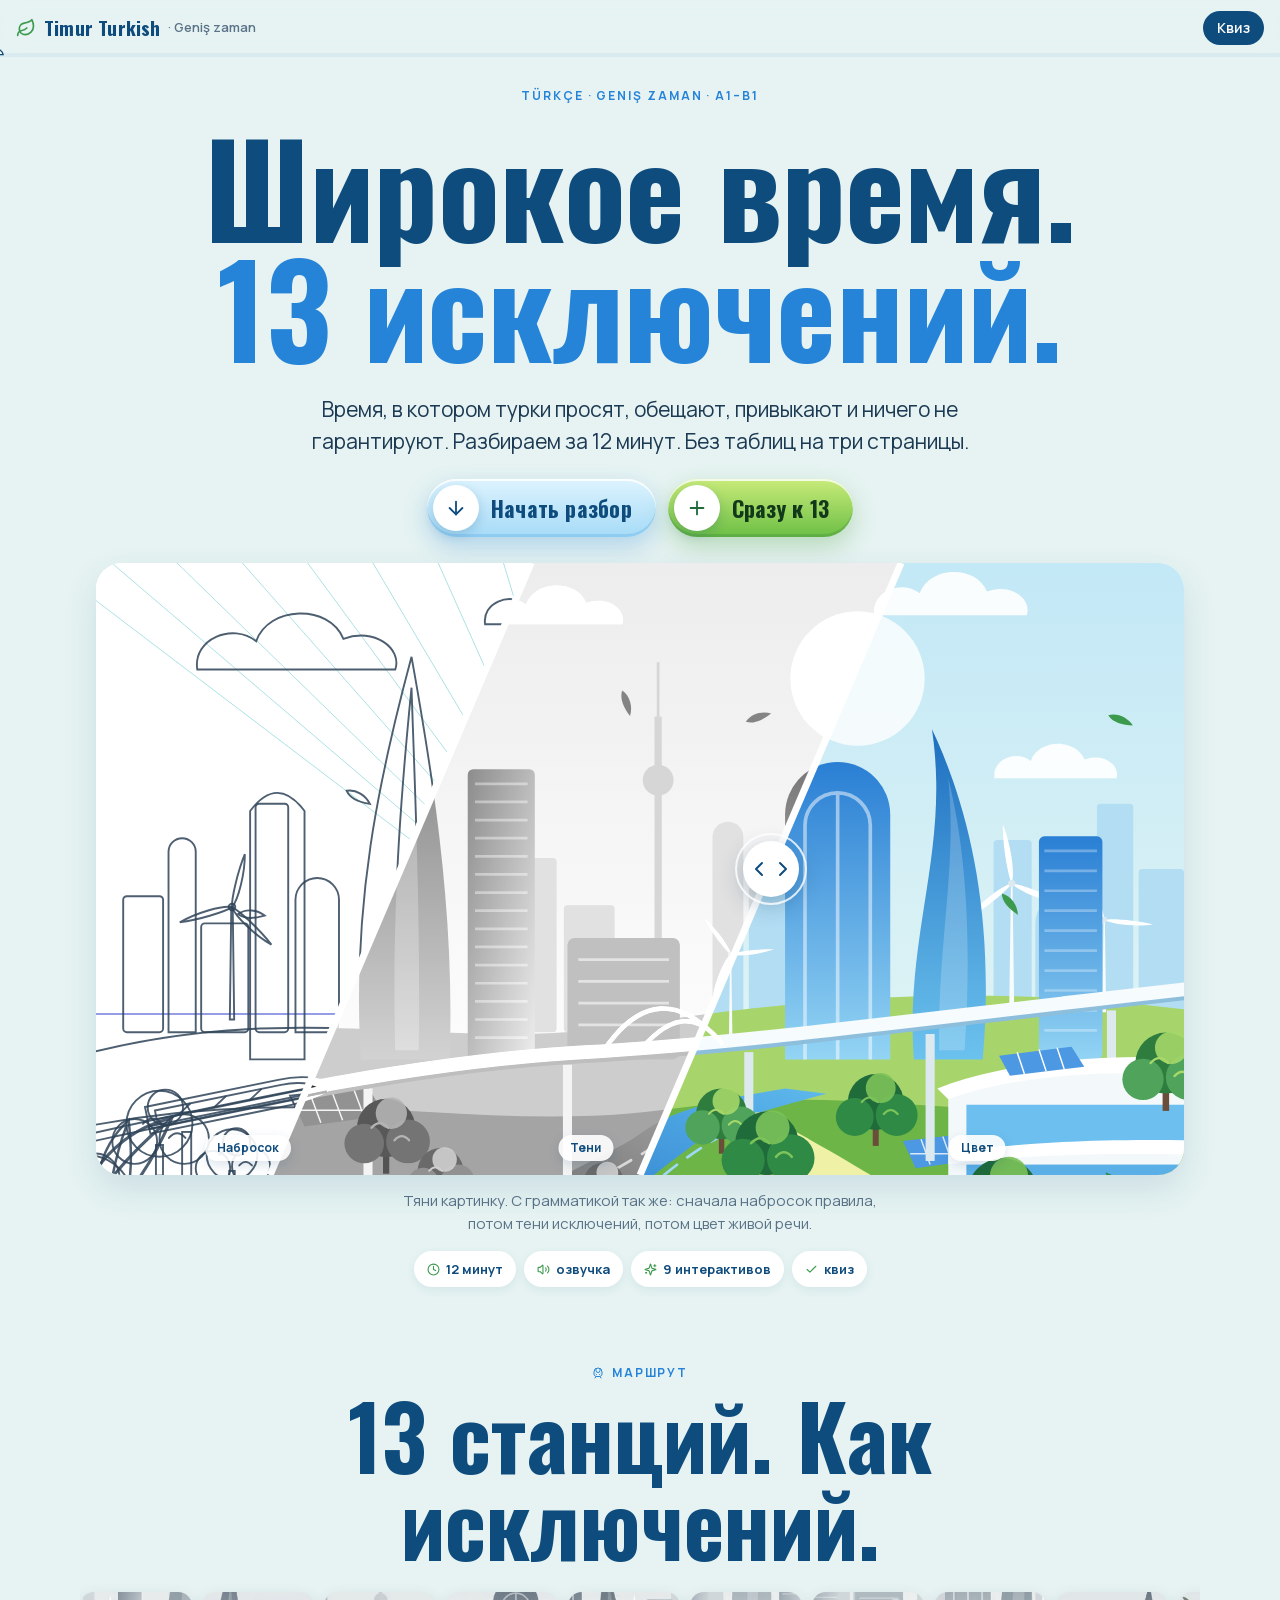
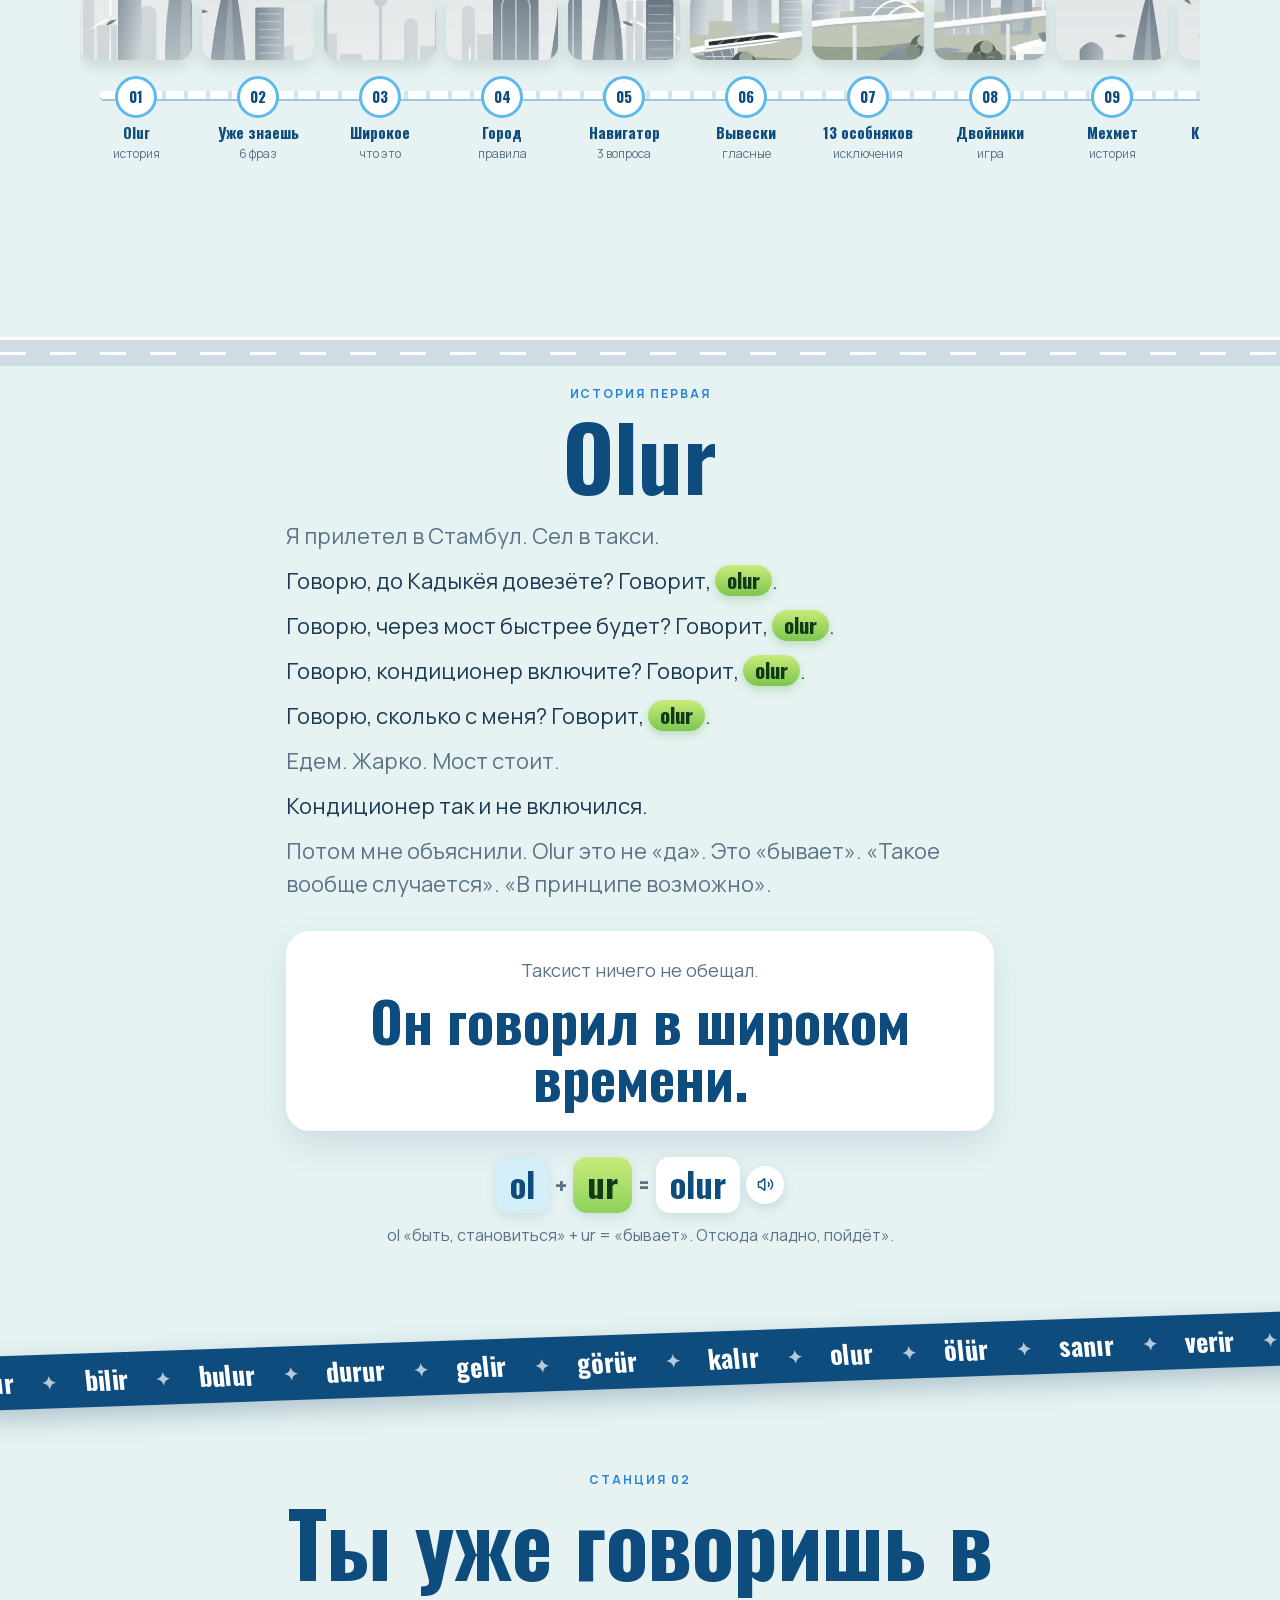
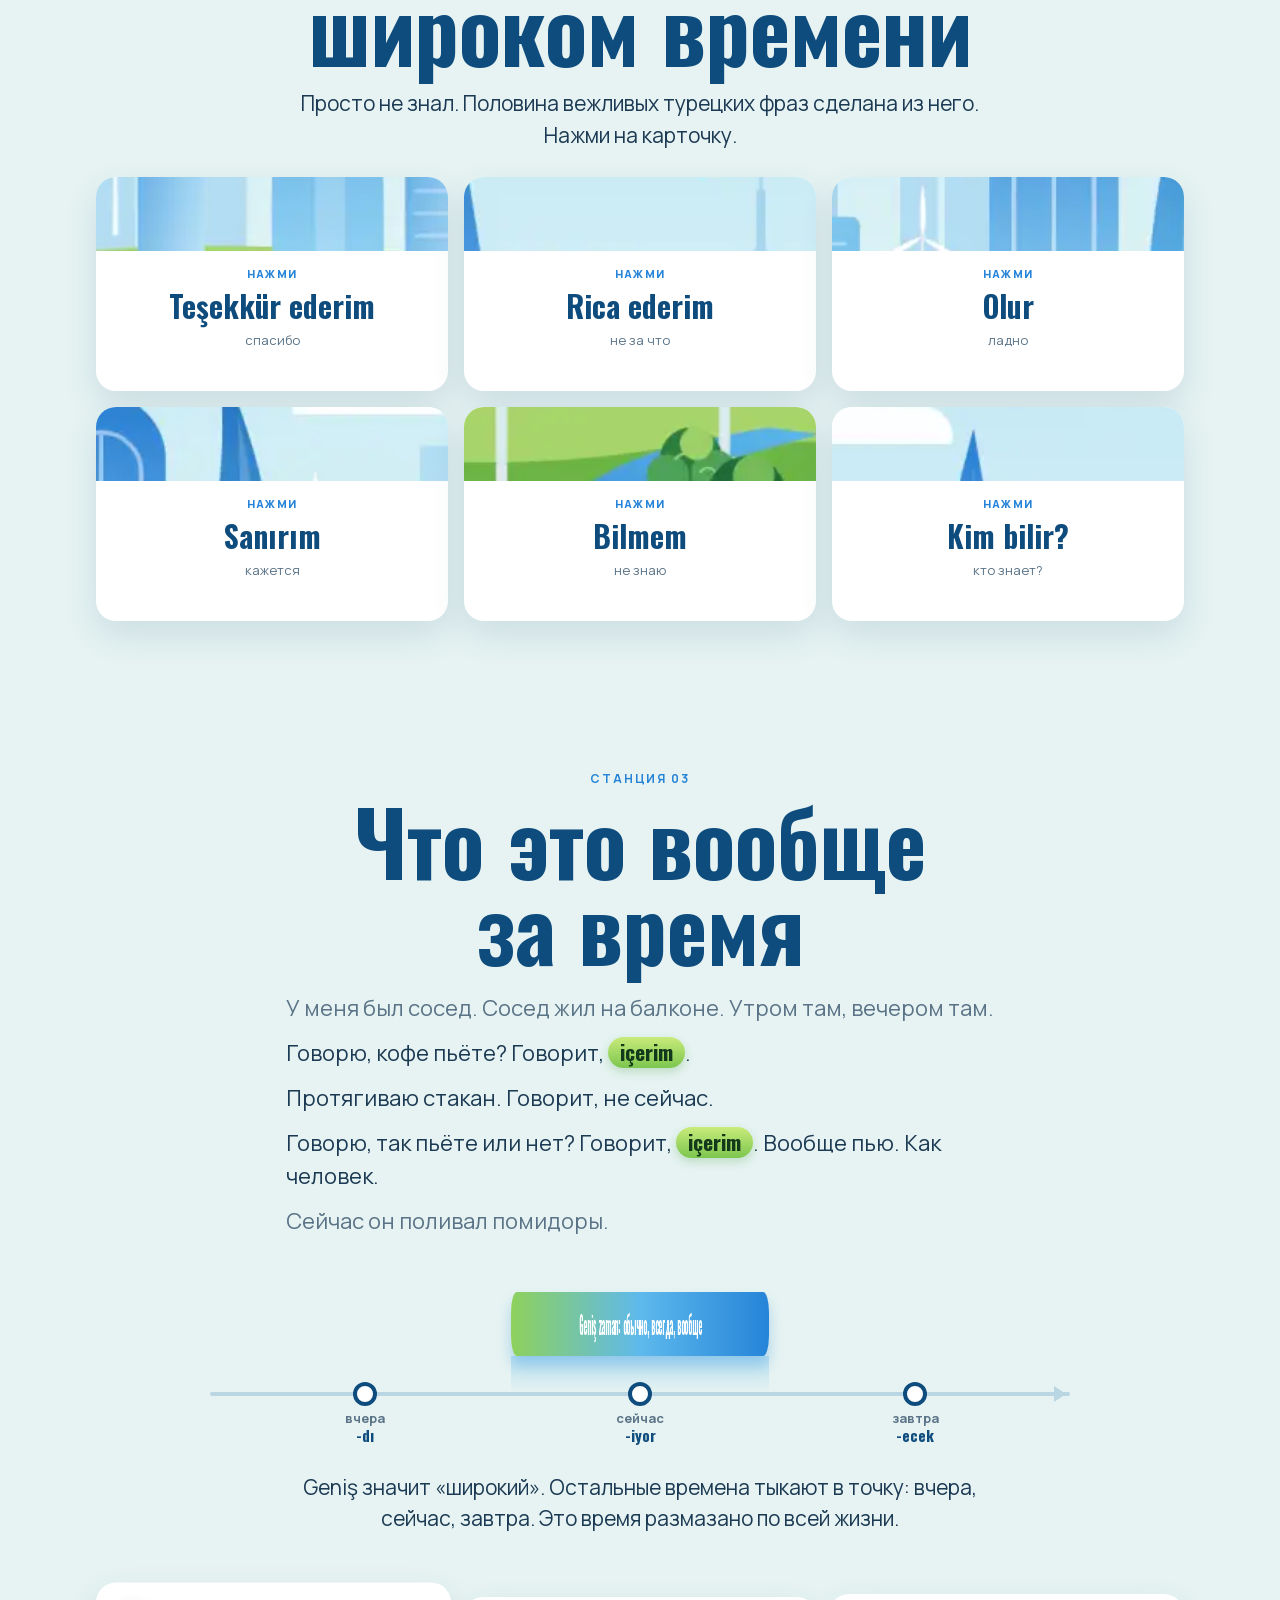
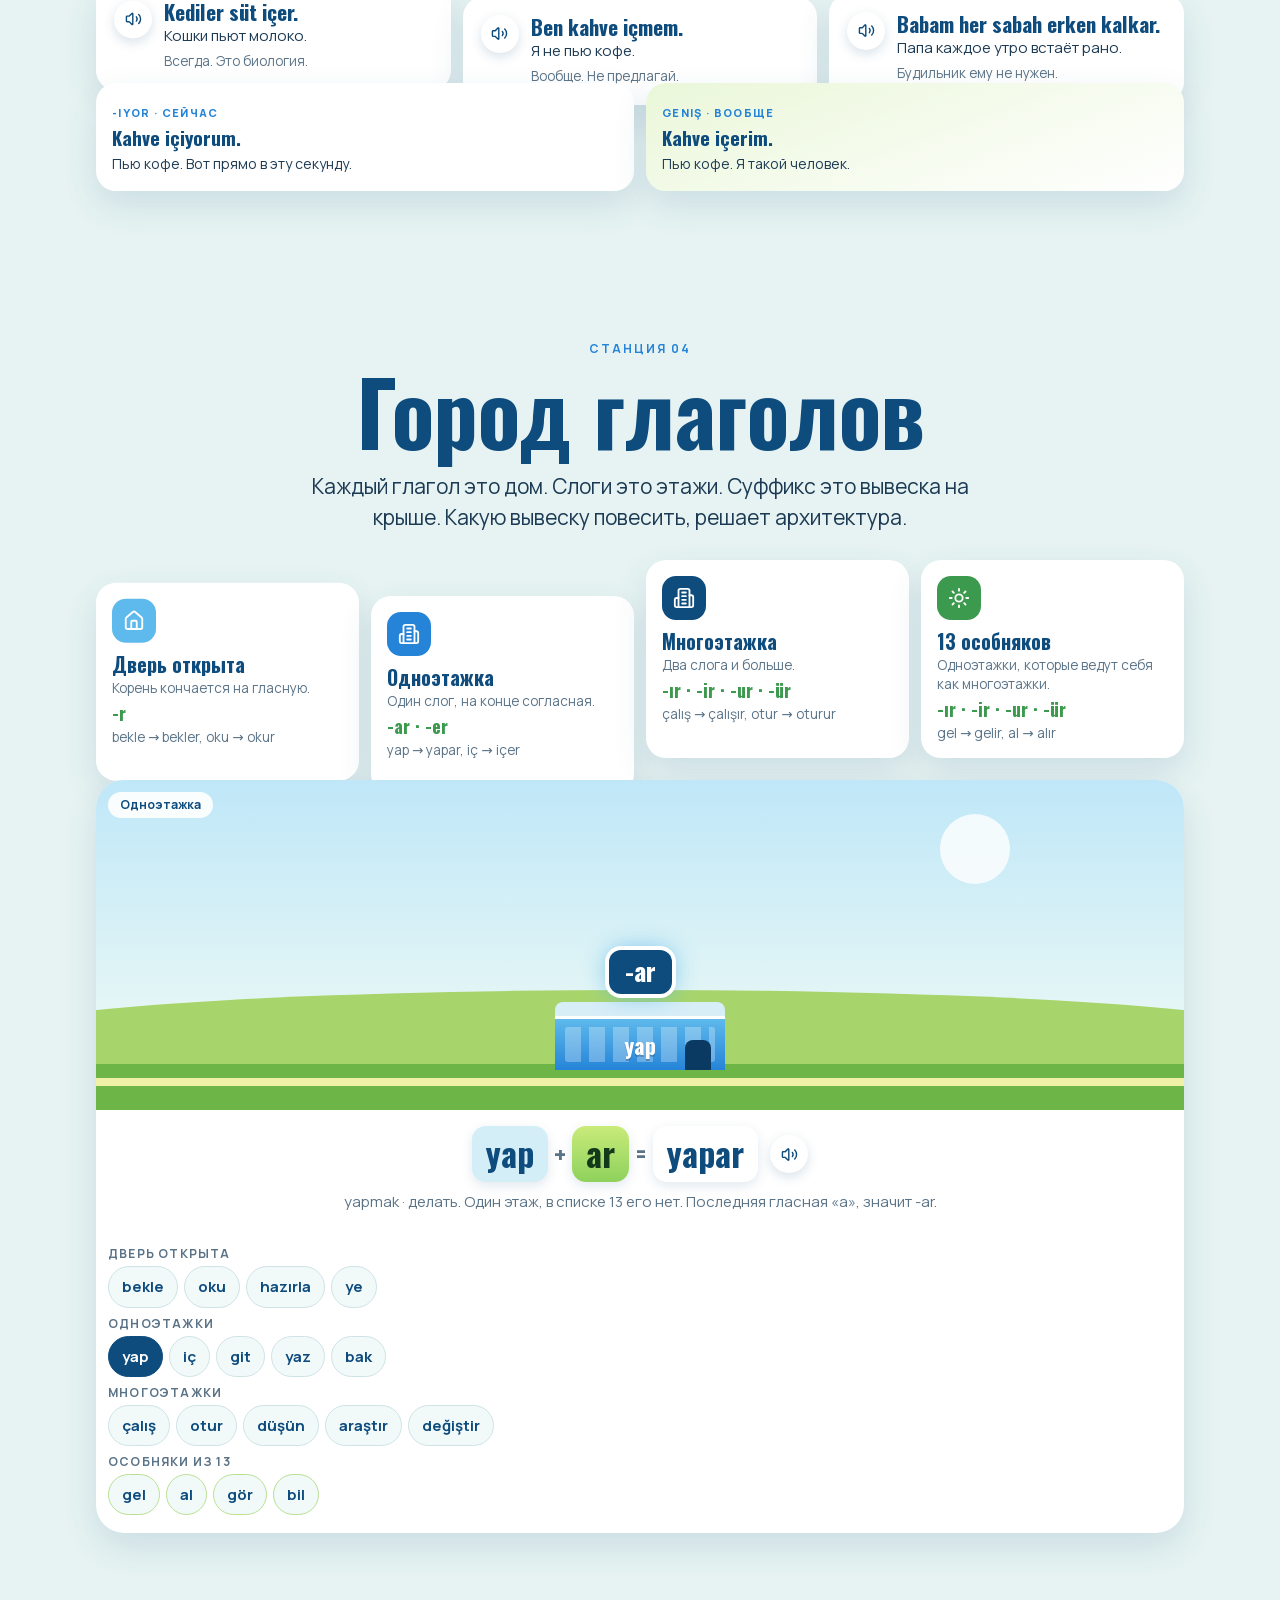
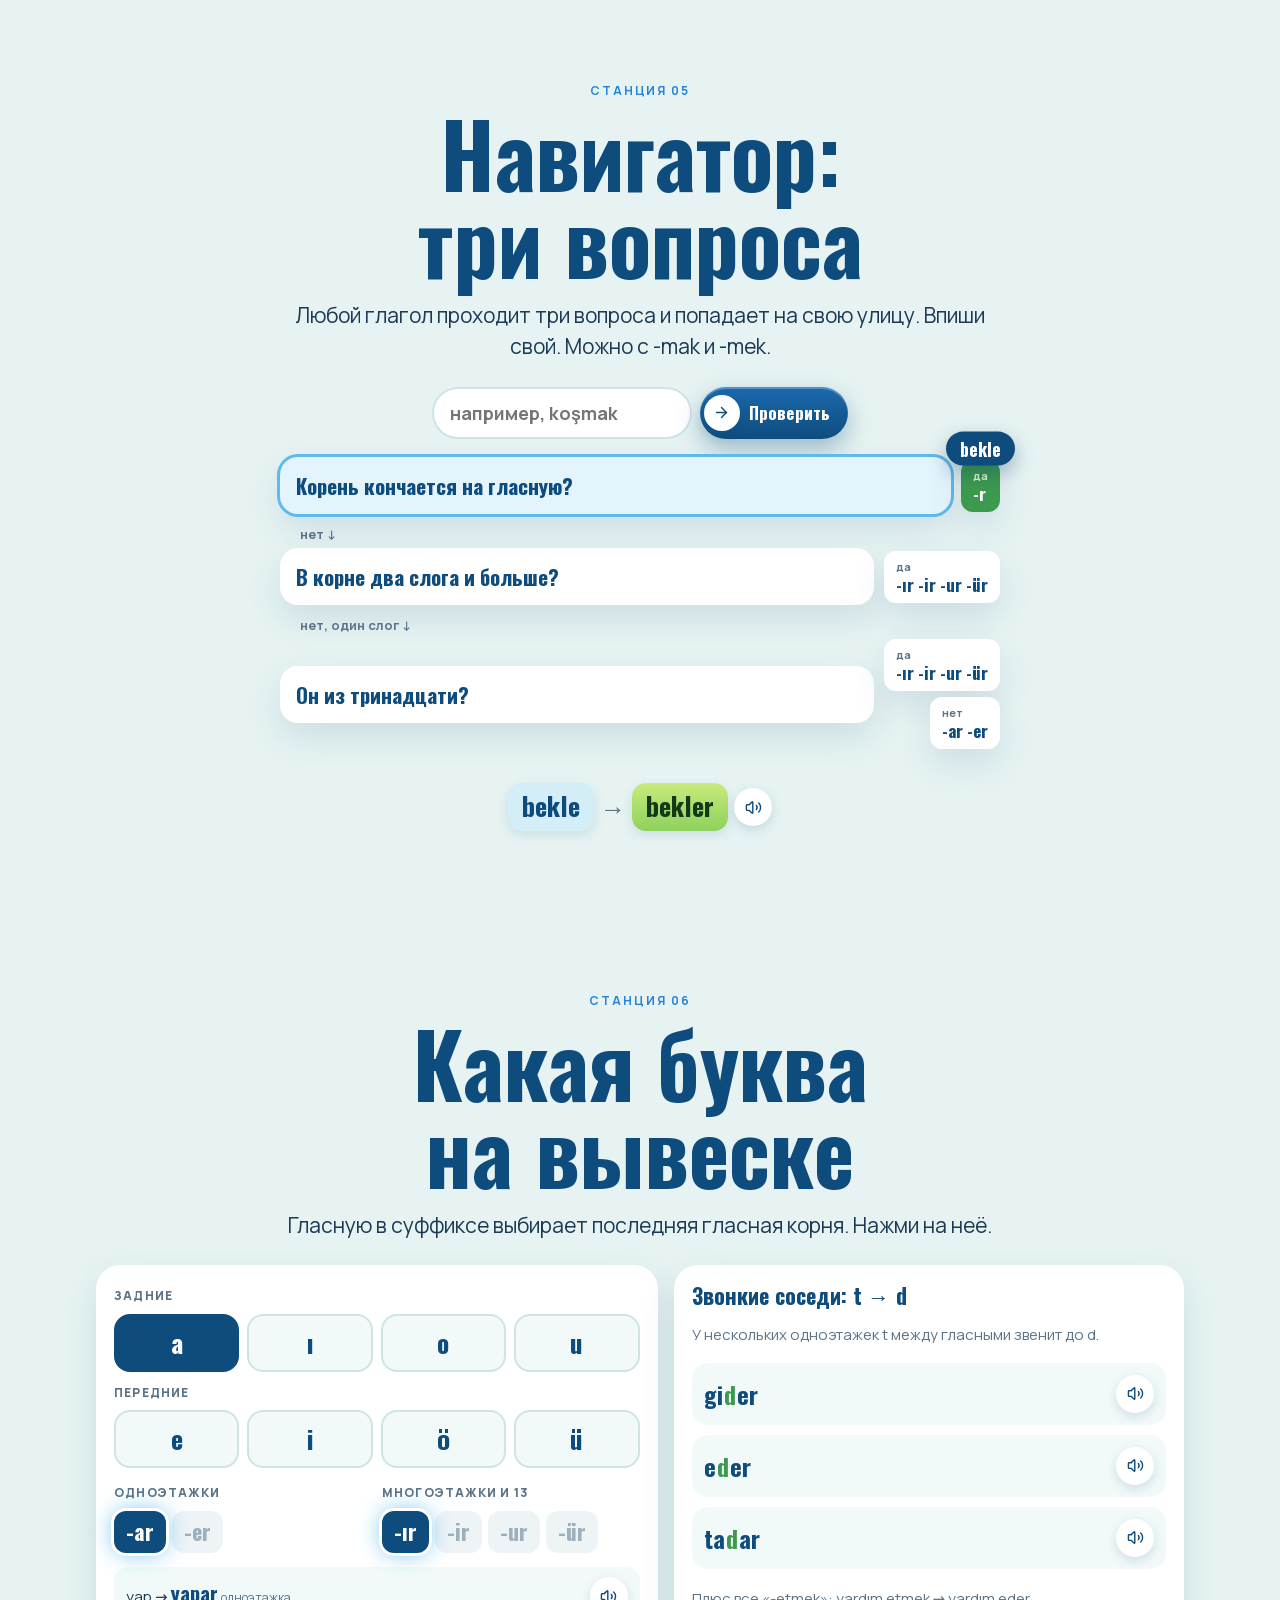
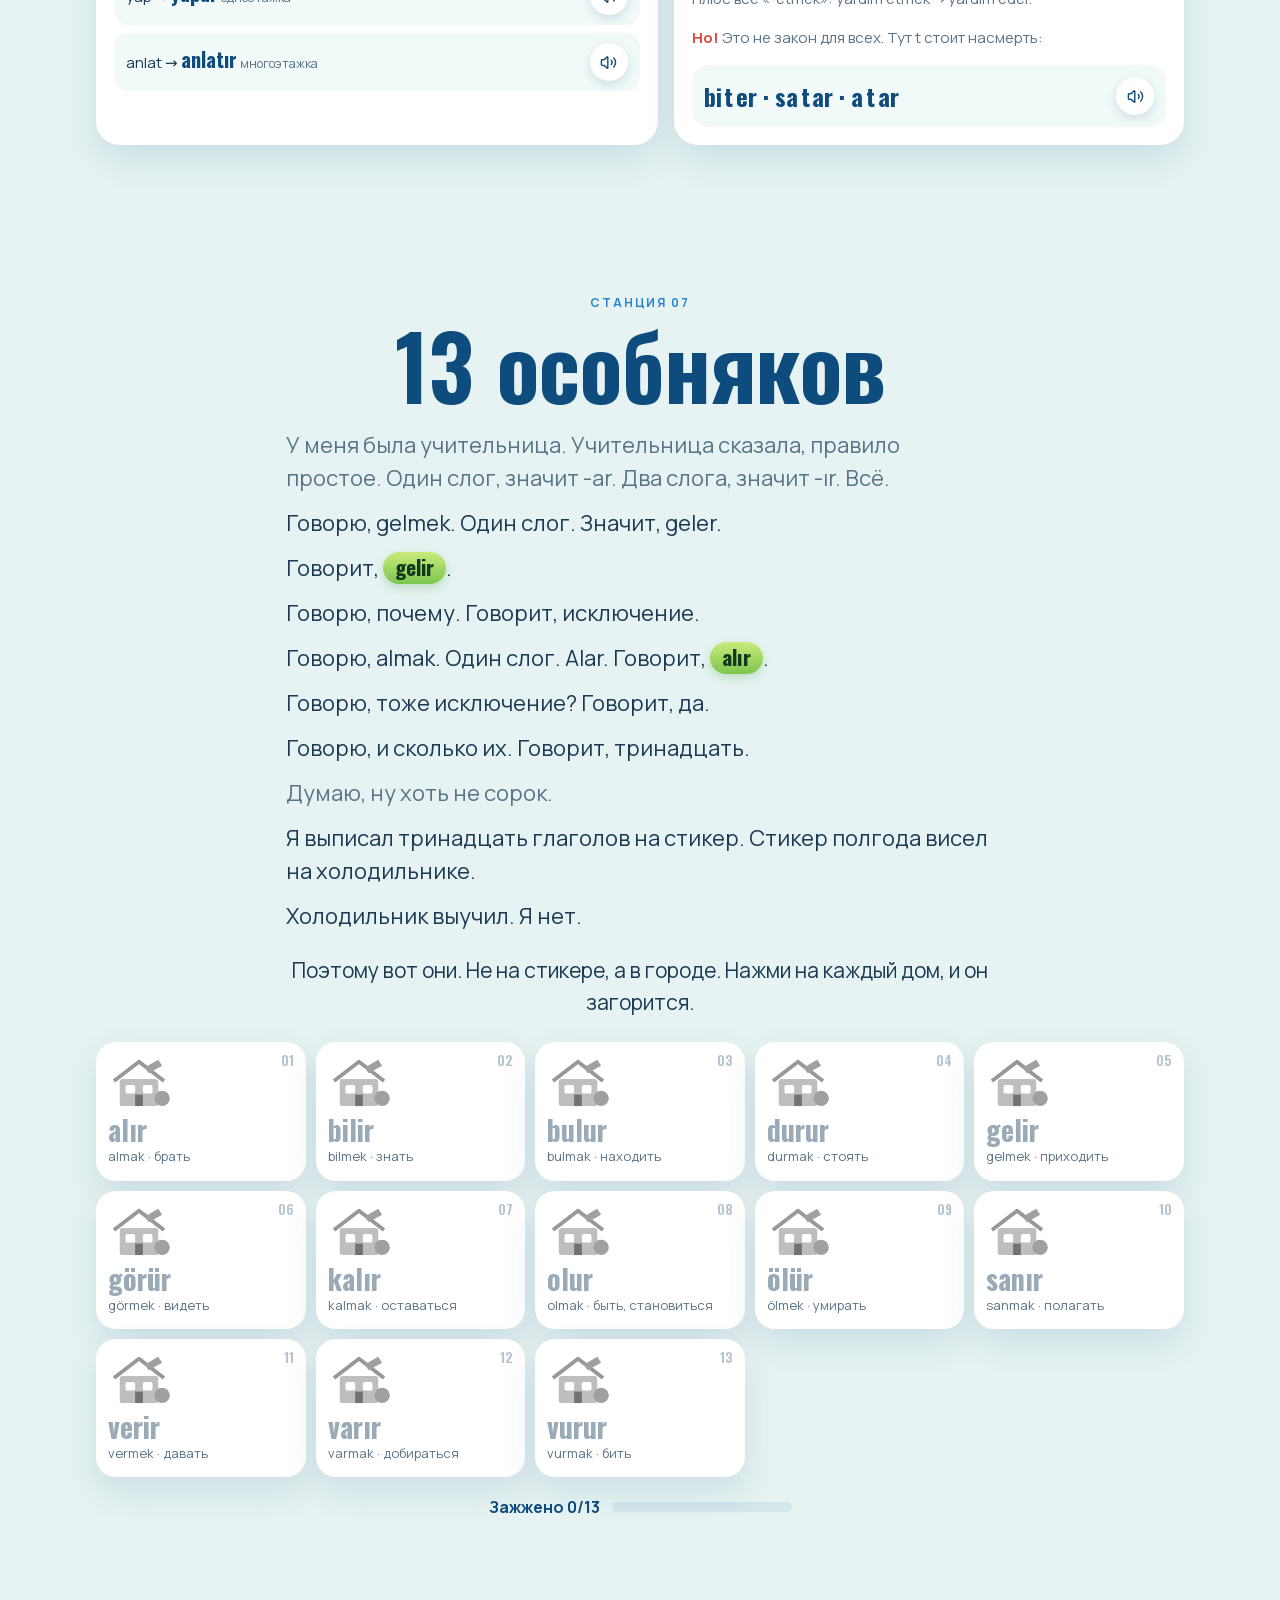
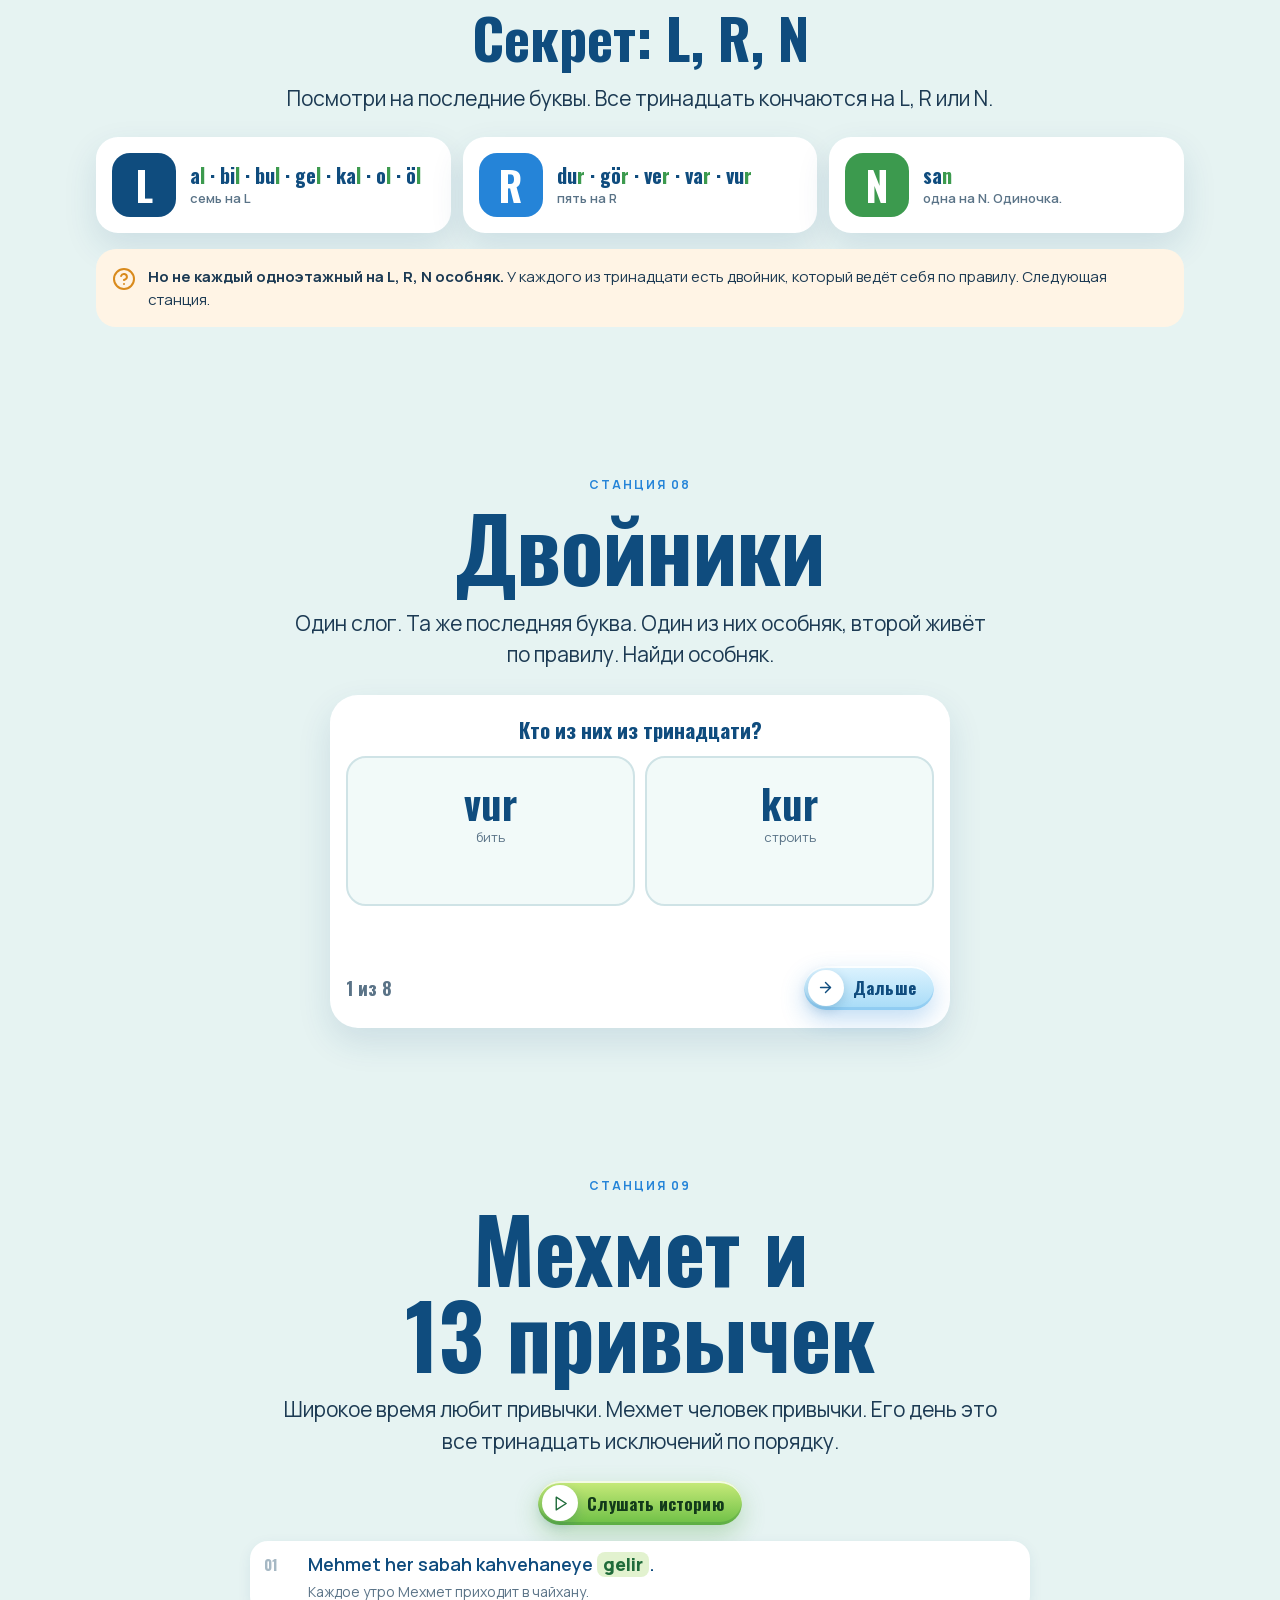
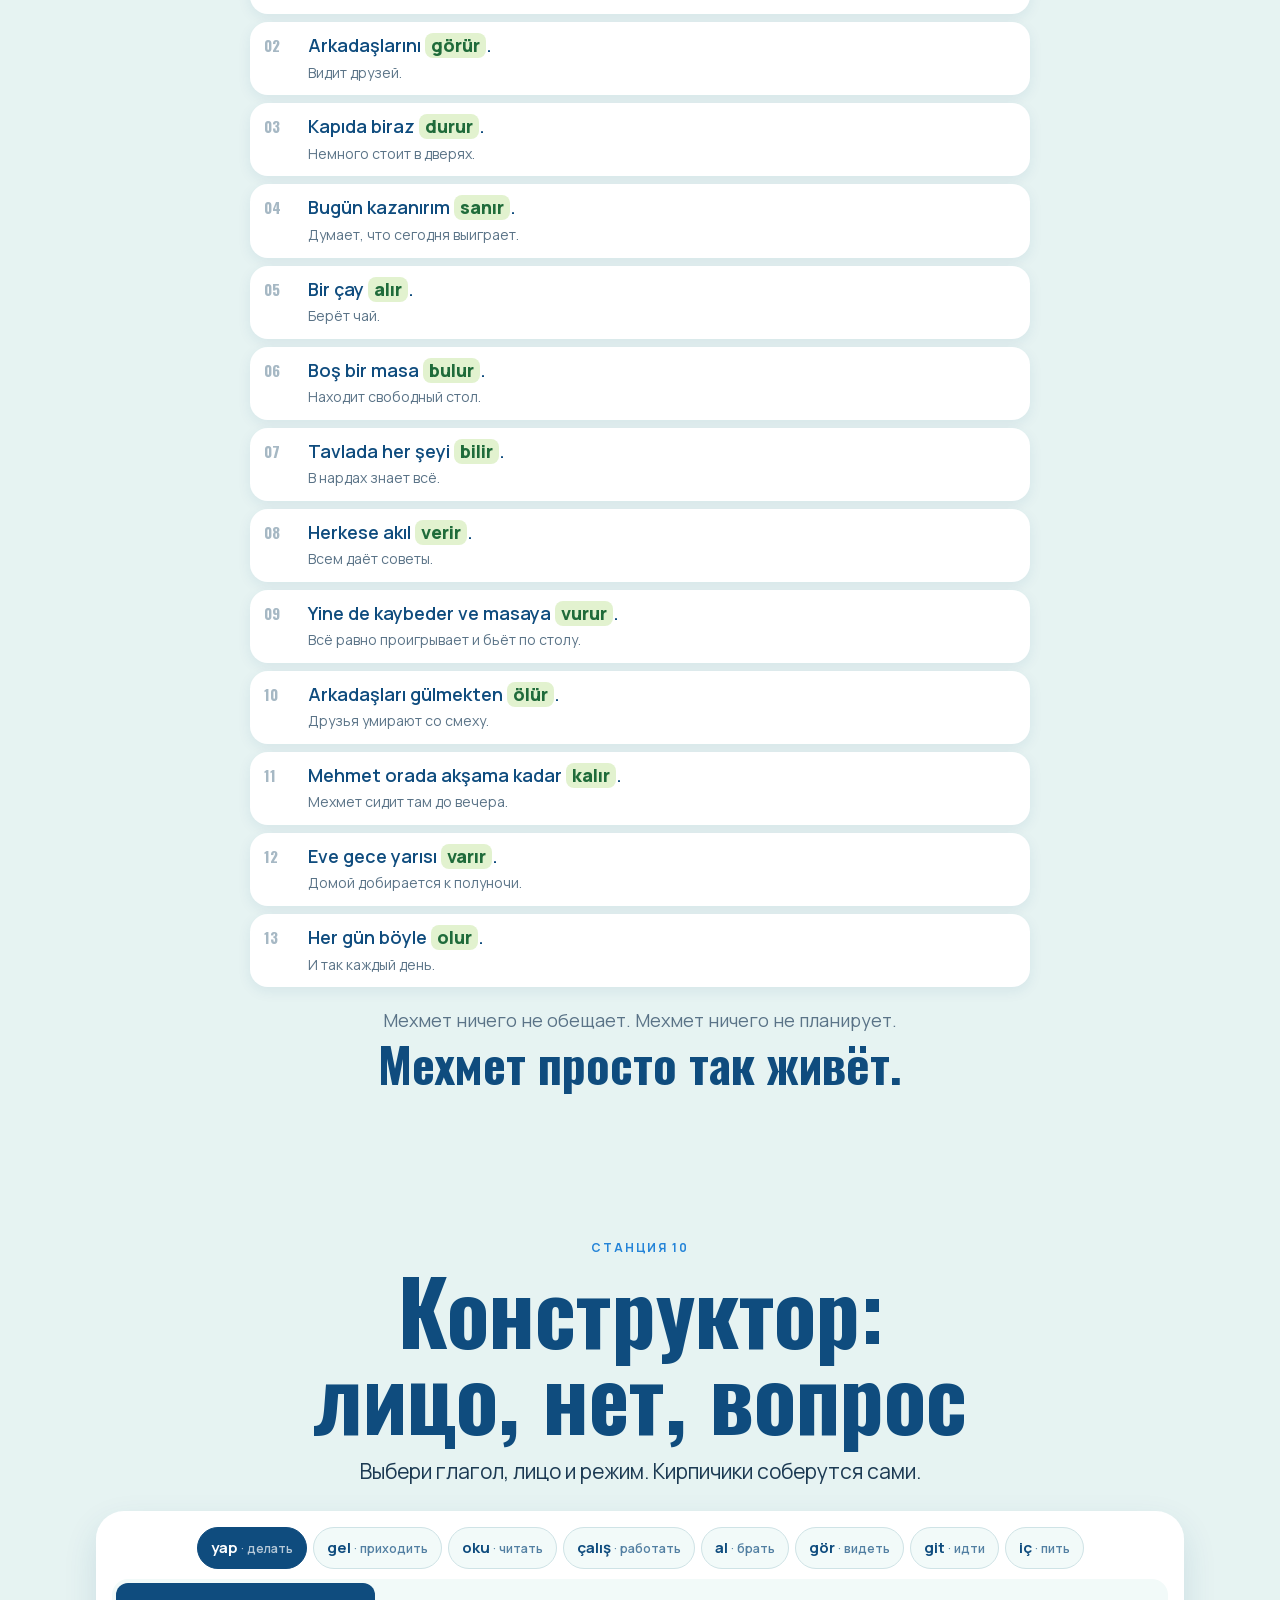
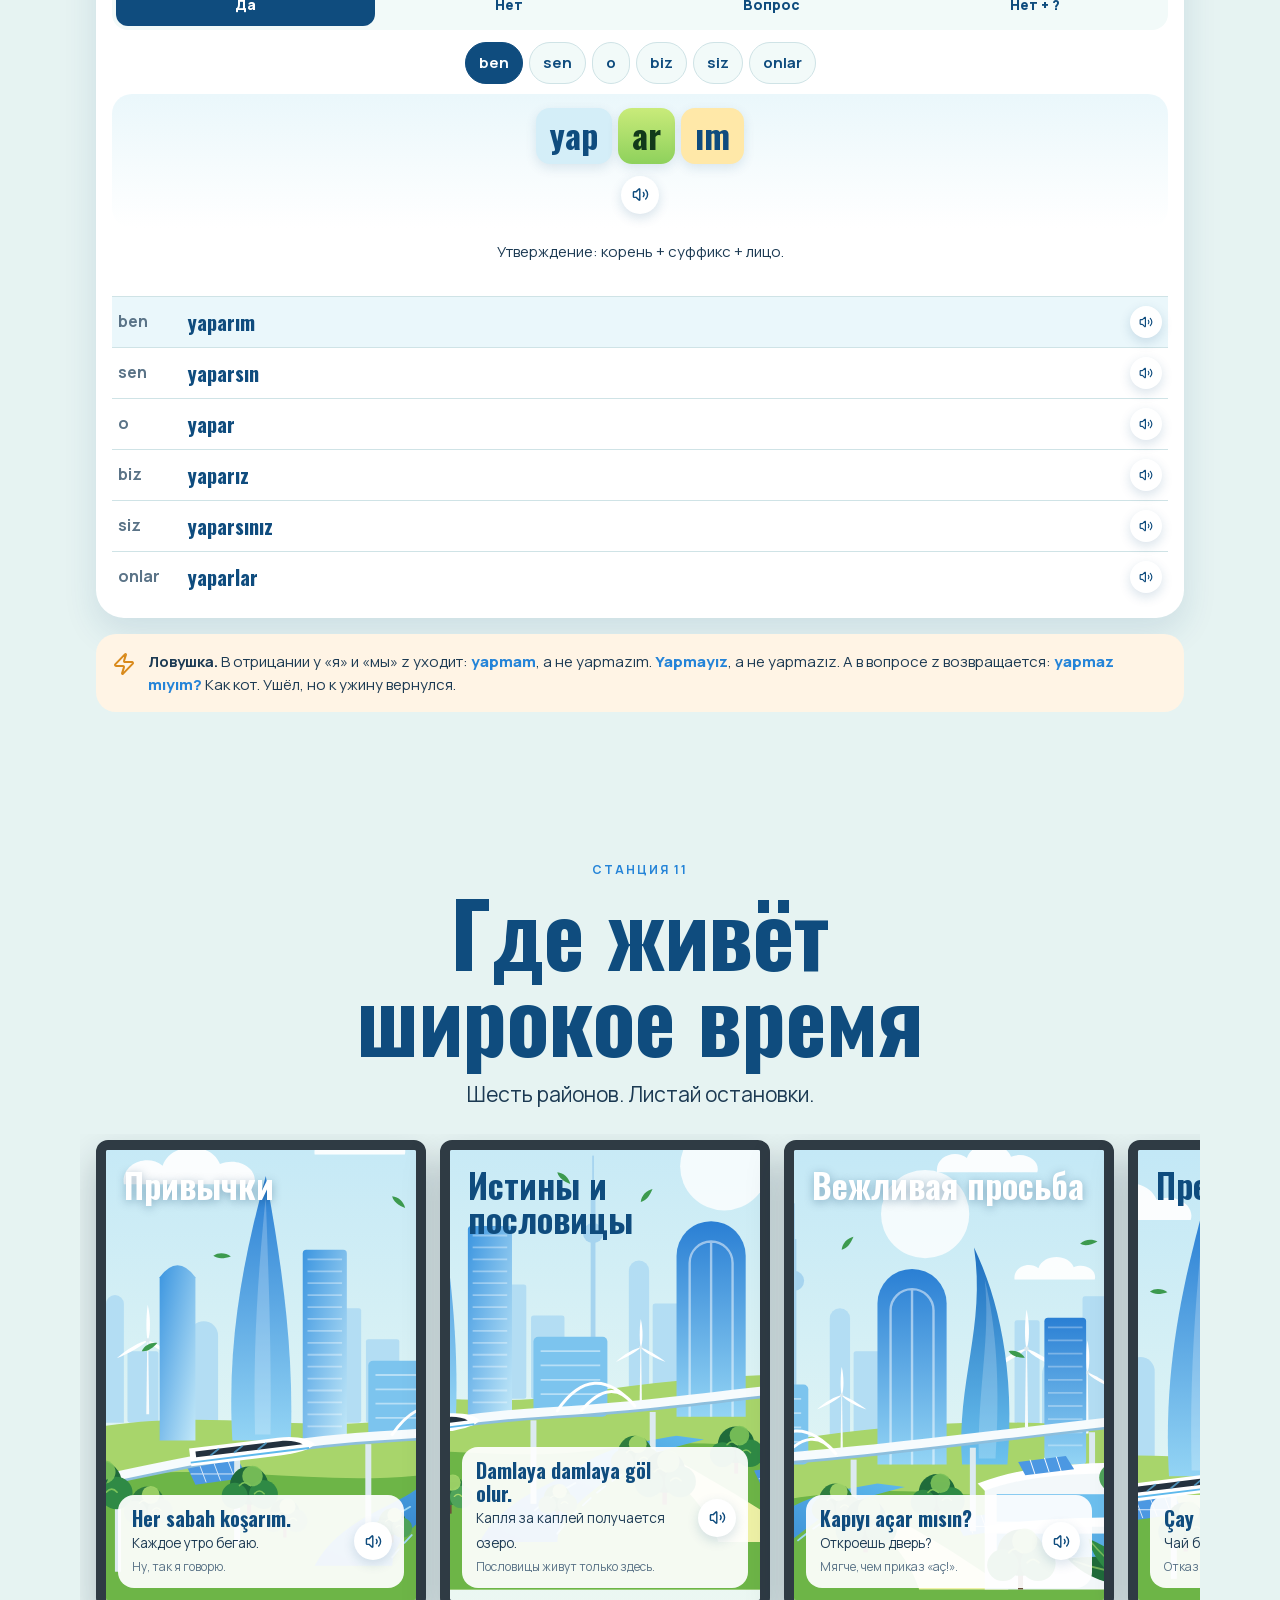
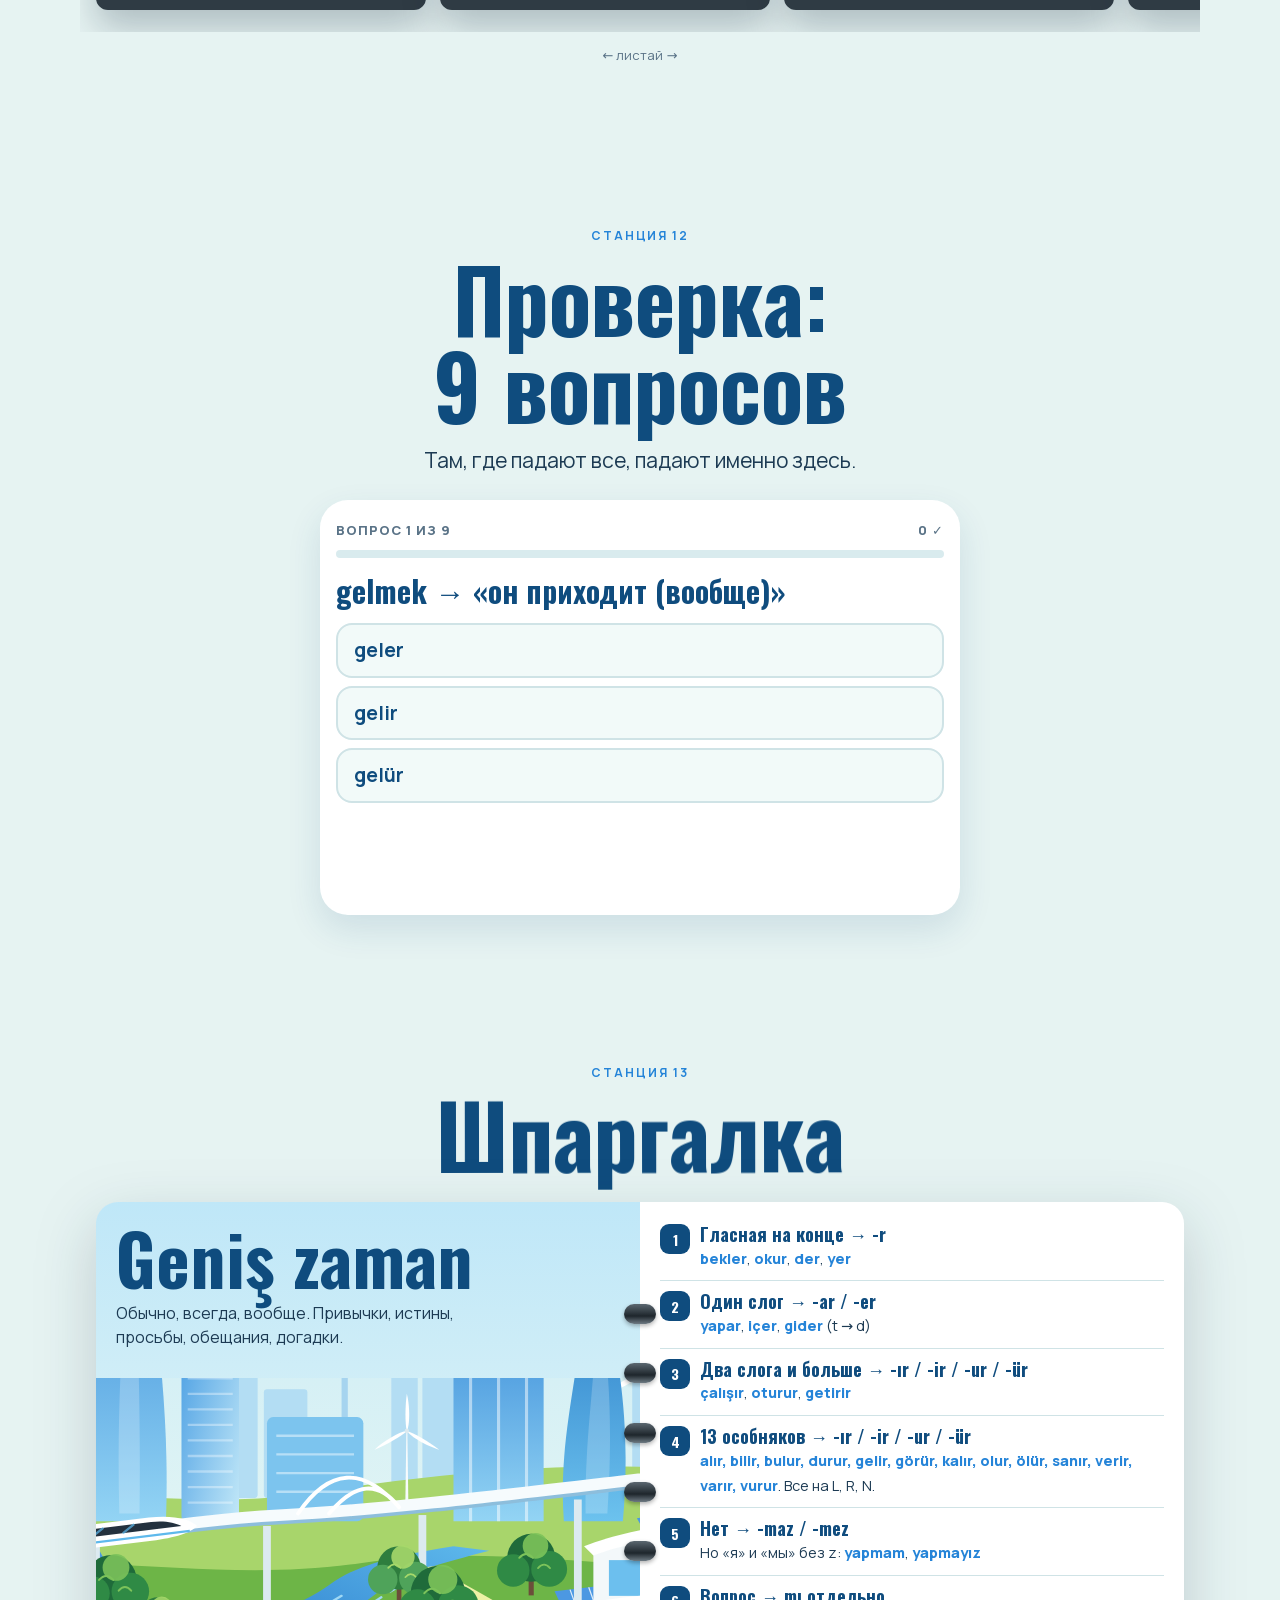
==== commit 6a7c4964: "Озвучка: 274 турецкие формы (Yelda) Co-Authored-By: Claude Opus 5.5 <noreply@anthropic.com>" ====
--- a/lesson/index.html
+++ b/lesson/index.html
@@ -945,7 +945,7 @@
 }
 </script>
 <script>
-var AUD=["alir", "alir-mi", "alir-misin", "alir-misiniz", "alir-miyim", "alir-miyiz", "alirim", "aliriz", "alirlar", "alirlar-mi", "alirsin", "alirsiniz", "almam", "almayiz", "almaz", "almaz-mi", "almaz-misin", "almaz-misiniz", "almaz-miyim", "almaz-miyiz", "almazlar", "almazlar-mi", "almazsin", "almazsiniz", "arkadaslari-gulmekten-olur", "arkadaslarini-gorur", "babam-her-sabah-erken-kalkar", "ben-kahve-icmem", "bilmem", "bir-cay-alir", "bos-bir-masa-bulur", "bugun-kazanirim-sanir", "damlaya-damlaya-gol-olur", "e-say", "eve-gece-yarisi-varir", "f", "form-a", "gelir", "gelir-mi", "gelir-misin", "gelir-misiniz", "gelir-miyim", "gelir-miyiz", "gelirim", "geliriz", "gelirler", "gelirler-mi", "gelirsin", "gelirsiniz", "gelmem", "gelmeyiz", "gelmez", "gelmez-mi", "gelmez-misin", "gelmez-misiniz", "gelmez-miyim", "gelmez-miyiz", "gelmezler", "gelmezler-mi", "gelmezsin", "gelmezsiniz", "gider", "gider-mi", "gider-misin", "gider-misiniz", "gider-miyim", "gider-miyiz", "giderim", "gideriz", "giderler", "giderler-mi", "gidersin", "gidersiniz", "gitmem", "gitmeyiz", "gitmez", "gitmez-mi", "gitmez-misin", "gitmez-misiniz", "gitmez-miyim", "gitmez-miyiz", "gitmezler", "gitmezler-mi", "gitmezsin", "gitmezsiniz", "gormem", "gormeyiz"];
+var AUD=["al-alir-cal-calar", "alir", "alir-mi", "alir-misin", "alir-misiniz", "alir-miyim", "alir-miyiz", "alirim", "aliriz", "alirlar", "alirlar-mi", "alirsin", "alirsiniz", "almak-alir", "almam", "almayiz", "almaz", "almaz-mi", "almaz-misin", "almaz-misiniz", "almaz-miyim", "almaz-miyiz", "almazlar", "almazlar-mi", "almazsin", "almazsiniz", "anlatir", "arastirir", "arkadaslari-gulmekten-olur", "arkadaslarini-gorur", "babam-her-sabah-erken-kalkar", "bakar", "bekler", "ben-kahve-icmem", "bil-bilir-sil-siler", "bilir", "bilmek-bilir", "bilmem", "bir-cay-alir", "biter-satar-atar", "bos-bir-masa-bulur", "bugun-kazanirim-sanir", "bul-bulur-sol-solar", "bulmak-bulur", "calisir", "calisir-mi", "calisir-misin", "calisir-misiniz", "calisir-miyim", "calisir-miyiz", "calisirim", "calisiriz", "calisirlar", "calisirlar-mi", "calisirsin", "calisirsiniz", "calismam", "calismayiz", "calismaz", "calismaz-mi", "calismaz-misin", "calismaz-misiniz", "calismaz-miyim", "calismaz-miyiz", "calismazlar", "calismazlar-mi", "calismazsin", "calismazsiniz", "calmak", "cay-icer-misin", "damlaya-damlaya-gol-olur", "degistirir", "doner", "dur-durur-sor-sorar", "durmak-durur", "duser", "dusunur", "duyar", "e-say", "eder", "eve-gece-yarisi-varir", "f", "form-a", "gel-gelir-del-deler", "gelir", "gelir-mi", "gelir-misin", "gelir-misiniz", "gelir-miyim", "gelir-miyiz", "gelirim", "geliriz", "gelirler", "gelirler-mi", "gelirsin", "gelirsiniz", "gelmek-gelir", "gelmem", "gelmeyiz", "gelmez", "gelmez-mi", "gelmez-misin", "gelmez-misiniz", "gelmez-miyim", "gelmez-miyiz", "gelmezler", "gelmezler-mi", "gelmezsin", "gelmezsiniz", "getirir", "gezer", "gider", "gider-mi", "gider-misin", "gider-misiniz", "gider-miyim", "gider-miyiz", "giderim", "gideriz", "giderler", "giderler-mi", "gidersin", "gidersiniz", "gitmem", "gitmeyiz", "gitmez", "gitmez-mi", "gitmez-misin", "gitmez-misiniz", "gitmez-miyim", "gitmez-miyiz", "gitmezler", "gitmezler-mi", "gitmezsin", "gitmezsiniz", "gor-gorur-or-orer", "gormek-gorur", "gormem", "gormeyiz", "gormez", "gormez-mi", "gormez-misin", "gormez-misiniz", "gormez-miyim", "gormez-miyiz", "gormezler", "gormezler-mi", "gormezsin", "gormezsiniz", "gorur", "gorur-mu", "gorur-musun", "gorur-musunuz", "gorur-muyum", "gorur-muyuz", "gorurler", "gorurler-mi", "gorursun", "gorursunuz", "gorurum", "goruruz", "hazirlar", "her-gun-boyle-olur", "her-sabah-kosarim", "herkese-akil-verir", "i-cerim", "icer", "icer-mi", "icer-misin", "icer-misiniz", "icer-miyim", "icer-miyiz", "icerim", "iceriz", "icerler", "icerler-mi", "icersin", "icersiniz", "icmem", "icmeyiz", "icmez", "icmez-mi", "icmez-misin", "icmez-misiniz", "icmez-miyim", "icmez-miyiz", "icmezler", "icmezler-mi", "icmezsin", "icmezsiniz", "kal-kalir-sal-salar", "kalmak-kalir", "kapida-biraz-durur", "kapiyi-acar-misin", "kediler-sut-icer", "kim-bilir", "kirar", "mehmet-her-sabah-kahvehaneye-gelir", "mehmet-orada-aksama-kadar-kalir", "ogretir", "okumam", "okumayiz", "okumaz", "okumaz-mi", "okumaz-misin", "okumaz-misiniz", "okumaz-miyim", "okumaz-miyiz", "okumazlar", "okumazlar-mi", "okumazsin", "okumazsiniz", "okur", "okur-mu", "okur-musun", "okur-musunuz", "okur-muyum", "okur-muyuz", "okurlar", "okurlar-mi", "okursun", "okursunuz", "okurum", "okuruz", "ol-olur-bol-boler", "ol-olur-dol-dolar", "olmak-olur", "olmek-olur", "olur", "oturur", "pencereyi-acar-misin", "rica-ederim", "san-sanir-yan-yanar", "sanirim", "sanirim-yagmur-yagar", "sanmak-sanir", "sorar", "tadar", "tavlada-her-seyi-bilir", "tesekkur-ederim", "var-varir-yar-yarar", "varmak-varir", "ver-verir-ger-gerer", "vermek-verir", "vur-vurur-kur-kurar", "vurmak-vurur", "yapar", "yapar-mi", "yapar-misin", "yapar-misiniz", "yapar-miyim", "yapar-miyiz", "yaparim", "yapariz", "yaparlar", "yaparlar-mi", "yaparsin", "yaparsiniz", "yapmam", "yapmayiz", "yapmaz", "yapmaz-mi", "yapmaz-misin", "yapmaz-misiniz", "yapmaz-miyim", "yapmaz-miyiz", "yapmazlar", "yapmazlar-mi", "yapmazsin", "yapmazsiniz", "yarin-ararim", "yazar", "yer", "yine-de-kaybeder-ve-masaya-vurur"];
 function xInit(){
 'use strict';
 var D=JSON.parse(document.getElementById('DATA').textContent);
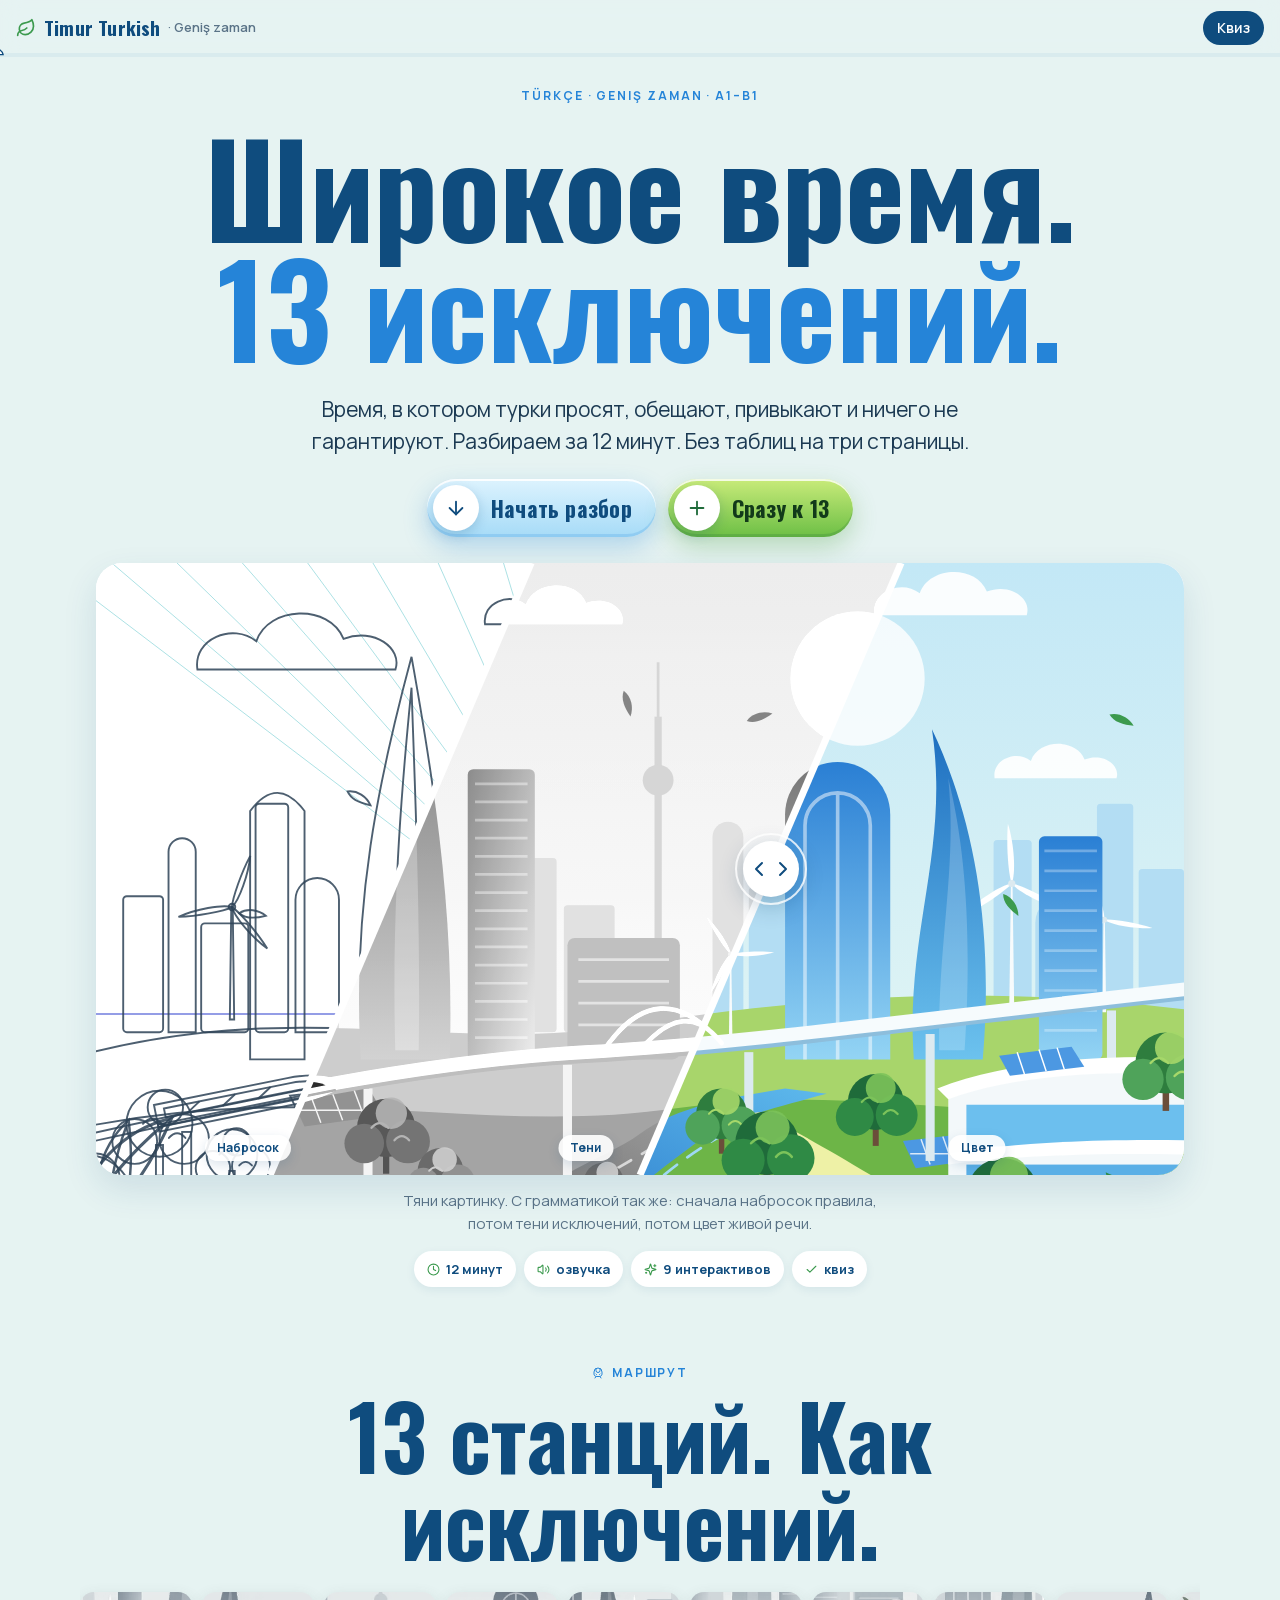
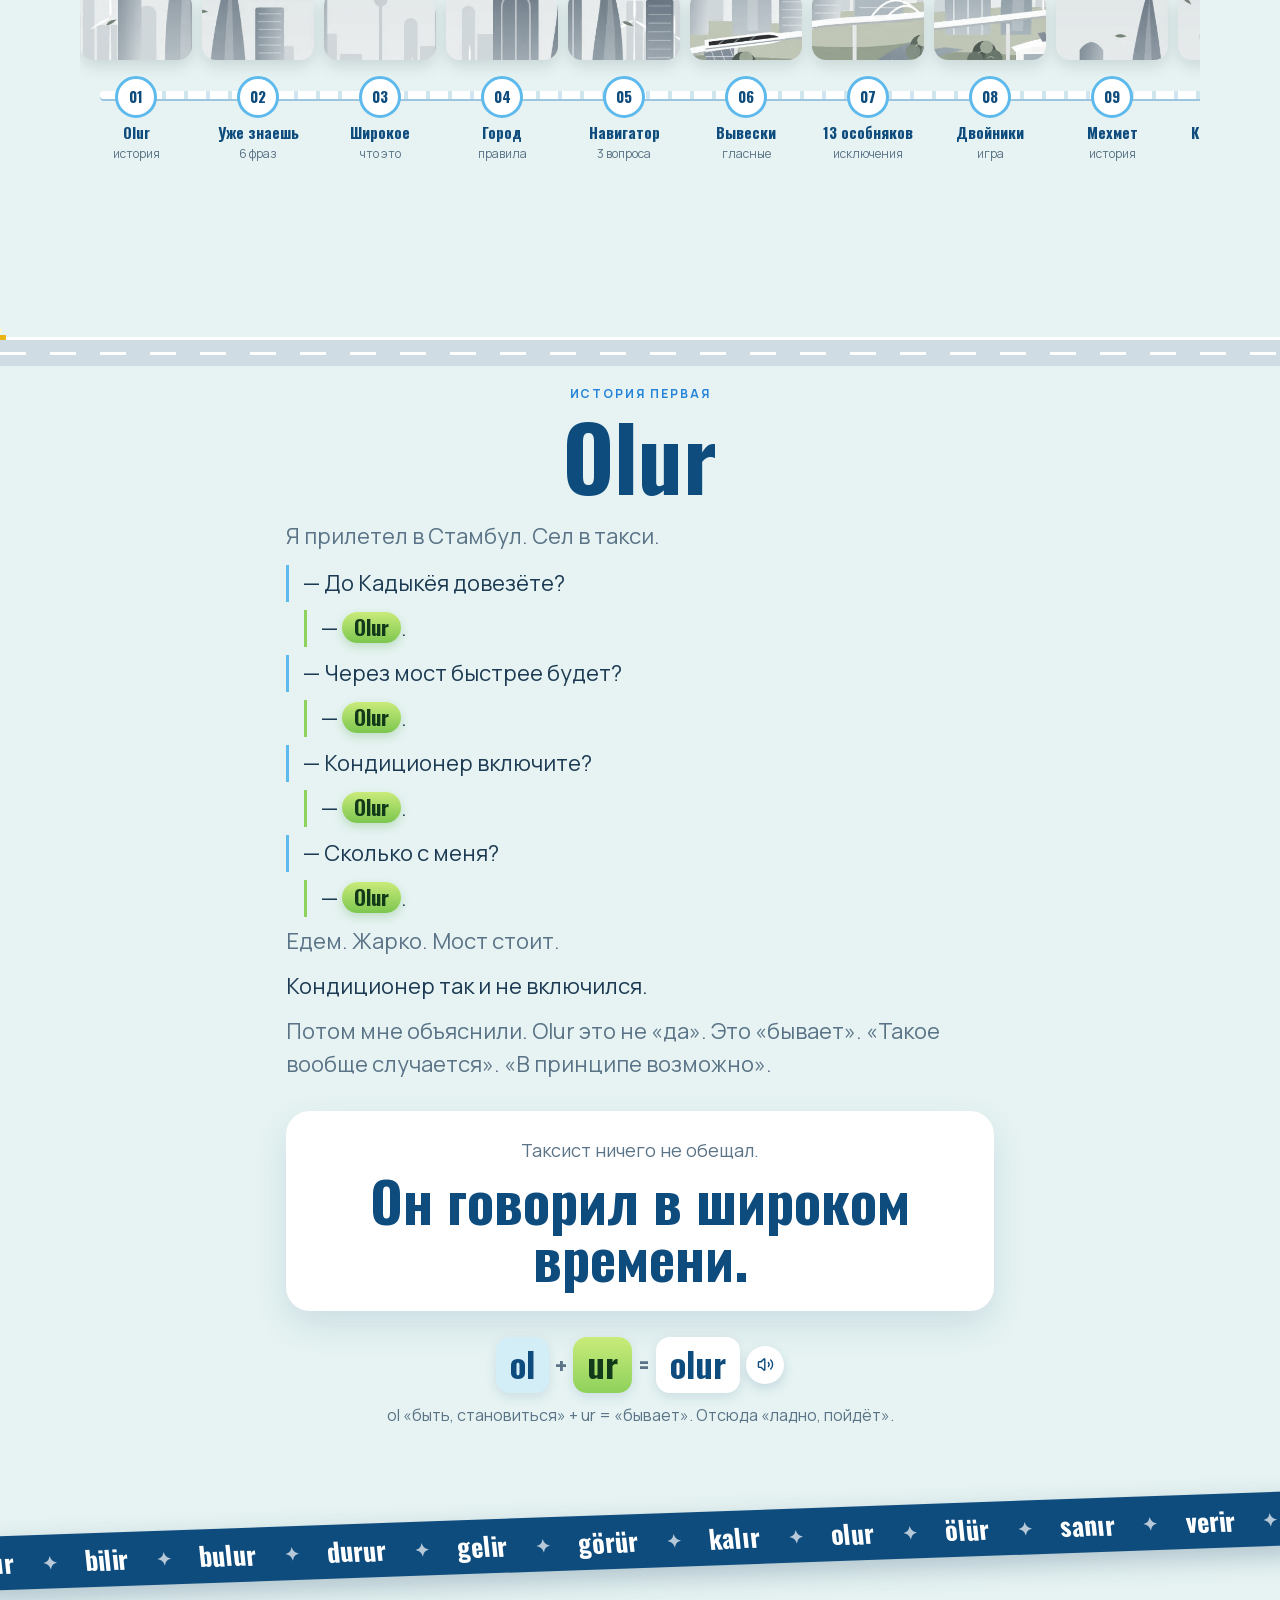
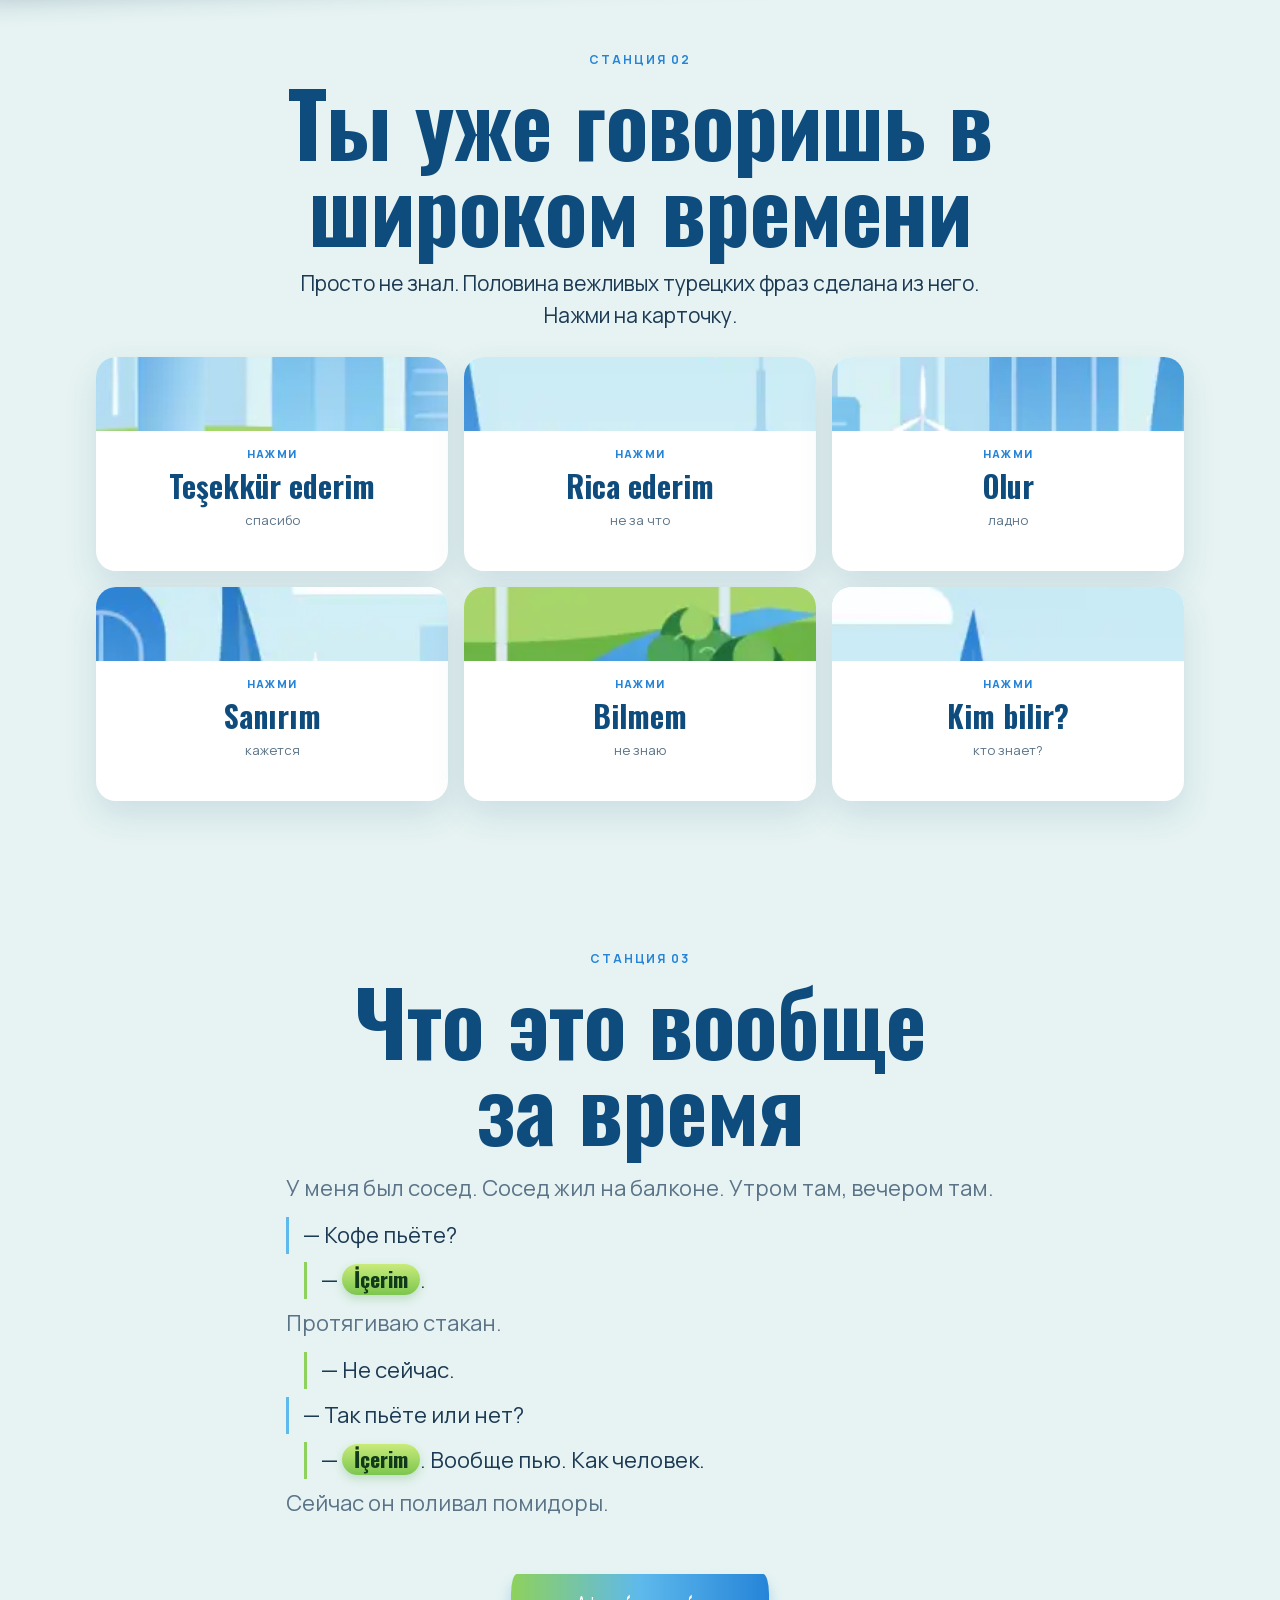
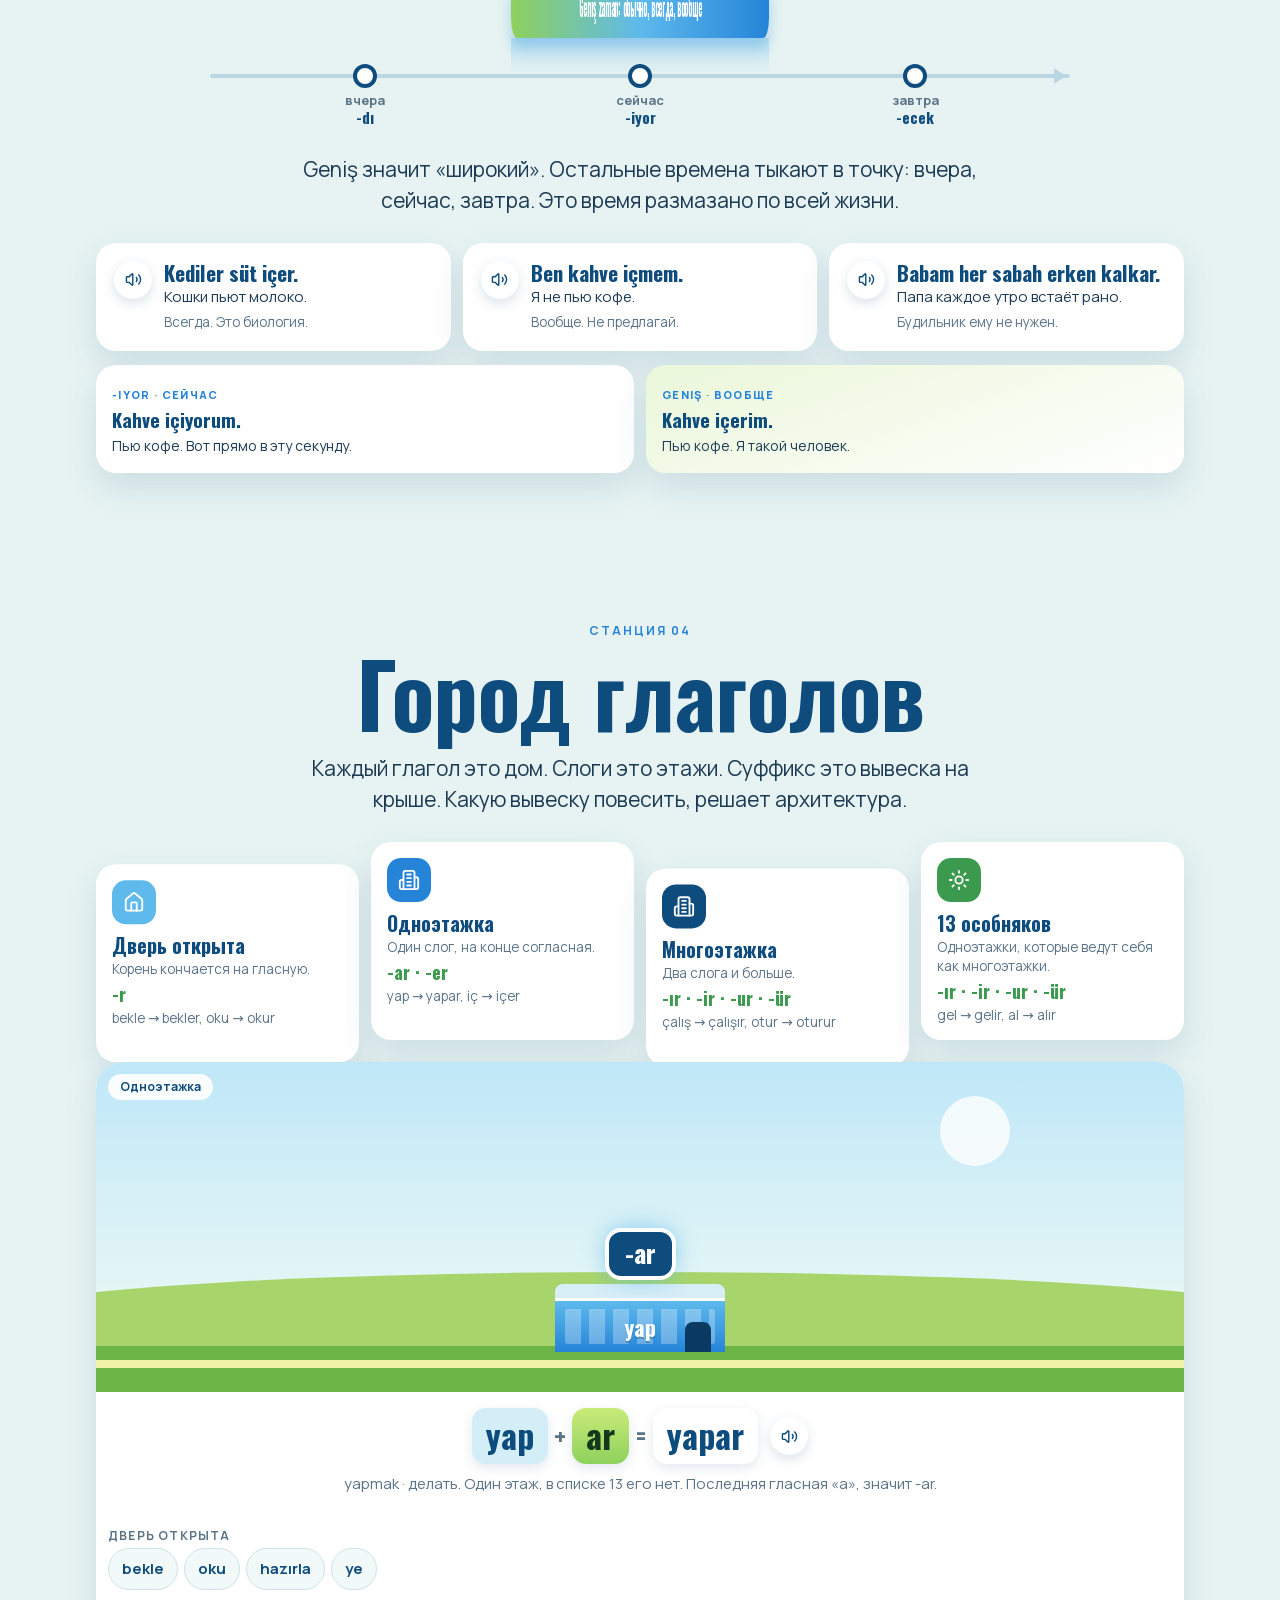
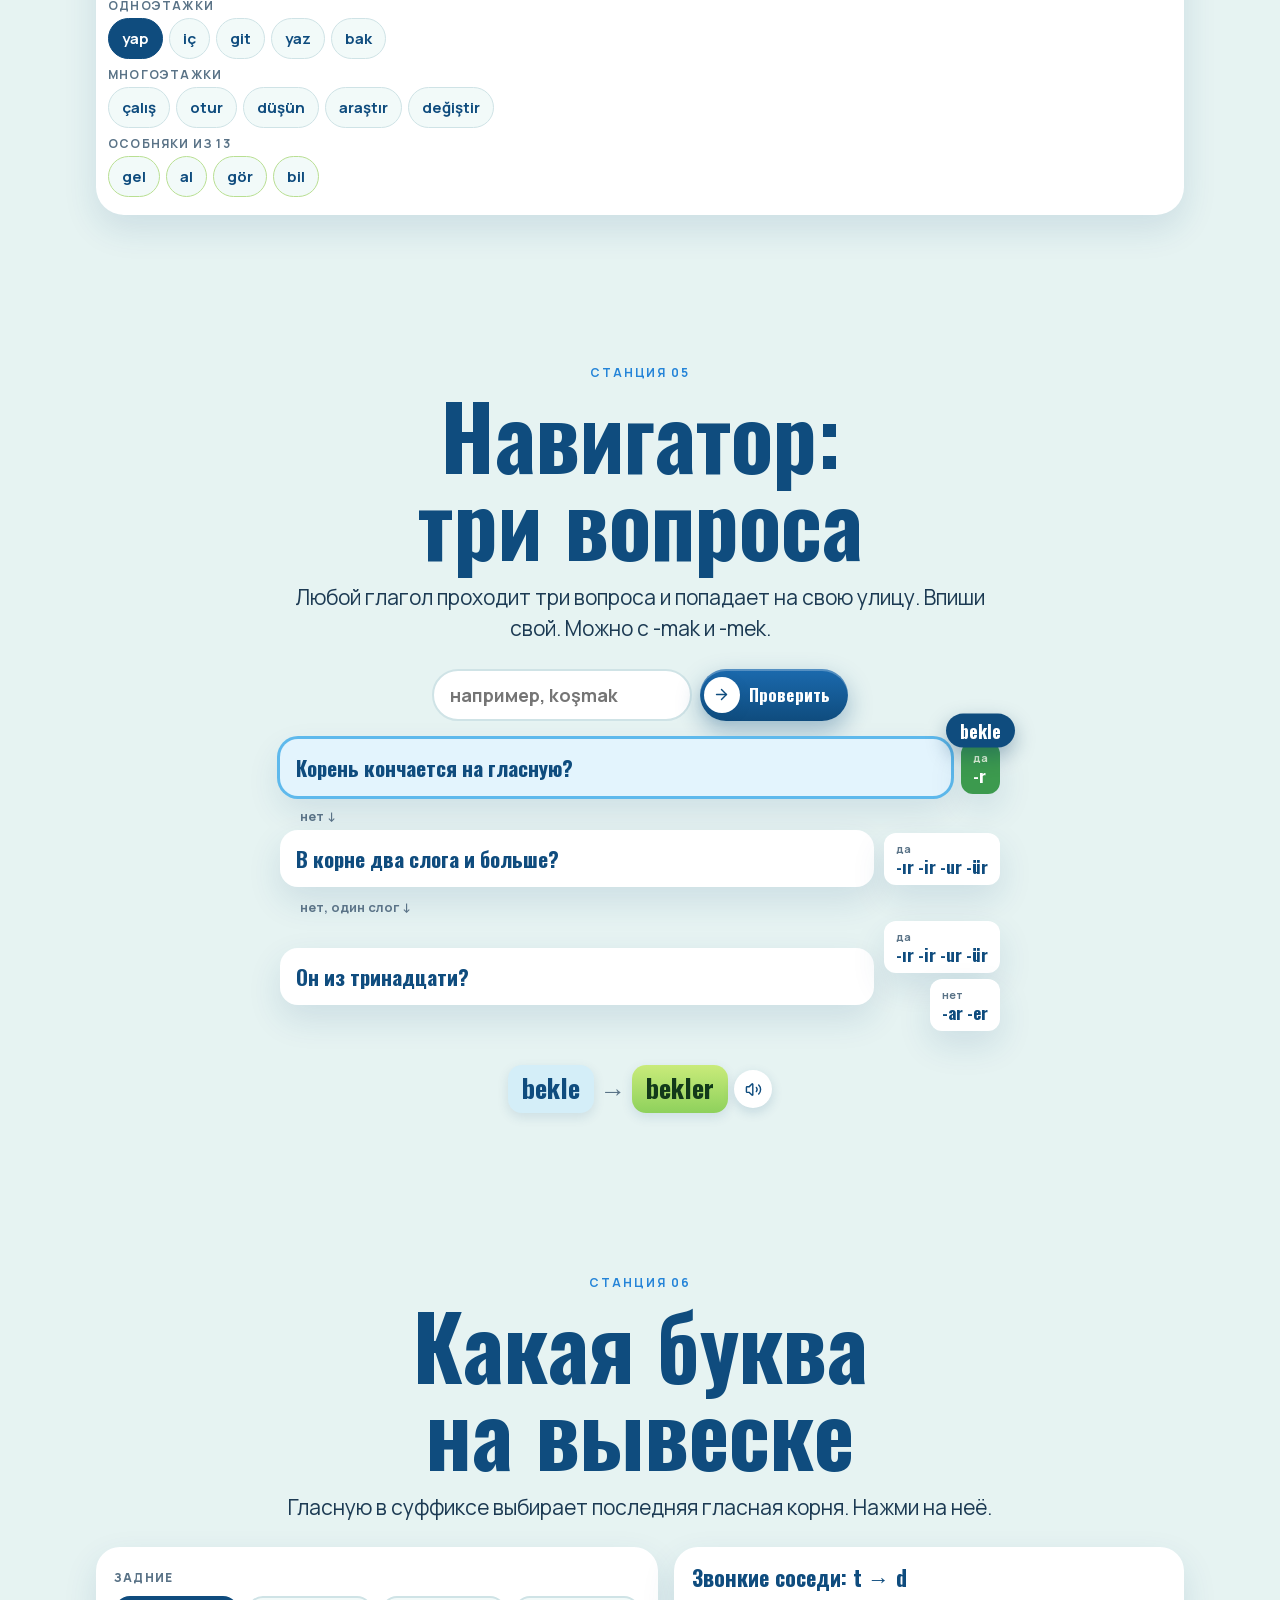
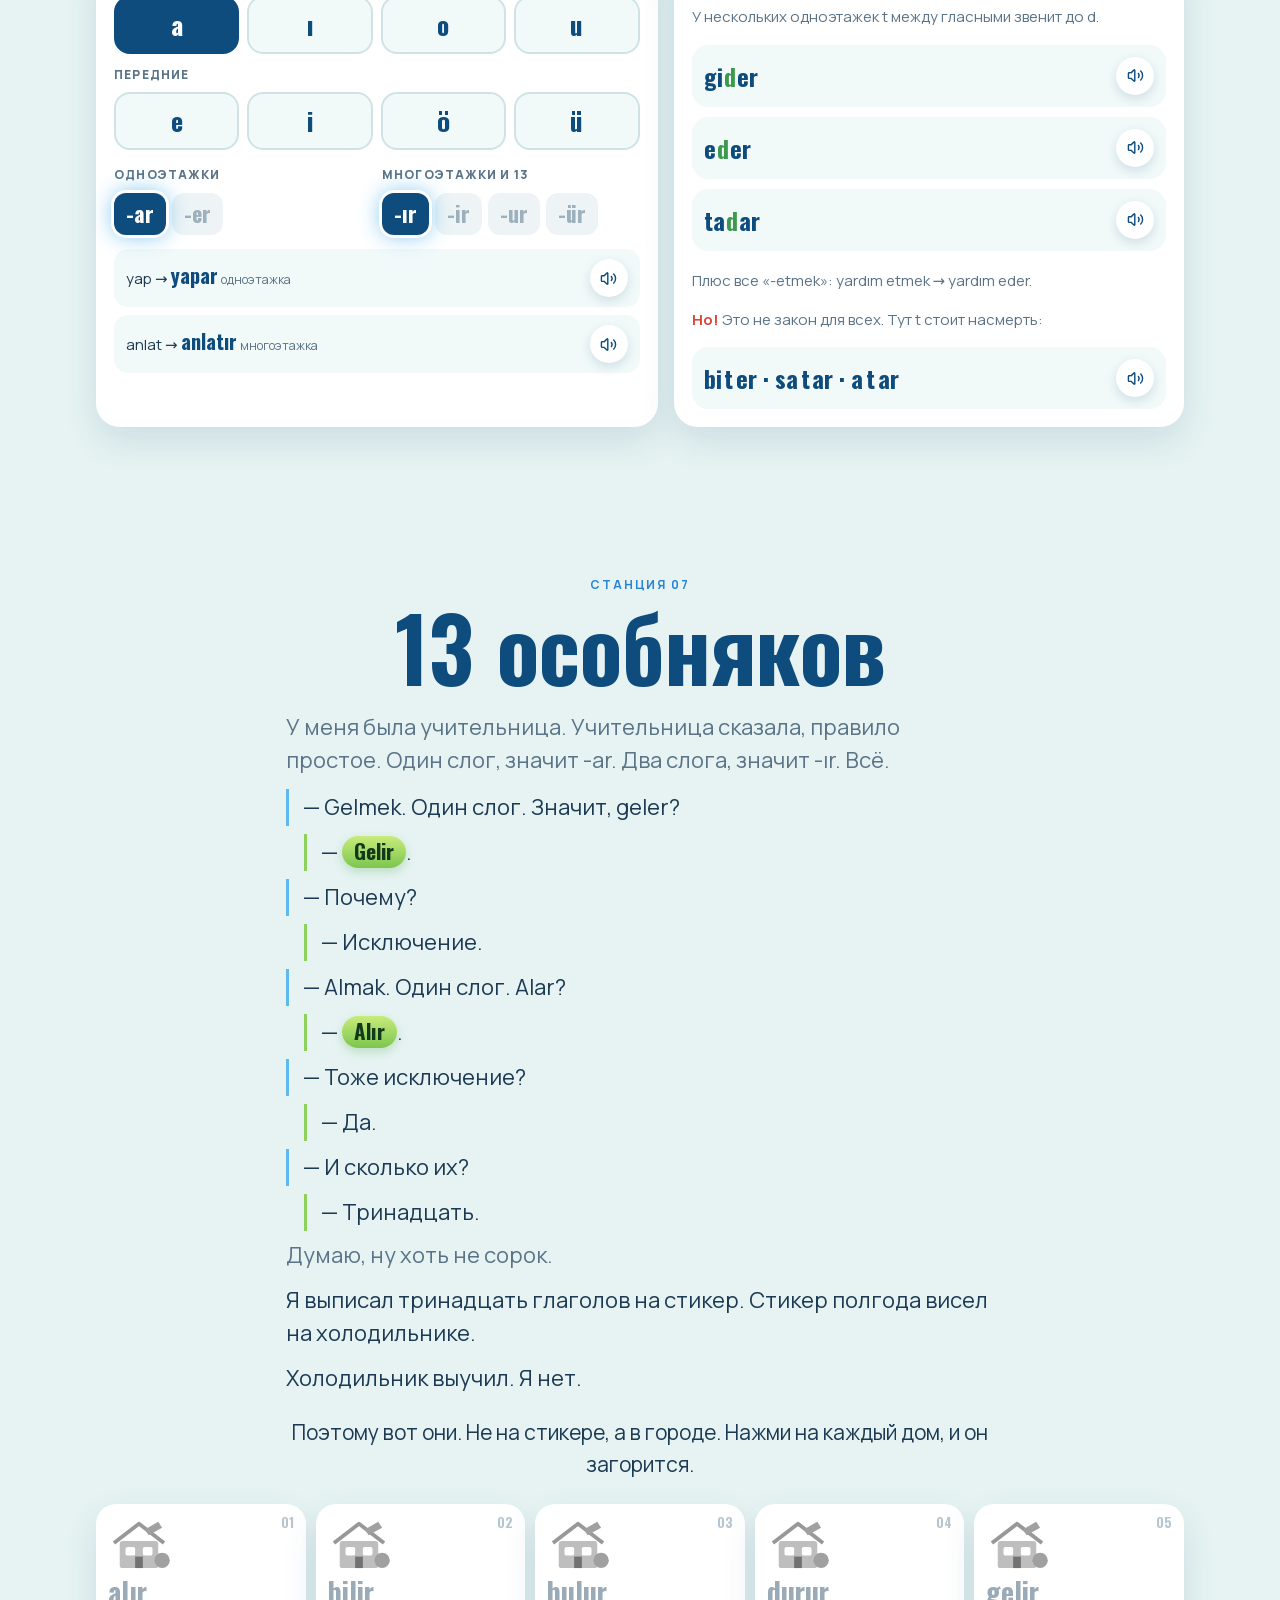
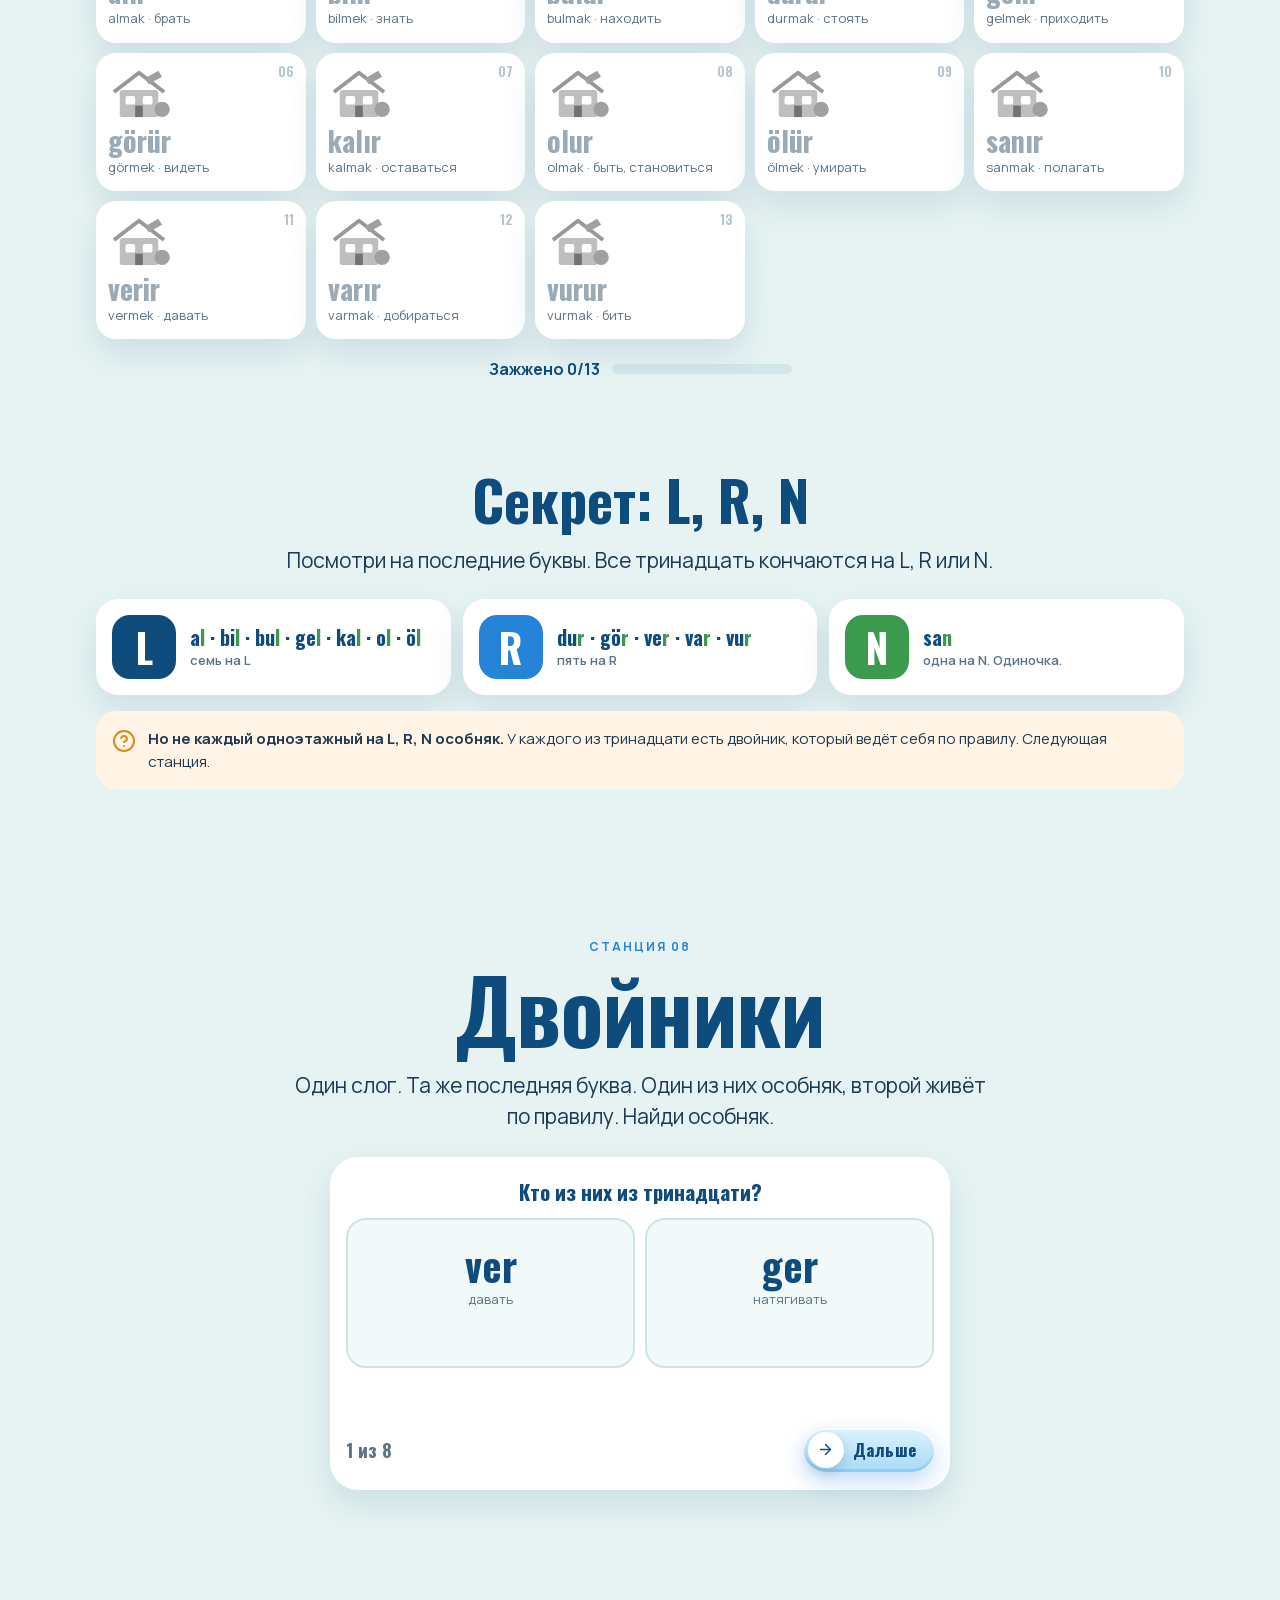
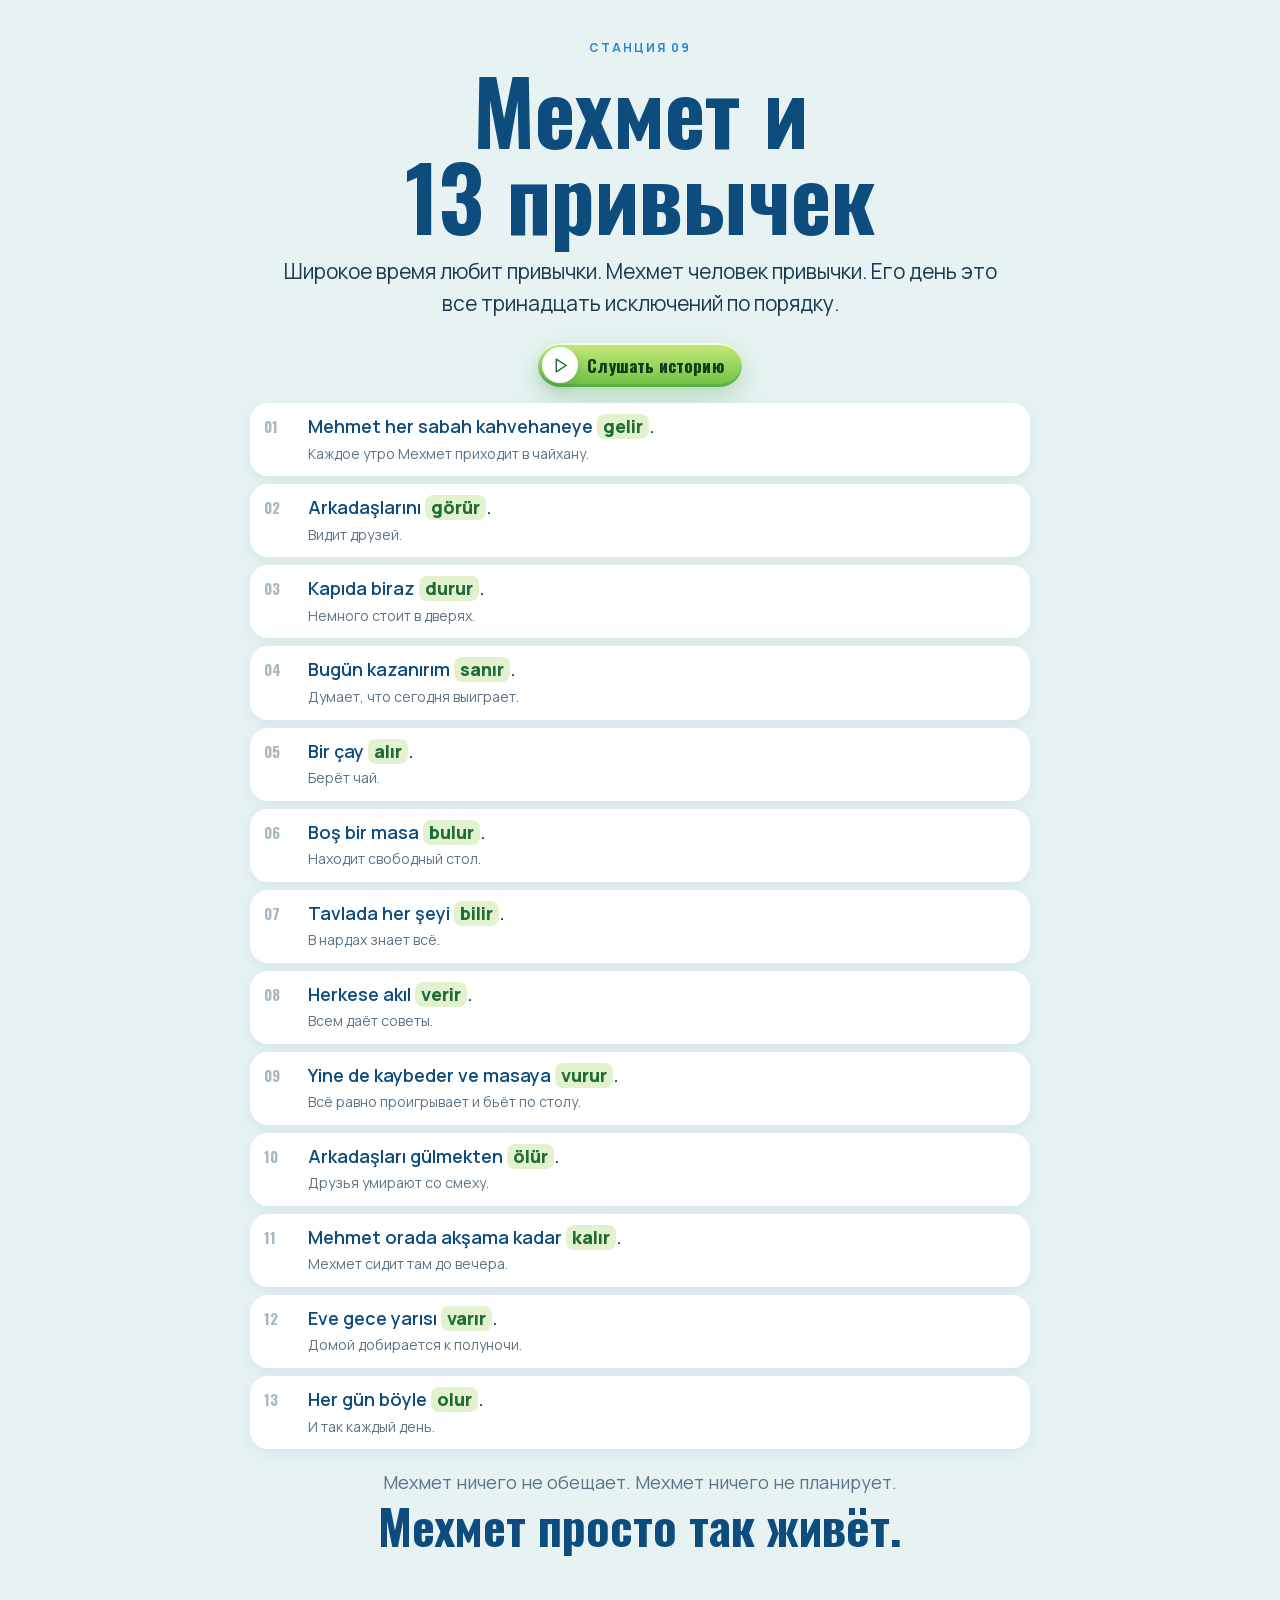
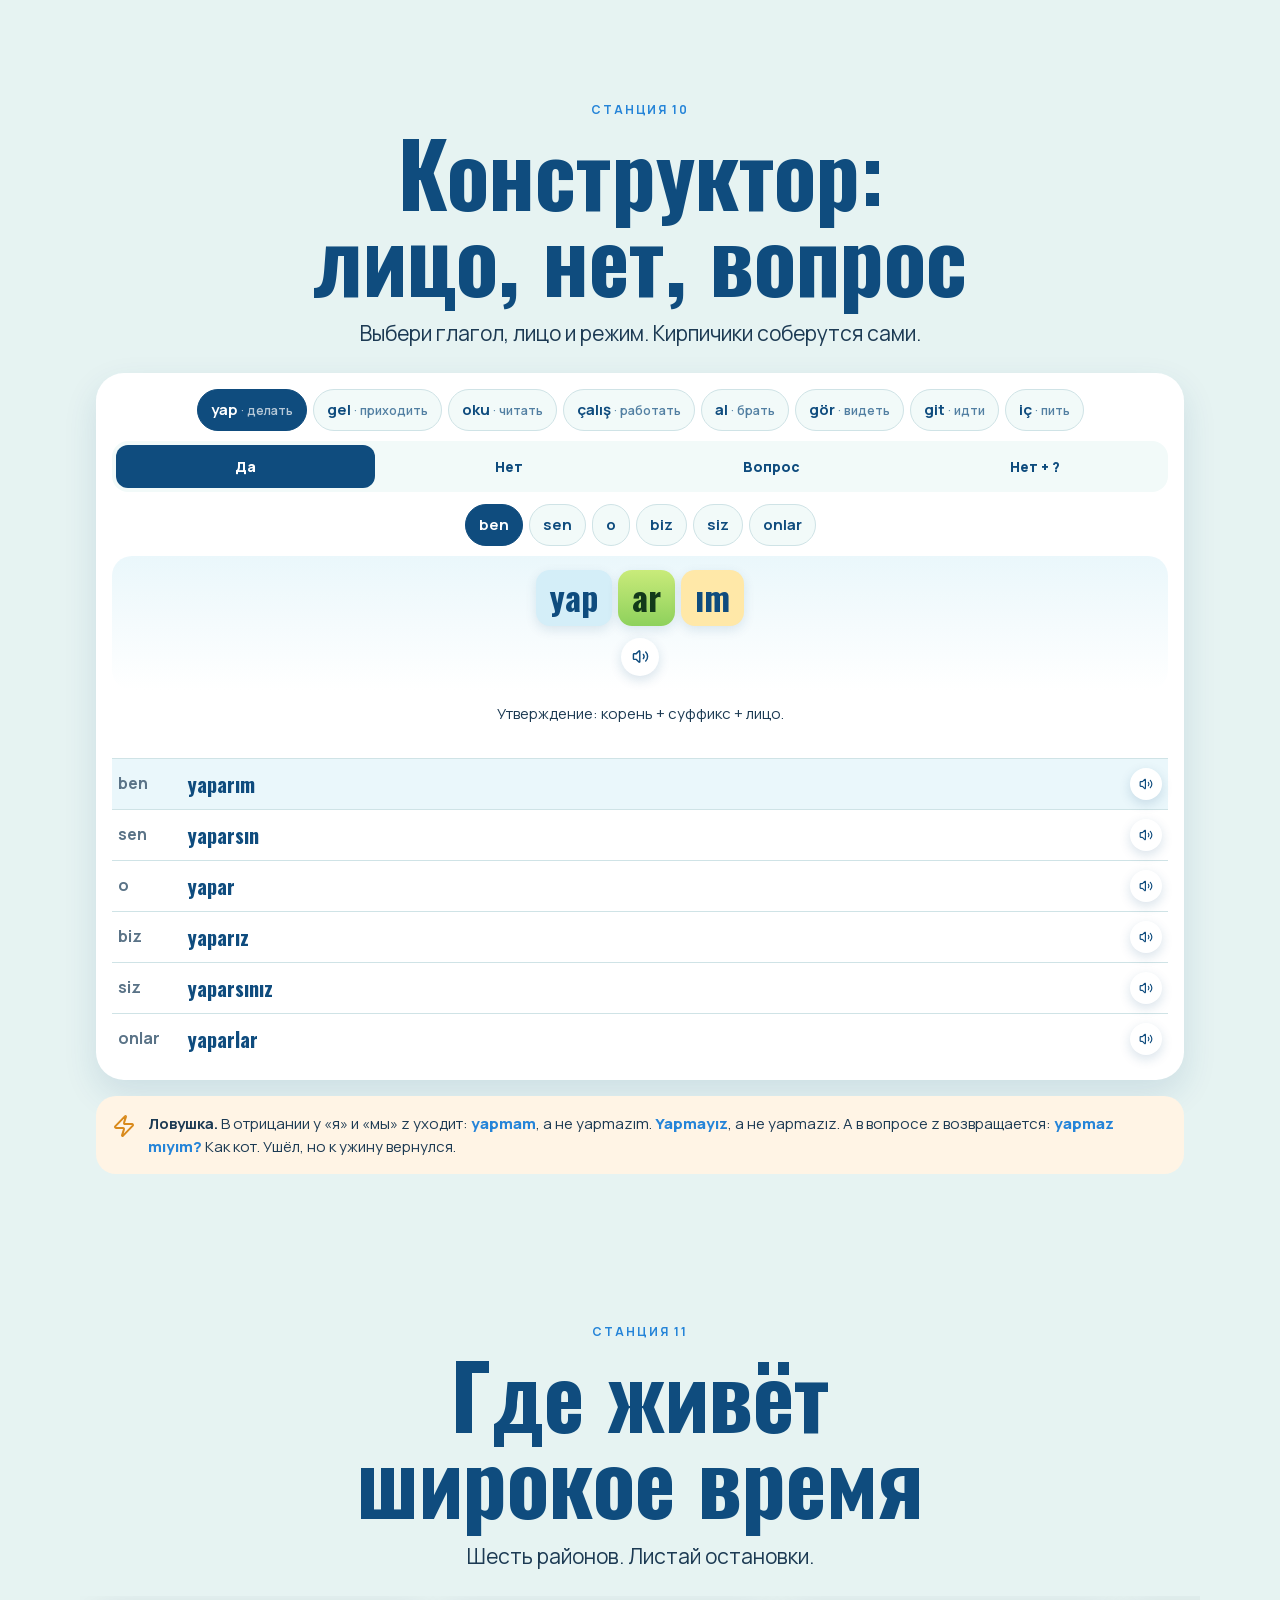
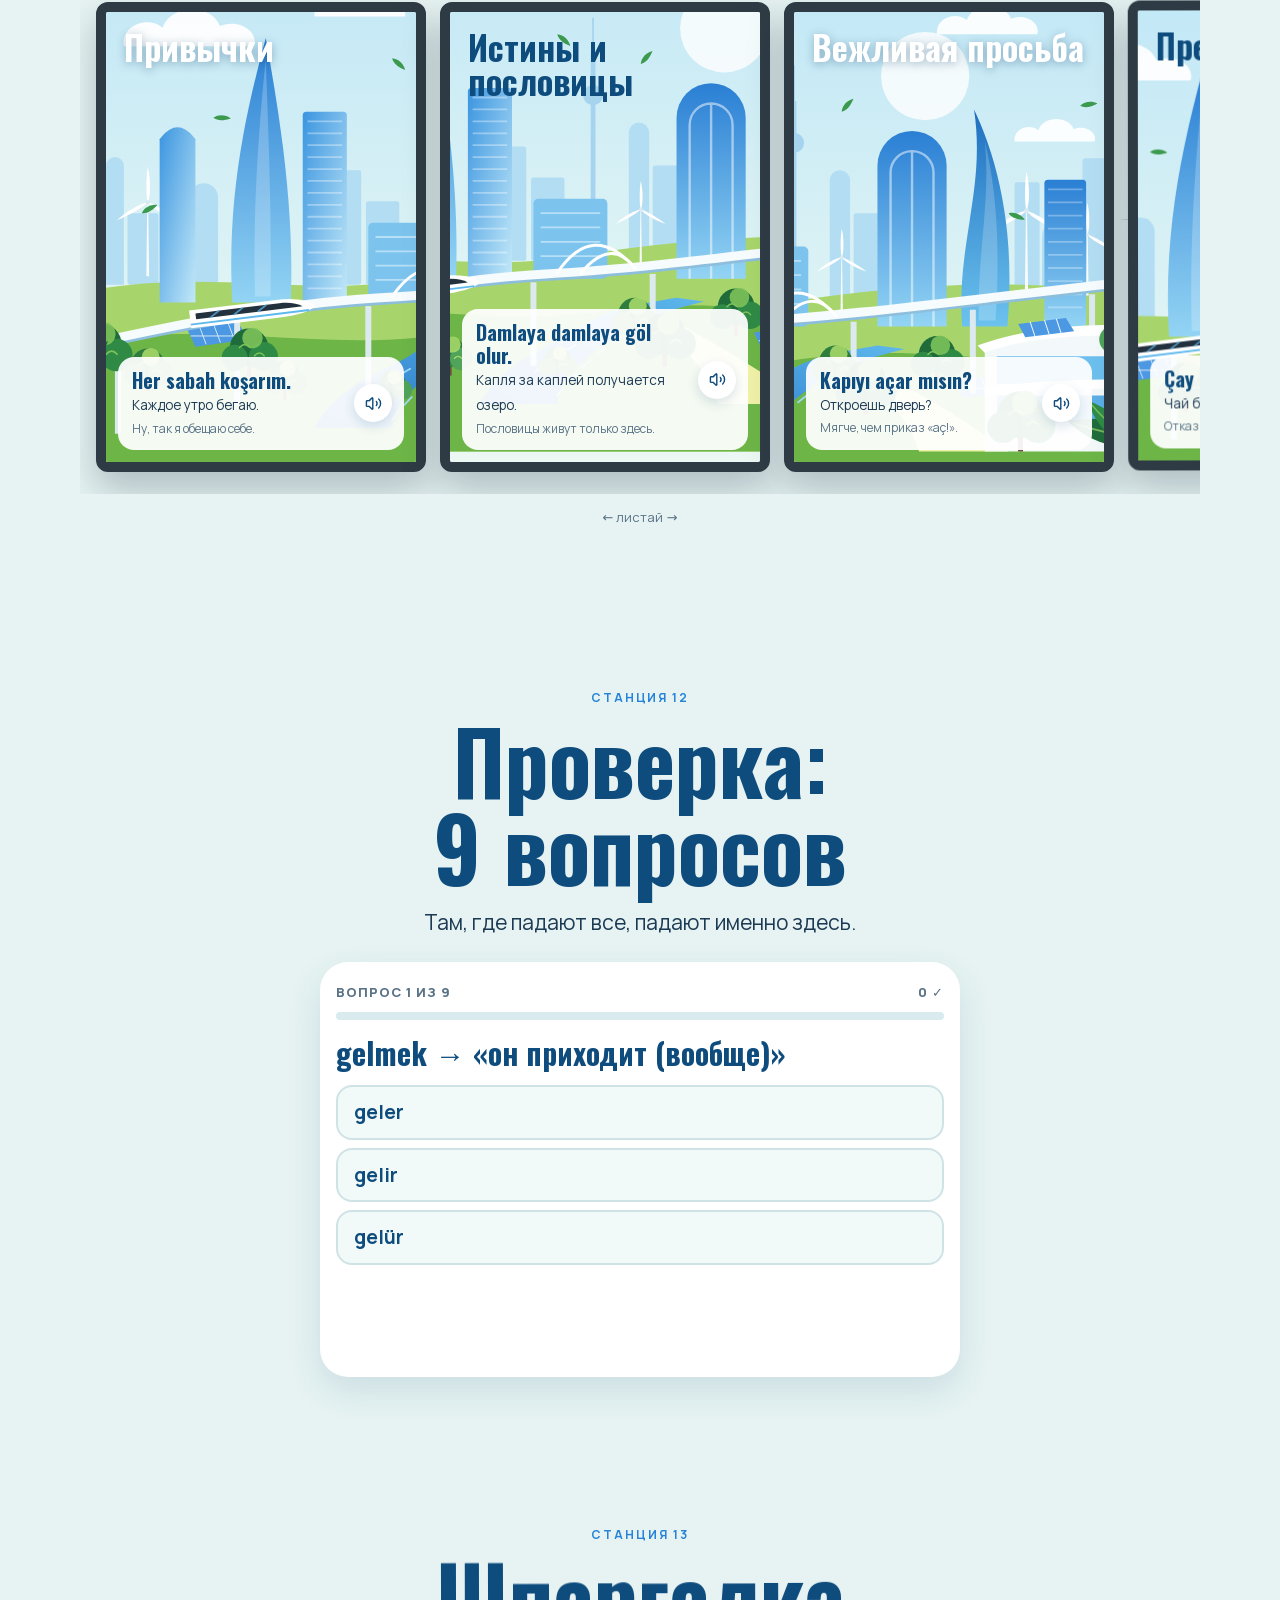
==== commit ae5eed8c: "Диалоги через тире, без «говорю/говорит» Co-Authored-By: Claude Opus 5.5 <noreply@anthropic.com>" ====
--- a/lesson/index.html
+++ b/lesson/index.html
@@ -120,6 +120,8 @@
 .story{font-size:clamp(18px,4.8vw,22px);line-height:1.5;margin:22px auto 0}
 .story p{margin:0 0 12px}
 .story .nar{color:var(--mute)}
+.story .dl{padding:2px 0 2px 14px;border-left:3px solid var(--sky);margin-bottom:8px}
+.story .dl.th{border-color:#8ED15C;margin-left:18px}
 .ol{display:inline-block;padding:2px 12px 4px;border-radius:99px;background:linear-gradient(180deg,#C9EB7A,#7CC64F);color:#123A1A;font:700 .95em/1.2 var(--fh);box-shadow:0 4px 10px rgba(76,160,60,.25)}
 .punch{margin:30px auto 0;padding:26px 22px;border-radius:var(--r);background:#fff;box-shadow:var(--sh);text-align:center}
 .punch p{margin:0;font-size:18px;color:var(--mute)}
@@ -603,10 +605,14 @@
     <h2 class="h2">Olur</h2>
     <div class="story" id="olStory">
       <p class="nar rv">Я прилетел в Стамбул. Сел в такси.</p>
-      <p class="rv">Говорю, до Кадыкёя довезёте? Говорит, <button class="ol" data-say="Olur">olur</button>.</p>
-      <p class="rv">Говорю, через мост быстрее будет? Говорит, <button class="ol" data-say="Olur">olur</button>.</p>
-      <p class="rv">Говорю, кондиционер включите? Говорит, <button class="ol" data-say="Olur">olur</button>.</p>
-      <p class="rv">Говорю, сколько с меня? Говорит, <button class="ol" data-say="Olur">olur</button>.</p>
+      <p class="rv dl">— До Кадыкёя довезёте?</p>
+      <p class="rv dl th">— <button class="ol" data-say="Olur">Olur</button>.</p>
+      <p class="rv dl">— Через мост быстрее будет?</p>
+      <p class="rv dl th">— <button class="ol" data-say="Olur">Olur</button>.</p>
+      <p class="rv dl">— Кондиционер включите?</p>
+      <p class="rv dl th">— <button class="ol" data-say="Olur">Olur</button>.</p>
+      <p class="rv dl">— Сколько с меня?</p>
+      <p class="rv dl th">— <button class="ol" data-say="Olur">Olur</button>.</p>
       <p class="nar rv">Едем. Жарко. Мост стоит.</p>
       <p class="rv">Кондиционер так и не включился.</p>
       <p class="nar rv">Потом мне объяснили. Olur это не «да». Это «бывает». «Такое вообще случается». «В принципе возможно».</p>
@@ -643,9 +649,12 @@
     <h2 class="h2">Что это вообще за время</h2>
     <div class="story">
       <p class="nar rv">У меня был сосед. Сосед жил на балконе. Утром там, вечером там.</p>
-      <p class="rv">Говорю, кофе пьёте? Говорит, <button class="ol" data-say="İçerim">içerim</button>.</p>
-      <p class="rv">Протягиваю стакан. Говорит, не сейчас.</p>
-      <p class="rv">Говорю, так пьёте или нет? Говорит, <button class="ol" data-say="İçerim">içerim</button>. Вообще пью. Как человек.</p>
+      <p class="rv dl">— Кофе пьёте?</p>
+      <p class="rv dl th">— <button class="ol" data-say="İçerim">İçerim</button>.</p>
+      <p class="nar rv">Протягиваю стакан.</p>
+      <p class="rv dl th">— Не сейчас.</p>
+      <p class="rv dl">— Так пьёте или нет?</p>
+      <p class="rv dl th">— <button class="ol" data-say="İçerim">İçerim</button>. Вообще пью. Как человек.</p>
       <p class="nar rv">Сейчас он поливал помидоры.</p>
     </div>
   </div>
@@ -744,12 +753,16 @@
     <h2 class="h2">13 особняков</h2>
     <div class="story">
       <p class="nar rv">У меня была учительница. Учительница сказала, правило простое. Один слог, значит -ar. Два слога, значит -ır. Всё.</p>
-      <p class="rv">Говорю, gelmek. Один слог. Значит, geler.</p>
-      <p class="rv">Говорит, <button class="ol" data-say="gelir">gelir</button>.</p>
-      <p class="rv">Говорю, почему. Говорит, исключение.</p>
-      <p class="rv">Говорю, almak. Один слог. Alar. Говорит, <button class="ol" data-say="alır">alır</button>.</p>
-      <p class="rv">Говорю, тоже исключение? Говорит, да.</p>
-      <p class="rv">Говорю, и сколько их. Говорит, тринадцать.</p>
+      <p class="rv dl">— Gelmek. Один слог. Значит, geler?</p>
+      <p class="rv dl th">— <button class="ol" data-say="gelir">Gelir</button>.</p>
+      <p class="rv dl">— Почему?</p>
+      <p class="rv dl th">— Исключение.</p>
+      <p class="rv dl">— Almak. Один слог. Alar?</p>
+      <p class="rv dl th">— <button class="ol" data-say="alır">Alır</button>.</p>
+      <p class="rv dl">— Тоже исключение?</p>
+      <p class="rv dl th">— Да.</p>
+      <p class="rv dl">— И сколько их?</p>
+      <p class="rv dl th">— Тринадцать.</p>
       <p class="nar rv">Думаю, ну хоть не сорок.</p>
       <p class="rv">Я выписал тринадцать глаголов на стикер. Стикер полгода висел на холодильнике.</p>
       <p class="rv">Холодильник выучил. Я нет.</p>
@@ -821,7 +834,7 @@
     <h2 class="h2">Где живёт широкое время</h2>
     <p class="lede">Шесть районов. Листай остановки.</p>
     <div class="posters" id="posters">
-      <div class="pst" data-vb="80 120 520 760"><h3>Привычки</h3><div class="ph"><p><b>Her sabah koşarım.</b><span>Каждое утро бегаю.</span><em>Ну, так я говорю.</em></p><button class="say" data-say="Her sabah koşarım." aria-label="Слушать"><svg class="ic"><use href="#i-volume-2"/></svg></button></div></div>
+      <div class="pst" data-vb="80 120 520 760"><h3>Привычки</h3><div class="ph"><p><b>Her sabah koşarım.</b><span>Каждое утро бегаю.</span><em>Ну, так я обещаю себе.</em></p><button class="say" data-say="Her sabah koşarım." aria-label="Слушать"><svg class="ic"><use href="#i-volume-2"/></svg></button></div></div>
       <div class="pst dark" data-vb="380 160 520 760"><h3>Истины и пословицы</h3><div class="ph"><p><b>Damlaya damlaya göl olur.</b><span>Капля за каплей получается озеро.</span><em>Пословицы живут только здесь.</em></p><button class="say" data-say="Damlaya damlaya göl olur." aria-label="Слушать"><svg class="ic"><use href="#i-volume-2"/></svg></button></div></div>
       <div class="pst" data-vb="620 80 520 760"><h3>Вежливая просьба</h3><div class="ph"><p><b>Kapıyı açar mısın?</b><span>Откроешь дверь?</span><em>Мягче, чем приказ «aç!».</em></p><button class="say" data-say="Kapıyı açar mısın?" aria-label="Слушать"><svg class="ic"><use href="#i-volume-2"/></svg></button></div></div>
       <div class="pst dark" data-vb="240 60 520 760"><h3>Предложение</h3><div class="ph"><p><b>Çay içer misin?</b><span>Чай будешь?</span><em>Отказываться нельзя. Это Турция.</em></p><button class="say" data-say="Çay içer misin?" aria-label="Слушать"><svg class="ic"><use href="#i-volume-2"/></svg></button></div></div>
